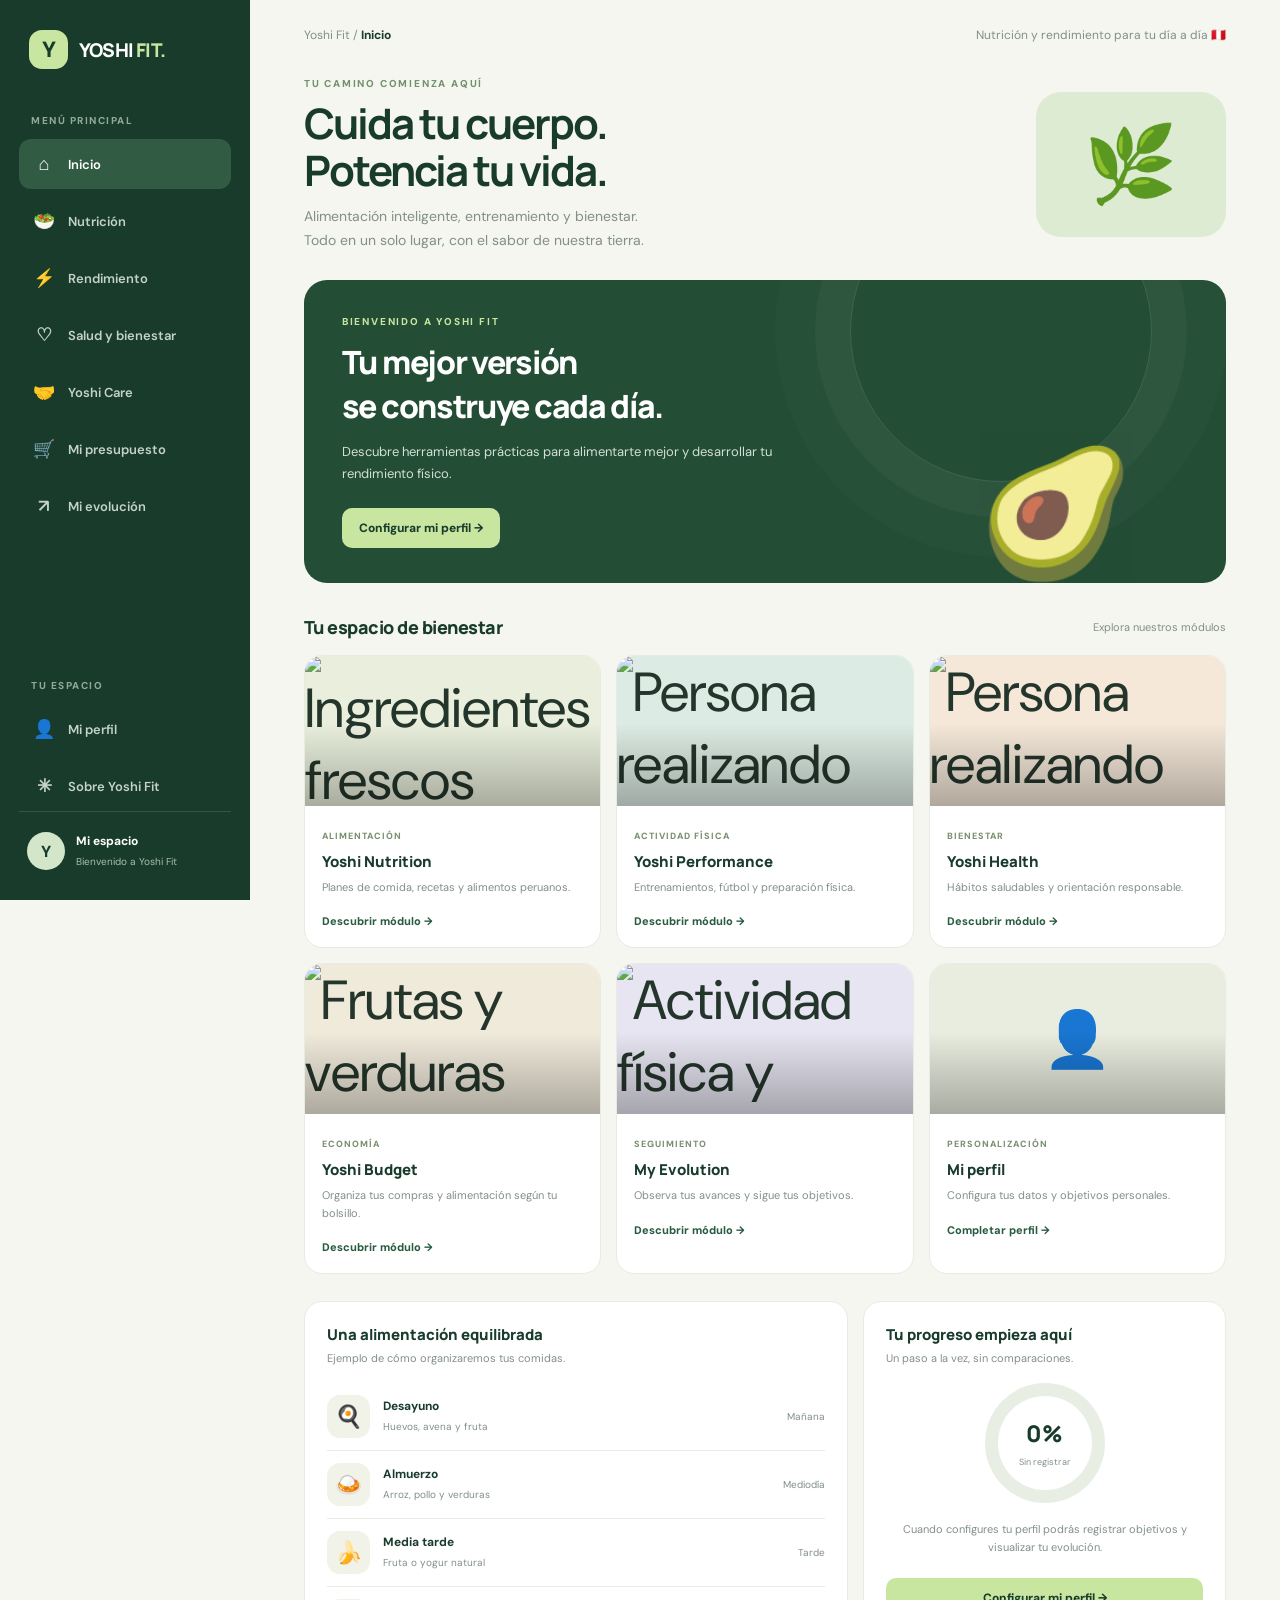
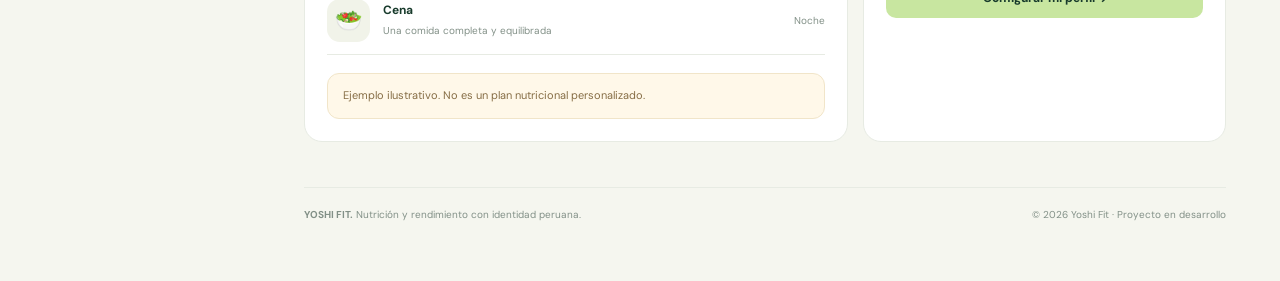
==== index.html @ 72ef8e4d "Add secure account deletion and password recovery flow" ====
<!DOCTYPE html>
<html lang="es">
<head>
<meta charset="UTF-8">
<meta name="viewport" content="width=device-width, initial-scale=1.0">
<meta name="theme-color" content="#f5f6ef">
<meta name="description" content="Yoshi Fit: nutrición, entrenamiento y bienestar con alimentos de nuestra tierra.">
<title>Yoshi Fit | Nutrición y rendimiento</title>

<link rel="preconnect" href="https://fonts.googleapis.com">
<link rel="preconnect" href="https://fonts.gstatic.com" crossorigin>
<link href="https://fonts.googleapis.com/css2?family=DM+Sans:wght@400;500;600;700;800&family=Manrope:wght@400;500;600;700;800&display=swap" rel="stylesheet">

<style>
:root {
  --bg:#f5f6ef;--white:#fff;--dark:#183b2c;--green:#285b40;
  --lime:#c8e6a0;--soft:#e9f0e4;--text:#24352b;
  --muted:#829087;--border:#e7ebe3;--orange:#e9a45b;
  --shadow:0 12px 35px rgba(28,58,39,.06);
}
*{box-sizing:border-box}
body{margin:0;background:var(--bg);color:var(--text);font-family:'DM Sans',sans-serif}
button,input,select,textarea{font:inherit}
button{cursor:pointer}
.app{min-height:100vh;display:flex}
.sidebar{
  width:250px;background:var(--dark);color:white;padding:30px 19px;
  position:fixed;inset:0 auto 0 0;display:flex;flex-direction:column;z-index:20
}
.brand{display:flex;align-items:center;gap:11px;padding:0 10px;margin-bottom:45px}
.brand-icon{width:39px;height:39px;border-radius:13px;background:var(--lime);color:var(--dark);display:grid;place-items:center;font-size:22px;font-weight:800}
.brand-name{font-family:Manrope;font-size:19px;font-weight:800;letter-spacing:-.8px}
.brand-name span{color:var(--lime)}
.menu-label{color:#91aa98;font-size:10px;font-weight:800;letter-spacing:1.5px;padding:0 12px;margin-bottom:12px}
.nav{display:grid;gap:7px}
.nav button{border:0;background:transparent;color:#c4d2c8;display:flex;align-items:center;gap:13px;padding:13px 14px;border-radius:12px;text-align:left;font-size:13px;font-weight:600;transition:.2s}
.nav button:hover,.nav button.active{background:#315c43;color:white}
.nav .ico{font-size:18px;width:22px;text-align:center}
.sidebar-bottom{margin-top:auto}
.mini-profile{border-top:1px solid #ffffff20;padding:20px 8px 0;display:flex;align-items:center;gap:11px}
.avatar{width:38px;height:38px;border-radius:50%;background:#d4e6c9;color:var(--dark);display:grid;place-items:center;font-weight:800}
.mini-profile strong{font-size:12px;display:block}
.mini-profile small{font-size:10px;color:#a9c0ae}
.main{margin-left:250px;width:calc(100% - 250px);max-width:1600px;padding:27px 4.2% 60px}
.topbar{display:flex;justify-content:space-between;align-items:center;margin-bottom:34px}
.breadcrumb{font-size:12px;color:var(--muted)}
.breadcrumb strong{color:var(--dark)}
.top-right{display:flex;align-items:center;gap:15px}
.today{font-size:12px;color:var(--muted)}
.mobile-brand{display:none}
.page{display:none;animation:fade .3s ease}
.page.active{display:block}
@keyframes fade{from{opacity:0;transform:translateY(7px)}to{opacity:1;transform:translateY(0)}}
.welcome{display:flex;justify-content:space-between;align-items:center;gap:25px;margin-bottom:27px}
.eyebrow{font-size:10px;font-weight:800;color:#72916f;letter-spacing:1.8px;text-transform:uppercase}
h1{font-family:Manrope,sans-serif;font-size:clamp(28px,3.5vw,42px);letter-spacing:-2px;line-height:1.13;color:var(--dark);margin:10px 0}
.welcome p{font-size:14px;color:var(--muted);line-height:1.7;margin:0}
.welcome-art{width:190px;height:145px;border-radius:25px;background:#dcebd2;display:grid;place-items:center;font-size:75px;flex-shrink:0;overflow:hidden}
.hero-card{position:relative;min-height:225px;border-radius:23px;overflow:hidden;background:#234d35;color:white;display:flex;align-items:center;padding:35px 38px;margin-bottom:27px}
.hero-card:after{content:"";position:absolute;width:300px;height:300px;border-radius:50%;border:1px solid #ffffff20;right:8%;top:-100px;box-shadow:0 0 0 35px #ffffff08,0 0 0 75px #ffffff05}
.hero-content{position:relative;z-index:1;max-width:480px}
.hero-card .eyebrow{color:var(--lime)}
.hero-card h2{font:800 clamp(23px,3vw,32px) Manrope;letter-spacing:-1.3px;margin:12px 0}
.hero-card p{color:#d2e1d4;font-size:13px;line-height:1.7}
.hero-button{background:var(--lime);color:var(--dark);border:0;border-radius:10px;padding:12px 17px;font-size:12px;font-weight:800;margin-top:10px}
.hero-button:hover{filter:brightness(.96);transform:translateY(-1px)}
.hero-plant{position:absolute;right:10%;bottom:-12px;font-size:125px;opacity:.95;z-index:1}
.section-head{display:flex;justify-content:space-between;align-items:center;margin:32px 0 16px}
.section-head h2{font:800 18px Manrope;color:var(--dark);margin:0;letter-spacing:-.5px}
.section-head span{font-size:11px;color:var(--muted)}
.stats{display:grid;grid-template-columns:repeat(4,1fr);gap:13px}
.stat{background:white;border:1px solid var(--border);padding:19px;border-radius:17px}
.stat-top{display:flex;justify-content:space-between;align-items:center}
.stat-icon{width:34px;height:34px;background:var(--soft);border-radius:11px;display:grid;place-items:center;font-size:17px}
.stat small{font-size:10px;color:var(--muted)}
.stat strong{display:block;font:800 23px Manrope;color:var(--dark);margin:13px 0 4px}
.stat p{font-size:10px;color:var(--muted);margin:0}
.module-grid{display:grid;grid-template-columns:repeat(3,1fr);gap:15px}
.module{background:white;border:1px solid var(--border);border-radius:18px;overflow:hidden;transition:.2s;cursor:pointer}
.module:hover{transform:translateY(-4px);box-shadow:var(--shadow)}
.module-image{height:130px;display:grid;place-items:center;font-size:55px;position:relative;overflow:hidden}
.module-image.nutrition{background:#e9efdc}
.module-image.sport{background:#dcebe3}
.module-image.health{background:#f5e8d9}
.module-image.budget{background:#f0eadb}
.module-image.progress{background:#e6e5f1}
.module-image.food{background:#e8eddf}
.module-body{padding:17px}
.module-body small{color:#79906f;font-size:9px;font-weight:800;letter-spacing:1px}
.module-body h3{font:800 15px Manrope;color:var(--dark);margin:7px 0}
.module-body p{font-size:11px;line-height:1.6;color:var(--muted);margin:0 0 13px}
.module-link{font-size:11px;font-weight:800;color:var(--green)}
.bottom-grid{display:grid;grid-template-columns:1.2fr .8fr;gap:15px;margin-top:27px}
.panel{background:white;border:1px solid var(--border);border-radius:18px;padding:22px}
.panel h3{font:800 15px Manrope;color:var(--dark);margin:0 0 6px}
.panel-sub{font-size:11px;color:var(--muted);margin:0 0 18px}
.meal-row{display:flex;align-items:center;gap:13px;padding:12px 0;border-bottom:1px solid var(--border)}
.meal-row:last-child{border:0}
.meal-emoji{width:43px;height:43px;border-radius:13px;background:#f1f3e9;display:grid;place-items:center;font-size:22px}
.meal-row strong{display:block;font-size:12px;color:var(--dark)}
.meal-row small{font-size:10px;color:var(--muted)}
.meal-time{margin-left:auto;font-size:10px;color:var(--muted)}
.goal-circle{width:120px;height:120px;border-radius:50%;margin:18px auto;background:conic-gradient(#477c52 0 0%,#e9eee5 0 100%);display:grid;place-items:center}
.goal-inner{width:94px;height:94px;background:white;border-radius:50%;display:grid;place-items:center;text-align:center}
.goal-inner strong{font:800 23px Manrope;color:var(--dark)}
.goal-inner small{font-size:9px;color:var(--muted)}
.goal-note{text-align:center;font-size:11px;color:var(--muted);line-height:1.6}
.inner-hero{padding:32px;border-radius:22px;background:#e4eddd;margin-bottom:22px}
.inner-hero h1{font-size:34px}
.inner-hero p{font-size:13px;color:#718174;line-height:1.7;max-width:600px}
.info-box{background:#fff;border:1px solid var(--border);border-radius:17px;padding:22px;margin-top:16px}
.info-box h3{font:800 16px Manrope;color:var(--dark);margin:0 0 10px}
.info-box p{font-size:12px;line-height:1.7;color:var(--muted)}
.notice{background:#fff8e9;border:1px solid #f1e5c9;color:#866d45;border-radius:12px;padding:13px 15px;font-size:11px;line-height:1.6;margin-top:18px}
.coming{display:inline-block;background:#edf2e9;color:#54764f;padding:6px 10px;border-radius:20px;font-size:10px;font-weight:800}

/* PERFIL Y AUTENTICACIÓN */
.profile-intro{display:flex;align-items:center;gap:16px}
.profile-symbol{width:60px;height:60px;flex-shrink:0;display:grid;place-items:center;background:#d3e6c9;border-radius:18px;font-size:29px}
.profile-form{display:grid;grid-template-columns:repeat(2,minmax(0,1fr));gap:17px;margin-top:20px}
.form-field{display:flex;flex-direction:column;gap:7px}
.form-field.full{grid-column:1/-1}
.form-field label{font-size:11px;font-weight:800;color:var(--dark)}
.form-field input,.form-field select,.form-field textarea{width:100%;border:1px solid var(--border);background:#fbfcf9;color:var(--text);border-radius:10px;padding:12px 13px;font-size:12px;outline:none;transition:.2s}
.form-field input:focus,.form-field select:focus,.form-field textarea:focus{border-color:#80a77c;box-shadow:0 0 0 3px #80a77c20}
.form-field textarea{resize:vertical;min-height:80px}
.form-hint{font-size:10px;color:var(--muted);line-height:1.5}
.profile-actions{grid-column:1/-1;display:flex;align-items:center;gap:12px;flex-wrap:wrap}
.save-button{border:0;border-radius:11px;background:var(--dark);color:white;padding:13px 20px;font-size:12px;font-weight:800}
.save-button:hover{background:var(--green)}
.clear-button{border:1px solid var(--border);background:white;color:#8b6558;border-radius:11px;padding:12px 16px;font-size:11px;font-weight:700}
.profile-message{display:none;padding:13px 15px;border-radius:11px;margin-top:16px;font-size:12px;line-height:1.5}
.profile-message.success{display:block;background:#e9f3e6;color:#315c43}
.profile-message.error{display:block;background:#fff0ec;color:#9a493d}
.profile-summary{display:none;background:white;border:1px solid var(--border);border-radius:17px;padding:22px;margin-top:18px}
.profile-summary h3{font:800 16px Manrope;color:var(--dark);margin:0 0 5px}
.summary-sub{font-size:11px;color:var(--muted);margin-bottom:17px}
.summary-grid{display:grid;grid-template-columns:repeat(3,1fr);gap:10px}
.summary-item{background:#f7f9f4;border:1px solid var(--border);border-radius:12px;padding:13px;min-width:0}
.summary-item small{display:block;font-size:9px;color:var(--muted);margin-bottom:7px;font-weight:700}
.summary-item strong{display:block;font-size:12px;color:var(--dark);overflow-wrap:anywhere}
.summary-preferences{margin-top:13px;padding:13px;border-radius:12px;background:#f7f9f4;font-size:11px;line-height:1.6;color:var(--text)}
.summary-preferences strong{color:var(--dark)}
.profile-summary .hero-button{margin-top:16px}

/* ACCESO SUPABASE */
.auth-card{background:#f7f9f4;border:1px solid var(--border);border-radius:14px;padding:18px;margin:18px 0}
.auth-card h3{margin:0 0 7px;color:var(--dark);font:800 15px Manrope}
.auth-card p{margin:0 0 14px}
.auth-grid{display:grid;grid-template-columns:1fr 1fr;gap:12px}
.auth-actions{display:flex;gap:9px;flex-wrap:wrap;margin-top:13px}
.auth-button{border:0;border-radius:10px;padding:11px 15px;font-size:11px;font-weight:800;background:var(--dark);color:white}
.auth-button.secondary{background:#e4eddd;color:var(--dark)}
.auth-button.danger{background:#fff0ec;color:#9a493d}
.auth-button:disabled{opacity:.5;cursor:not-allowed}
.auth-status{font-size:11px;color:var(--muted);margin-top:12px;line-height:1.6}
.auth-status.logged{color:#315c43;font-weight:700}
.auth-status.error{color:#9a493d}
.auth-user{font-size:11px;color:var(--dark);font-weight:700;margin-top:10px;overflow-wrap:anywhere}
footer{border-top:1px solid var(--border);margin-top:45px;padding-top:20px;font-size:10px;color:var(--muted);display:flex;justify-content:space-between;gap:10px}
.mobile-nav{display:none}
@media(max-width:1050px){
  .stats{grid-template-columns:repeat(2,1fr)}
  .module-grid{grid-template-columns:repeat(2,1fr)}
  .summary-grid{grid-template-columns:repeat(2,1fr)}
}
@media(max-width:720px){
  .sidebar{display:none}
  .main{margin:0;width:100%;padding:20px 17px 100px}
  .topbar{margin-bottom:25px}
  .mobile-brand{display:flex;align-items:center;gap:8px;font-weight:800;color:var(--dark)}
  .mobile-brand span{color:#6c9361}
  .today{display:none}
  .welcome-art{display:none}
  .welcome{margin-bottom:22px}
  .hero-card{padding:25px 23px;min-height:220px}
  .hero-plant{right:2%;font-size:90px;opacity:.45}
  .hero-content{max-width:90%}
  .stats{gap:9px}
  .stat{padding:14px}
  .stat strong{font-size:20px}
  .module-grid{grid-template-columns:1fr 1fr;gap:10px}
  .module-image{height:100px}
  .module-body{padding:13px}
  .module-body h3{font-size:13px}
  .module-body p{font-size:10px}
  .bottom-grid{grid-template-columns:1fr}
  .section-head{margin-top:26px}
  .inner-hero{padding:23px}
  .inner-hero h1{font-size:29px}
  .mobile-nav{display:flex;position:fixed;bottom:0;left:0;right:0;background:#fff;border-top:1px solid var(--border);padding:9px 4px calc(9px + env(safe-area-inset-bottom));justify-content:space-around;z-index:30}
  .mobile-nav button{border:0;background:none;color:#87938a;display:flex;flex-direction:column;align-items:center;gap:4px;font-size:9px;font-weight:700;padding:4px}
  .mobile-nav button span{font-size:19px}
  .mobile-nav button.active{color:var(--green)}
  footer{flex-direction:column}
  .profile-form{grid-template-columns:1fr}
  .form-field.full,.profile-actions{grid-column:auto}
  .summary-grid{grid-template-columns:1fr 1fr}
  .auth-grid{grid-template-columns:1fr}
}
@media(max-width:380px){
  .module-grid{grid-template-columns:1fr}
  .summary-grid{grid-template-columns:1fr}
}

/* YOSHI NUTRITION */
.nutrition-stats{display:grid;grid-template-columns:repeat(3,1fr);gap:16px;margin:18px 0 28px}.nutrition-stat{background:#fff;border:1px solid var(--line,#e5e9e5);border-radius:18px;padding:20px;display:flex;flex-direction:column;gap:8px}.nutrition-stat small{font-size:10px;font-weight:800;letter-spacing:1px;color:#66806f}.nutrition-stat strong{font-size:28px;color:#244b37}.nutrition-stat span{font-size:11px;color:#77847b}.nutrition-columns{display:grid;grid-template-columns:1fr 1fr;gap:18px;margin-bottom:28px}.nutrition-list{display:grid;gap:10px}.nutrition-tip{padding:11px 13px;background:#f3f7f2;border-radius:12px;font-size:13px}.plate-guide{display:grid;grid-template-columns:repeat(3,1fr);gap:8px}.plate-guide div{background:#f3f7f2;border-radius:13px;padding:14px 10px;display:flex;flex-direction:column;gap:5px}.plate-guide b{font-size:24px;color:#668d65}.plate-guide strong{font-size:13px}.plate-guide small{font-size:11px;color:#718076}.meal-plan,.recipe-grid{display:grid;grid-template-columns:repeat(2,1fr);gap:14px;margin:15px 0 28px}.meal-card,.recipe-card{background:#fff;border:1px solid var(--line,#e5e9e5);border-radius:16px;padding:17px}.meal-card .meal-icon{font-size:25px}.meal-card h3,.recipe-card h3{margin:8px 0 5px}.meal-card p,.recipe-card p{font-size:13px;color:#6d796f;line-height:1.55}.meal-card small,.recipe-card small{font-size:10px;font-weight:800;letter-spacing:.8px;color:#6b8a6d}.recipe-card ul{padding-left:18px;font-size:12px;color:#536257;line-height:1.7}
@media(max-width:700px){.nutrition-stats,.nutrition-columns,.meal-plan,.recipe-grid{grid-template-columns:1fr}.plate-guide{grid-template-columns:1fr 1fr 1fr}.nutrition-stat strong{font-size:25px}}

/* YOSHI PERFORMANCE */
.workout-grid{display:grid;grid-template-columns:repeat(2,1fr);gap:14px;margin:15px 0 28px}.workout-card{background:#fff;border:1px solid var(--line,#e5e9e5);border-radius:16px;padding:18px}.workout-card small{font-size:10px;font-weight:800;letter-spacing:1px;color:#66806f}.workout-card h3{margin:8px 0}.workout-card p{font-size:13px;color:#6d796f;line-height:1.55}.workout-card strong{display:block;font-size:12px;color:#315a40;margin-top:10px}@media(max-width:700px){.workout-grid{grid-template-columns:1fr}}

.budget-controls{display:grid;grid-template-columns:repeat(2,minmax(0,1fr));gap:14px;max-width:520px}.shopping-quote{grid-template-columns:repeat(2,minmax(0,1fr))}.quote-item{background:#fff;border:1px solid var(--line,#e5e9e5);border-radius:14px;padding:15px;display:grid;gap:11px}.quote-check{display:flex;align-items:center;gap:9px;font-size:14px}.quote-check input{accent-color:#477b56;width:18px;height:18px}.quote-meta{display:flex;justify-content:space-between;gap:10px;font-size:12px;color:#69766c}.quote-meta b{color:#315a40}.quote-price{display:grid;grid-template-columns:1fr 110px;align-items:center;gap:10px;font-size:12px;color:#69766c}.quote-price input{width:100%;padding:9px;border:1px solid #dce4dc;border-radius:9px}.budget-total{background:#244b37;color:#fff;border-radius:16px;padding:20px;margin:8px 0 25px}.budget-total small{font-size:10px;letter-spacing:1px;opacity:.8}.budget-total strong{display:block;font-size:32px;margin:5px 0}.budget-total p{font-size:12px;margin:4px 0;opacity:.9}.budget-total .quote-budget{font-weight:700}.budget-total .over{color:#ffd1c9}.budget-total .within{color:#c8f1d0}@media(max-width:700px){.budget-controls,.shopping-quote{grid-template-columns:1fr}.quote-price{grid-template-columns:1fr 110px}}
/* HÁBITOS, PRESUPUESTO Y EVOLUCIÓN */
.habit-grid{display:grid;grid-template-columns:repeat(2,1fr);gap:12px;margin:16px 0 24px}.habit-item{display:flex;align-items:center;gap:12px;padding:16px;background:#fff;border:1px solid var(--line,#e5e9e5);border-radius:14px}.habit-item input{width:19px;height:19px;accent-color:#477b56}.habit-item span{font-size:13px;font-weight:600}.budget-summary{background:#fff;border:1px solid var(--line,#e5e9e5);border-radius:16px;padding:20px;margin:18px 0}.budget-summary strong{font-size:30px;color:#315a40}.budget-breakdown{display:grid;gap:12px}.budget-line{display:grid;grid-template-columns:1fr auto;gap:8px;font-size:13px}.budget-line div{height:8px;background:#edf1eb;border-radius:10px;grid-column:1/-1;overflow:hidden}.budget-line i{display:block;height:100%;background:#739777;border-radius:10px}.shopping-list{display:grid;grid-template-columns:repeat(2,1fr);gap:9px;margin:15px 0 28px}.shopping-item{background:#fff;border:1px solid var(--line,#e5e9e5);border-radius:12px;padding:12px;font-size:13px;display:flex;align-items:center;gap:9px}.shopping-item input{accent-color:#477b56}.progress-form{display:grid;grid-template-columns:repeat(2,1fr);gap:14px}.progress-history{display:grid;gap:10px;margin:15px 0 25px}.progress-entry{display:grid;grid-template-columns:1fr auto;gap:5px;padding:15px;background:#fff;border:1px solid var(--line,#e5e9e5);border-radius:13px}.progress-entry small{color:#718076}.progress-entry p{grid-column:1/-1;font-size:13px;color:#66746a;margin:3px 0 0}@media(max-width:700px){.habit-grid,.shopping-list,.progress-form{grid-template-columns:1fr}}
.timer-display{margin:18px auto;max-width:520px;text-align:center;background:#f2f6ef;border:1px solid var(--border);border-radius:20px;padding:24px 16px}.timer-phase{font-size:.76rem;font-weight:800;letter-spacing:1.5px;color:var(--green)}.timer-clock{font-size:clamp(3.4rem,12vw,5.2rem);font-weight:800;letter-spacing:-3px;color:var(--dark);font-variant-numeric:tabular-nums;line-height:1.2;margin:8px 0}.timer-exercise{font-size:1.15rem;font-weight:700}.timer-progress{height:9px;background:#dce5d9;border-radius:20px;overflow:hidden;margin:18px 0 10px}.timer-progress div{height:100%;width:0;background:var(--green);transition:width .25s linear}.timer-controls{display:flex;gap:10px;justify-content:center;flex-wrap:wrap}.timer-secondary{border:1px solid var(--border);background:white;color:var(--dark);border-radius:12px;padding:12px 18px;font-weight:700}.timer-secondary:disabled{opacity:.45;cursor:not-allowed}.timer-hint{text-align:center;color:var(--muted);font-size:.88rem;margin:14px 0 0}@media(max-width:520px){.timer-controls button{flex:1;min-width:110px}}.workout-day-tabs{display:flex;gap:8px;overflow-x:auto;padding:5px 0 14px}.workout-day-tabs button{flex:0 0 auto;border:1px solid var(--border);background:#fff;color:var(--text);border-radius:12px;padding:9px 13px;font-weight:700}.workout-day-tabs button.active{background:var(--dark);color:#fff;border-color:var(--dark)}.daily-exercise-grid{display:grid;grid-template-columns:repeat(auto-fit,minmax(180px,1fr));gap:12px}.daily-exercise{border:1px solid var(--border);border-radius:16px;padding:12px;background:#fff}.exercise-art{height:112px;border-radius:12px;background:linear-gradient(135deg,#eaf2e7,#f7f3e8);display:grid;place-items:center;font-size:54px;margin-bottom:10px}.daily-exercise h4{margin:5px 0;font-size:1rem}.daily-exercise p{font-size:.84rem;color:var(--muted);margin:5px 0}.daily-exercise small{color:var(--green);font-weight:800}.module-image{height:150px!important;overflow:hidden;background-size:cover!important;background-position:center!important;position:relative}.module-image img{width:100%;height:100%;object-fit:cover;display:block}.module-image:after{content:"";position:absolute;inset:45% 0 0;background:linear-gradient(transparent,rgba(0,0,0,.28));pointer-events:none}.daily-exercise{overflow:hidden;padding:0 0 12px}.daily-exercise .exercise-art{height:170px;margin:0 0 10px;border-radius:12px 12px 0 0;background:#eef1eb;overflow:hidden}.exercise-art{height:170px;min-height:170px;max-height:170px;overflow:hidden;position:relative}.exercise-art img{width:100%;height:100%;max-width:100%;object-fit:contain;object-position:center;display:block;background:#eef1eb}.exercise-art.no-photo{display:grid;place-items:center;background:linear-gradient(135deg,#eaf2e7,#f7f3e8)}.exercise-fallback{font-size:58px;line-height:1}.daily-exercise{min-width:0}.daily-exercise h4,.daily-exercise p{overflow-wrap:anywhere}.daily-exercise>small,.daily-exercise>h4,.daily-exercise>p{margin-left:12px;margin-right:12px}.inner-hero{background-image:linear-gradient(90deg,rgba(17,43,31,.82),rgba(17,43,31,.28)),url('https://peru-travel.net/wp-content/uploads/2024/11/popular-peruvian-ingredients.jpg')!important;background-size:cover!important;background-position:center!important;color:white!important}.inner-hero p,.inner-hero h1,.inner-hero .eyebrow{color:white!important}</style>
</head>

<body>
<div class="app">

<aside class="sidebar">
  <div class="brand">
    <div class="brand-icon">Y</div>
    <div class="brand-name">YOSHI <span>FIT.</span></div>
  </div>
  <div class="menu-label">MENÚ PRINCIPAL</div>
  <nav class="nav">
    <button class="active" data-page="home"><span class="ico">⌂</span> Inicio</button>
    <button data-page="nutrition"><span class="ico">🥗</span> Nutrición</button>
    <button data-page="performance"><span class="ico">⚡</span> Rendimiento</button>
    <button data-page="health"><span class="ico">♡</span> Salud y bienestar</button>
    <button data-page="care"><span class="ico">🤝</span> Yoshi Care</button>
    <button data-page="budget"><span class="ico">🛒</span> Mi presupuesto</button>
    <button data-page="progress"><span class="ico">↗</span> Mi evolución</button>
  </nav>
  <div class="sidebar-bottom">
    <div class="menu-label">TU ESPACIO</div>
    <nav class="nav">
      <button data-page="profile"><span class="ico">👤</span> Mi perfil</button>
      <button data-page="about"><span class="ico">✳</span> Sobre Yoshi Fit</button>
    </nav>
    <div class="mini-profile">
      <div class="avatar" id="sidebarAvatar">Y</div>
      <div>
        <strong id="sidebarName">Mi espacio</strong>
        <small id="sidebarSubtitle">Bienvenido a Yoshi Fit</small>
      </div>
    </div>
  </div>
</aside>

<main class="main">
  <div class="topbar">
    <div class="mobile-brand"><span>Y</span> YOSHI FIT.</div>
    <div class="breadcrumb">Yoshi Fit / <strong id="crumb">Inicio</strong></div>
    <div class="top-right"><span class="today">Nutrición y rendimiento para tu día a día 🇵🇪</span></div>
  </div>

  <section class="page active" id="home">
    <div class="welcome">
      <div>
        <div class="eyebrow">TU CAMINO COMIENZA AQUÍ</div>
        <h1>Cuida tu cuerpo.<br>Potencia tu vida.</h1>
        <p>Alimentación inteligente, entrenamiento y bienestar.<br>Todo en un solo lugar, con el sabor de nuestra tierra.</p>
      </div>
      <div class="welcome-art">🌿</div>
    </div>
    <div class="hero-card">
      <div class="hero-content">
        <div class="eyebrow">BIENVENIDO A YOSHI FIT</div>
        <h2>Tu mejor versión<br>se construye cada día.</h2>
        <p>Descubre herramientas prácticas para alimentarte mejor y desarrollar tu rendimiento físico.</p>
        <button class="hero-button" onclick="navigate('profile')">Configurar mi perfil →</button>
      </div>
      <div class="hero-plant">🥑</div>
    </div>
    <div class="section-head"><h2>Tu espacio de bienestar</h2><span>Explora nuestros módulos</span></div>
    <div class="module-grid">
      <article class="module" onclick="navigate('nutrition')"><div class="module-image nutrition"><img loading="lazy" src="https://peru-travel.net/wp-content/uploads/2024/11/popular-peruvian-ingredients.jpg" alt="Ingredientes frescos peruanos"></div><div class="module-body"><small>ALIMENTACIÓN</small><h3>Yoshi Nutrition</h3><p>Planes de comida, recetas y alimentos peruanos.</p><span class="module-link">Descubrir módulo →</span></div></article>
      <article class="module" onclick="navigate('performance')"><div class="module-image sport"><img loading="lazy" src="https://raw.githubusercontent.com/yuhonas/free-exercise-db/main/exercises/Bodyweight_Squat/0.jpg" alt="Persona realizando ejercicio de fuerza"></div><div class="module-body"><small>ACTIVIDAD FÍSICA</small><h3>Yoshi Performance</h3><p>Entrenamientos, fútbol y preparación física.</p><span class="module-link">Descubrir módulo →</span></div></article>
      <article class="module" onclick="navigate('health')"><div class="module-image health"><img loading="lazy" src="https://images.surferseo.art/b7f4fbc1-b3cf-4591-a3b2-e7d202cbeb26.png" alt="Persona realizando movilidad en casa"></div><div class="module-body"><small>BIENESTAR</small><h3>Yoshi Health</h3><p>Hábitos saludables y orientación responsable.</p><span class="module-link">Descubrir módulo →</span></div></article>
      <article class="module" onclick="navigate('budget')"><div class="module-image budget"><img loading="lazy" src="https://u.realgeeks.media/mkrealtyny/pexels-daria-shevtsova-1508666.jpg" alt="Frutas y verduras frescas en un mercado"></div><div class="module-body"><small>ECONOMÍA</small><h3>Yoshi Budget</h3><p>Organiza tus compras y alimentación según tu bolsillo.</p><span class="module-link">Descubrir módulo →</span></div></article>
      <article class="module" onclick="navigate('progress')"><div class="module-image progress"><img loading="lazy" src="https://images.surferseo.art/b7f4fbc1-b3cf-4591-a3b2-e7d202cbeb26.png" alt="Actividad física y movimiento"></div><div class="module-body"><small>SEGUIMIENTO</small><h3>My Evolution</h3><p>Observa tus avances y sigue tus objetivos.</p><span class="module-link">Descubrir módulo →</span></div></article>
      <article class="module" onclick="navigate('profile')"><div class="module-image food">👤</div><div class="module-body"><small>PERSONALIZACIÓN</small><h3>Mi perfil</h3><p>Configura tus datos y objetivos personales.</p><span class="module-link">Completar perfil →</span></div></article>
    </div>
    <div class="bottom-grid">
      <div class="panel">
        <h3>Una alimentación equilibrada</h3>
        <p class="panel-sub">Ejemplo de cómo organizaremos tus comidas.</p>
        <div class="meal-row"><div class="meal-emoji">🍳</div><div><strong>Desayuno</strong><small>Huevos, avena y fruta</small></div><span class="meal-time">Mañana</span></div>
        <div class="meal-row"><div class="meal-emoji">🍛</div><div><strong>Almuerzo</strong><small>Arroz, pollo y verduras</small></div><span class="meal-time">Mediodía</span></div>
        <div class="meal-row"><div class="meal-emoji">🍌</div><div><strong>Media tarde</strong><small>Fruta o yogur natural</small></div><span class="meal-time">Tarde</span></div>
        <div class="meal-row"><div class="meal-emoji">🥗</div><div><strong>Cena</strong><small>Una comida completa y equilibrada</small></div><span class="meal-time">Noche</span></div>
        <div class="notice">Ejemplo ilustrativo. No es un plan nutricional personalizado.</div>
      </div>
      <div class="panel">
        <h3>Tu progreso empieza aquí</h3>
        <p class="panel-sub">Un paso a la vez, sin comparaciones.</p>
        <div class="goal-circle"><div class="goal-inner"><div><strong>0%</strong><br><small>Sin registrar</small></div></div></div>
        <p class="goal-note">Cuando configures tu perfil podrás registrar objetivos y visualizar tu evolución.</p>
        <button class="hero-button" style="width:100%" onclick="navigate('profile')">Configurar mi perfil →</button>
      </div>
    </div>
  </section>

  <section class="page" id="nutrition">
    <div class="inner-hero"><div class="eyebrow">YOSHI NUTRITION · PLAN PERSONAL</div><h1>Come según tus objetivos. 🥑</h1><p>Una guía práctica que toma en cuenta tu edad, peso, estatura, actividad, objetivo, ubicación y presupuesto. No hay un menú único para todos.</p></div>
    <div id="nutritionProfileNotice" class="notice">Cargando tu perfil...</div>
    <div id="nutritionDashboard" hidden>
      <div class="section-head"><h2 id="nutritionGreeting">Tu orientación nutricional</h2><span id="nutritionGoalLabel"></span></div>
      <div class="nutrition-stats">
        <article class="nutrition-stat"><small>ENERGÍA DIARIA ESTIMADA</small><strong id="nutritionCalories">Por calcular</strong><span>kcal/día · orientación, no prescripción</span></article>
        <article class="nutrition-stat"><small>PROTEÍNA ORIENTATIVA</small><strong id="nutritionProtein">Por calcular</strong><span>gramos al día, según objetivo</span></article>
        <article class="nutrition-stat"><small>IMC ORIENTATIVO</small><strong id="nutritionBmi">Por calcular</strong><span>No diagnostica ni describe por sí solo la salud</span></article>
      </div>
      <div class="nutrition-columns">
        <div class="panel"><h3>Tu enfoque</h3><p id="nutritionFocus" class="panel-sub"></p><div id="nutritionTips" class="nutrition-list"></div></div>
        <div class="panel"><h3>Tu plato equilibrado</h3><p class="panel-sub">Una guía visual flexible para almuerzo y cena.</p><div class="plate-guide"><div><b>½</b><strong>Verduras</strong><small>Variadas y de temporada</small></div><div><b>¼</b><strong>Proteína</strong><small>Huevo, pollo, pescado o menestras</small></div><div><b>¼</b><strong>Energía</strong><small>Arroz, papa, camote o choclo</small></div></div></div><div class="panel"><h3>Porciones orientativas para tu objetivo</h3><p class="panel-sub" id="nutritionPortionGuide">Guía flexible para armar tus comidas principales.</p><div id="nutritionPortionDetails" class="nutrition-list"></div></div>
      </div>
      <div class="section-head"><h2>Tu menú semanal</h2><span id="nutritionLocation"></span></div>
      <p class="panel-sub" id="nutritionMenuNote">El menú se adapta al objetivo registrado en tu perfil.</p><div class="meal-plan" id="nutritionMeals"></div>
      <div class="section-head"><h2>Recetas económicas</h2><span>Ingredientes cotidianos</span></div>
      <div class="recipe-grid" id="nutritionRecipes"></div>
      <div class="notice">Las calorías y porciones son aproximaciones educativas. No son indicaciones clínicas. Si eres menor de 18 años, estás embarazada o lactando, tienes una enfermedad, tomas medicación o antecedentes de trastornos alimentarios, consulta con un profesional antes de seguir objetivos de peso o calorías.</div>
    </div>
    <div id="nutritionIncomplete" class="panel" hidden><h3>Completa tu perfil para personalizar tu guía</h3><p class="panel-sub">Necesitamos edad, peso, estatura, objetivo y actividad para adaptar esta sección. El sexo es opcional, pero sin ese dato no calcularemos el gasto energético estimado.</p><button class="hero-button" onclick="navigate('profile')">Completar mi perfil →</button></div>
  </section>

  <section class="page" id="performance">
    <div class="inner-hero" style="background:#e0ede5"><div class="eyebrow">YOSHI PERFORMANCE · PLAN PERSONAL</div><h1>Entrena con propósito. ⚽</h1><p>Una propuesta inicial ajustada a tu actividad diaria, objetivo y deporte. Empieza de forma progresiva y adapta la carga a cómo te sientes.</p></div>
    <div id="performanceIncomplete" class="panel" hidden><h3>Configura tu perfil primero</h3><p class="panel-sub">Completa tu objetivo y actividad diaria para recibir una propuesta inicial.</p><button class="hero-button" onclick="navigate('profile')">Completar perfil →</button></div>
    <div id="performanceDashboard" hidden>
      <div class="section-head"><h2 id="performanceGreeting">Tu punto de partida</h2><span id="performanceSport"></span></div>
      <div class="panel"><h3 id="performanceFocusTitle">Tu enfoque de entrenamiento</h3><p id="performanceFocus" class="panel-sub"></p><div id="performanceCautions" class="nutrition-list"></div></div>
      <div class="section-head"><h2>Semana de inicio</h2><span>Propuesta adaptable</span></div>
      <div class="workout-grid" id="performanceWeek"></div><div class="panel"><h3>Cómo ejecutar cada sesión</h3><p class="panel-sub">Series, repeticiones y pausas según tu punto de partida.</p><div id="performanceDetails" class="nutrition-list"></div></div><div class="panel" id="dailyWorkoutPanel"><div class="section-head"><h2>Tu entrenamiento de hoy 📅</h2><span id="dailyWorkoutTag">Plan personalizado</span></div><p class="panel-sub" id="dailyWorkoutIntro">Una sesión elegida según tu perfil.</p><div class="workout-day-tabs" id="workoutDayTabs"></div><div id="dailyWorkoutExercises" class="daily-exercise-grid"></div></div><div class="panel" id="guidedWorkoutPanel"><div class="section-head"><h2>Entrenamiento guiado ⏱️</h2><span id="timerPlanLabel">Intervalos adaptados a tu perfil</span></div><p class="panel-sub">Inicia la sesión y sigue los intervalos. El descanso y el siguiente ejercicio empiezan automáticamente.</p><div class="timer-display" aria-live="polite"><div class="timer-phase" id="timerPhase">LISTO PARA EMPEZAR</div><div class="timer-clock" id="timerClock">00:30</div><div class="timer-exercise" id="timerExercise">Sentadilla controlada</div><div class="timer-progress"><div id="timerProgressBar"></div></div><p id="timerCounter" class="panel-sub">Ejercicio 1 de 5 · Ronda 1 de 2</p></div><div class="timer-controls"><button class="hero-button" id="timerStartBtn" onclick="startGuidedWorkout()">▶ Empezar</button><button class="timer-secondary" id="timerPauseBtn" onclick="pauseGuidedWorkout()" disabled>Ⅱ Pausar</button><button class="timer-secondary" onclick="resetGuidedWorkout()">↺ Reiniciar</button></div><p class="timer-hint" id="timerHint">Haz cada movimiento con control. Puedes detenerte cuando lo necesites.</p></div><div class="panel"><h3>Progresión de 4 semanas</h3><div id="performanceProgression" class="nutrition-list"></div></div>
      <div class="notice">Antes de entrenar, realiza 5 a 10 minutos de calentamiento. Detente si aparece dolor agudo, mareo, falta de aire inusual o dolor en el pecho. Si tienes una lesión, enfermedad o llevas mucho tiempo sin actividad, consulta con un profesional antes de iniciar.</div>
    </div>
  </section>

  <section class="page" id="health">
    <div class="inner-hero" style="background:#f3eadd"><div class="eyebrow">YOSHI HEALTH · HÁBITOS</div><h1>Cuida tu bienestar. 🌿</h1><p>Pequeñas acciones que puedes adaptar a tu día. Marca tus hábitos y construye constancia sin perseguir la perfección.</p></div>
    <div class="section-head"><h2 id="healthGreeting">Tus hábitos diarios</h2><span>Se guarda en este dispositivo</span></div>
    <div class="habit-grid" id="healthHabits"></div>
    <div class="panel"><h3>Orientación para tu rutina</h3><p id="healthPersonalTip" class="panel-sub"></p><div class="nutrition-list"><div class="nutrition-tip">💧 Bebe agua regularmente y aumenta la atención al calor y al ejercicio.</div><div class="nutrition-tip">😴 Mantén horarios de sueño lo más regulares posible.</div><div class="nutrition-tip">🚶 Interrumpe periodos largos sentado con pausas de movimiento.</div><div class="nutrition-tip">🥗 Prioriza alimentos variados y comidas suficientes, evitando restricciones extremas.</div></div></div>
    <div class="notice">Este módulo es educativo y no diagnostica ni trata enfermedades. Las necesidades de agua, sueño y actividad varían entre personas. Si tienes síntomas persistentes o una condición médica, consulta a un profesional.</div>
  </section>

  <section class="page" id="care">
    <div class="inner-hero" style="background:#e9efe5">
      <div class="eyebrow">YOSHI CARE · ACOMPAÑAMIENTO</div>
      <h1>Alimentación y cuidado con atención. 🌿</h1>
      <p>Orientación cotidiana para personas mayores y personas que viven con alguna condición de salud. Sin dietas milagro ni remedios que prometen curar.</p>
    </div>
    <div class="panel">
      <h3>¿Para quién buscamos orientación?</h3>
      <p class="panel-sub">Elige un tema para ver recomendaciones generales. No necesitas compartir un diagnóstico ni datos personales.</p>
      <div class="form-field">
        <label for="careFocus">Tema de interés</label>
        <select id="careFocus" onchange="saveCareFocus()">
          <option value="older">Persona adulta mayor</option>
          <option value="diabetes">Diabetes</option>
          <option value="pressure">Presión alta</option>
          <option value="cholesterol">Colesterol elevado</option>
          <option value="renal">Enfermedad renal</option>
          <option value="digestive">Cuidado digestivo y recuperación</option>
          <option value="unsure">No estoy seguro / orientación general</option>
        </select>
      </div>
    </div>
    <div class="panel" id="careGuidance" aria-live="polite"></div>
    <div class="section-head"><h2 id="careIdeasTitle">Ideas caseras según tu selección</h2><span>Preparaciones adaptables</span></div>
    <p class="panel-sub" id="careIdeasIntro">Estas ideas cambian cuando eliges otro tema. Si hay más de una condición, consulta cómo combinarlas con tu equipo de salud.</p>
    <div class="nutrition-list" id="careRecipes" aria-live="polite"></div>
    <div class="notice"><strong>Importante:</strong> estas son ideas generales, no recetas terapéuticas ni adecuadas automáticamente para todas las enfermedades. En enfermedad renal, dificultad para tragar, diabetes tratada con insulina u otros medicamentos, embarazo, pérdida involuntaria de peso o varias enfermedades a la vez, un profesional debe adaptar alimentos, porciones y horarios. No suspendas ni cambies medicamentos por consejos de esta web.</div>
    <div class="notice">La ayuda casera segura significa facilitar la preparación, mantener higiene de alimentos, acompañar las comidas y respetar las indicaciones clínicas. No recomendamos infusiones, suplementos ni preparados como tratamiento.</div>
  </section>

  <section class="page" id="budget">
    <div class="inner-hero" style="background:#eeeadd"><div class="eyebrow">YOSHI BUDGET · COMPRAS INTELIGENTES</div><h1>Del menú a tu mercado. 🛒</h1><p>Calcula cantidades semanales según cuántas personas comerán y arma una cotización con los precios que encuentres en tu mercado.</p></div>
    <div class="budget-summary" id="budgetSummary"></div>
    <div class="panel"><h3>¿Para cuántas personas organizamos?</h3><p class="panel-sub">La lista se ajusta automáticamente. Puedes cambiarlo cuando quieras.</p><div class="budget-controls"><div class="form-field"><label for="shoppingPeople">Personas</label><input id="shoppingPeople" type="number" min="1" max="12" step="1" value="1" oninput="updateShoppingPlan()"></div><div class="form-field"><label for="shoppingDays">Días de compra</label><select id="shoppingDays" onchange="updateShoppingPlan()"><option value="3">3 días</option><option value="5">5 días</option><option value="7" selected>7 días</option></select></div></div><p class="panel-sub" id="shoppingScaleHint">Las cantidades se ajustan según personas y días. La base corresponde a una semana de menú orientativo.</p><p class="panel-sub">Canasta estimada para preparar el menú semanal propuesto: avena, fruta, huevo, pollo o menestras, arroz o tubérculos y verduras. Yogur es opcional. Ajusta según el menú real y lo que ya tengas.</p><button class="btn btn-secondary" type="button" onclick="resetShoppingQuantities()">Restablecer cantidades sugeridas</button></div>
    <div class="section-head"><h2>Tu lista y cotización</h2><span>Precios editables en soles</span></div>
    <div id="budgetShoppingList" class="shopping-list shopping-quote"></div>
    <div class="budget-total" id="shoppingQuoteTotal"></div>
    <div class="notice">Los precios no son cotizaciones en vivo. Ingresa el precio que encuentres y Yoshi Fit calculará el subtotal y total estimado. Las cantidades son una base editable, no una prescripción nutricional. Si ya tienes un alimento, desmárcalo para excluirlo de la compra.</div>
  </section>

  <section class="page" id="progress">
    <div class="inner-hero" style="background:#e9e7f1"><div class="eyebrow">MY EVOLUTION · SEGUIMIENTO</div><h1>Tu avance, paso a paso. 📈</h1><p>Registra tu evolución sin obsesionarte con la balanza. La constancia también se mide en hábitos y energía.</p></div>
    <div class="panel"><h3>Registrar un nuevo seguimiento</h3><form id="progressForm" class="progress-form"><div class="form-field"><label for="progressDate">Fecha</label><input id="progressDate" type="date" required></div><div class="form-field"><label for="progressWeight">Peso (kg), opcional</label><input id="progressWeight" type="number" min="1" max="500" step="0.1" placeholder="Ej. 70"></div><div class="form-field"><label for="progressActivity">Actividad realizada</label><select id="progressActivity"><option value="Descanso">Descanso</option><option value="Caminata">Caminata</option><option value="Fuerza">Fuerza</option><option value="Fútbol/deporte">Fútbol/deporte</option><option value="Movilidad">Movilidad</option><option value="Otra actividad">Otra actividad</option></select></div><div class="form-field"><label for="progressNote">Nota breve, opcional</label><input id="progressNote" type="text" maxlength="140" placeholder="¿Cómo te sentiste?"></div><div class="profile-actions"><button class="save-button" type="submit">Guardar seguimiento ✓</button></div></form><div id="progressMessage" class="profile-message" role="status"></div></div>
    <div class="section-head"><h2>Lectura de tu progreso</h2><span>Orientación automática</span></div><div id="progressInsights" class="nutrition-list"></div><div class="section-head"><h2>Tu historial</h2><span>Guardado en este dispositivo</span></div><div id="progressHistory" class="progress-history"></div>
    <div class="notice">El peso puede variar naturalmente de un día a otro. Registra solo si te resulta útil. Estos datos quedan en el almacenamiento local del navegador y no se sincronizan con tu cuenta todavía.</div>
  </section>

  <section class="page" id="profile">
    <div class="inner-hero">
      <div class="profile-intro"><div class="profile-symbol">👤</div><div><div class="eyebrow">MI ESPACIO PERSONAL</div><h1>Construyamos tu perfil.</h1></div></div>
      <p>Cuéntanos sobre ti, tus objetivos y tu día a día. Esta información será la base para personalizar las herramientas de Yoshi Fit.</p>
    </div>

    <div class="info-box">
      <h3>Tu cuenta Yoshi Fit</h3>
      <p>Crea una cuenta o inicia sesión para guardar tu perfil en la nube y acceder desde otros dispositivos.</p>

      <div class="auth-card">
        <h3 id="authTitle">Accede a tu cuenta</h3>
        <div class="auth-grid">
          <div class="form-field">
            <label for="authEmail">Correo electrónico</label>
            <input id="authEmail" type="email" autocomplete="email" placeholder="tucorreo@ejemplo.com">
          </div>
          <div class="form-field">
            <label for="authPassword">Contraseña</label>
            <input id="authPassword" type="password" autocomplete="current-password" minlength="8" placeholder="Mínimo 8 caracteres">
          </div>
          <div class="form-field full" id="newPasswordField" hidden>
            <label for="newPassword">Nueva contraseña</label>
            <input id="newPassword" type="password" autocomplete="new-password" minlength="8" placeholder="Mínimo 8 caracteres">
          </div>
        </div>
        <div class="auth-actions">
          <button class="auth-button" id="registerButton" type="button">Crear cuenta</button>
          <button class="auth-button secondary" id="loginButton" type="button">Iniciar sesión</button>
          <button class="auth-button secondary" id="resetPasswordButton" type="button">Recuperar contraseña</button>
          <button class="auth-button danger" id="logoutButton" type="button" hidden>Cerrar sesión</button>
          <button class="auth-button danger" id="deleteAccountButton" type="button" hidden>Eliminar mi cuenta</button>
          <button class="auth-button" id="saveNewPasswordButton" type="button" hidden>Guardar nueva contraseña</button>
        </div>
        <div id="authUser" class="auth-user" hidden></div>
        <div id="authStatus" class="auth-status" role="status" aria-live="polite">Puedes explorar Yoshi Fit sin registrarte. Para sincronizar tu perfil, crea una cuenta.</div>
      </div>

      <h3>Información personal</h3>
      <p>Comencemos con algunos datos básicos.</p>

      <form id="profileForm" class="profile-form">
        <div class="form-field"><label for="profileName">¿Cómo te llamas?</label><input id="profileName" type="text" maxlength="60" placeholder="Tu nombre" required></div>
        <div class="form-field"><label for="profileAge">Edad</label><input id="profileAge" type="number" min="1" max="110" placeholder="Ej. 23" required></div>
        <div class="form-field"><label for="profileSex">Sexo para estimaciones nutricionales (opcional)</label><select id="profileSex"><option value="">Prefiero no indicarlo</option><option value="Hombre">Hombre</option><option value="Mujer">Mujer</option></select></div>
        <div class="form-field"><label for="profileCountry">País</label><input id="profileCountry" type="text" value="Perú"></div>
        <div class="form-field"><label for="profileRegion">Región</label><input id="profileRegion" type="text" placeholder="Ej. La Libertad"></div>
        <div class="form-field"><label for="profileCity">Distrito o ciudad</label><input id="profileCity" type="text" placeholder="Ej. Paiján"></div>
        <div class="form-field"><label for="profileWeight">Peso actual (kg)</label><input id="profileWeight" type="number" min="1" max="500" step="0.1" placeholder="Ej. 70" required></div>
        <div class="form-field"><label for="profileHeight">Estatura (cm)</label><input id="profileHeight" type="number" min="50" max="250" step="0.1" placeholder="Ej. 170" required></div>
        <div class="form-field"><label for="profileGoal">¿Cuál es tu objetivo principal?</label><select id="profileGoal" required><option value="">Selecciona tu objetivo</option><option value="Perder grasa">Perder grasa</option><option value="Ganar masa muscular">Ganar masa muscular</option><option value="Mantener mi peso">Mantener mi peso</option><option value="Mejorar mi condición física">Mejorar mi condición física</option><option value="Mejorar mi rendimiento deportivo">Mejorar mi rendimiento deportivo</option></select></div>
        <div class="form-field"><label for="profileActivity">¿Cómo es tu actividad diaria?</label><select id="profileActivity" required><option value="">Selecciona tu actividad</option><option value="Sedentaria">Mayormente sentado</option><option value="Ligera">Actividad ligera</option><option value="Moderada">Actividad moderada</option><option value="Alta">Actividad física intensa</option></select></div>
        <div class="form-field"><label for="profileSport">¿Qué deporte practicas?</label><select id="profileSport"><option value="">Selecciona una opción</option><option value="Fútbol">Fútbol</option><option value="Gimnasio">Gimnasio</option><option value="Running">Running</option><option value="Ciclismo">Ciclismo</option><option value="Otro">Otro</option><option value="Ninguno">Actualmente ninguno</option></select></div>
        <div class="form-field"><label for="profileBudget">Presupuesto semanal para alimentación (S/)</label><input id="profileBudget" type="number" min="0" step="0.5" placeholder="Ej. 100"></div>
        <div class="form-field full"><label for="profileHealthNotes">¿Hay alguna condición de salud que debamos tener en cuenta? (opcional)</label><textarea id="profileHealthNotes" maxlength="300" placeholder="Ej. diabetes, presión alta, enfermedad renal, colesterol alto, dificultad para masticar..."></textarea><span class="form-hint">Este dato es sensible y se guardará solo en este dispositivo, no en tu cuenta en la nube. No ingreses diagnósticos detallados ni datos identificatorios.</span></div><div class="form-field full"><label for="profilePreferences">Preferencias alimentarias</label><textarea id="profilePreferences" maxlength="500" placeholder="Ej. Prefiero comidas económicas, me gustan las menestras, no consumo pescado..."></textarea><span class="form-hint">Puedes mencionar gustos, alimentos que evitas o el tipo de comida que prefieres.</span></div>
        <div class="profile-actions">
          <button class="save-button" type="submit">Guardar mi perfil ✓</button>
          <button class="clear-button" type="button" id="clearProfile">Borrar datos de este navegador</button>
        </div>
      </form>
      <div id="profileMessage" class="profile-message" role="status" aria-live="polite"></div>
    </div>

    <div class="profile-summary" id="profileSummary">
      <h3>Tu resumen personal</h3>
      <div class="summary-sub">Así queda configurado tu perfil en Yoshi Fit.</div>
      <div class="summary-grid" id="profileSummaryContent"></div>
      <div class="summary-preferences" id="profilePreferencesSummary" style="display:none"></div>
      <button class="hero-button" type="button" onclick="editProfile()">Editar mi información ✎</button>
    </div>

    <div class="notice">Tus datos de perfil se guardan en tu navegador y, cuando inicias sesión, también en tu cuenta de Yoshi Fit. La información médica opcional se guarda solo en este dispositivo y no se sincroniza. Cierra sesión si compartes el dispositivo.</div>
  </section>

  <section class="page" id="about">
    <div class="inner-hero"><div class="eyebrow">NUESTRA IDENTIDAD</div><h1>Yoshi Fit 🇵🇪</h1><p>Una plataforma que busca acercar la nutrición, el entrenamiento y el bienestar a las personas, considerando los alimentos, costumbres y presupuestos de nuestra realidad.</p></div>
    <div class="info-box"><h3>Nuestra visión</h3><p>Construir una herramienta útil, accesible y confiable para ayudar a las personas a tomar mejores decisiones sobre su alimentación y actividad física.</p></div>
    <div class="info-box"><h3>Una plataforma para todos</h3><p>Queremos desarrollar herramientas para diferentes edades, objetivos, niveles de actividad y presupuestos, siempre respetando la seguridad y las necesidades individuales.</p></div>
    <div class="info-box" id="privacy"><h3>Privacidad y uso de datos</h3>
      <p>Yoshi Fit guarda en el almacenamiento local de tu navegador tu perfil, notas opcionales de salud, hábitos, seguimiento y preferencias de presupuesto. Esos datos locales pueden permanecer en el dispositivo hasta que borres los datos del sitio o uses las opciones de borrado disponibles.</p>
      <p>Si creas una cuenta, el perfil básico (nombre, edad, sexo opcional, peso, estatura, objetivo, actividad, deporte, presupuesto y preferencias alimentarias) puede sincronizarse con Supabase para que accedas desde otros dispositivos. Las notas de salud opcionales, el historial de evolución y los hábitos se mantienen localmente y no se envían a esa tabla de perfil.</p>
      <p>La autenticación y el correo de la cuenta son gestionados por Supabase. No compartas información que no sea necesaria. Evita usar un dispositivo público o compartido sin cerrar sesión.</p>
      <p>Puedes borrar la copia local desde “Borrar datos de este navegador”. Si tienes una cuenta, también puedes solicitar la eliminación definitiva desde el panel de cuenta. La eliminación de la cuenta borra el usuario de autenticación y su perfil asociado en la nube; los datos locales de este navegador se limpian durante el proceso.</p>
      <p>Contacto para consultas de privacidad: todavía no se ha configurado un canal oficial de contacto. Antes de abrir el servicio al público, el responsable del proyecto debe publicar un correo o canal válido para solicitudes de privacidad.</p>
    </div>
    <div class="info-box" id="terms"><h3>Condiciones de uso y límites</h3>
      <p>Yoshi Fit ofrece información educativa y herramientas orientativas. No brinda diagnóstico, tratamiento médico, rehabilitación ni prescripciones nutricionales individualizadas. No reemplaza la evaluación de un profesional de salud, nutrición o educación física.</p>
      <p>Las estimaciones, menús, porciones, ejercicios, tiempos y presupuestos son aproximados. Los precios pueden variar según localidad y fecha. Detén una actividad si aparece dolor, mareo, falta de aire inusual u otro síntoma preocupante y busca atención profesional cuando corresponda.</p>
      <p>Menores de edad deben usar la plataforma con acompañamiento de su madre, padre o tutor. No se ofrecen metas de pérdida de peso ni restricciones calóricas para menores. Las personas con enfermedades, embarazo, lesiones o necesidades clínicas deben consultar con su profesional antes de cambiar alimentación o actividad física.</p>
      <p>Al usar la plataforma, te comprometes a proporcionar información veraz, proteger tus credenciales y utilizar las recomendaciones con criterio. Yoshi Fit puede cambiar o suspender funciones mientras se realizan mejoras.</p>
    </div>
  </section>

  <footer><span><strong>YOSHI FIT.</strong> Nutrición y rendimiento con identidad peruana.</span><span>© 2026 Yoshi Fit · Proyecto en desarrollo</span></footer>
</main>
</div>

<nav class="mobile-nav">
  <button class="active" data-page="home"><span>⌂</span>Inicio</button>
  <button data-page="nutrition"><span>🥗</span>Nutrición</button>
  <button data-page="performance"><span>⚽</span>Deporte</button>
  <button data-page="budget"><span>🛒</span>Presupuesto</button>
  <button data-page="profile"><span>👤</span>Perfil</button>
</nav>

<script src="https://cdn.jsdelivr.net/npm/@supabase/supabase-js@2"></script>
<script>
/* =====================================================
   CONFIGURACIÓN SUPABASE
   Utiliza únicamente la clave pública publishable.
   Nunca coloques aquí una clave service_role.
===================================================== */

const SUPABASE_URL = "https://mkqajuaqiclhosxdzeux.supabase.co";
const SUPABASE_PUBLISHABLE_KEY = "sb_publishable_A5WIQB6B-NedZgjLJMONDA_3eXYijA_";

let supabaseClient = null;
let currentUser = null;
let authReady = false;

if (window.supabase && window.supabase.createClient) {
  supabaseClient = window.supabase.createClient(
    SUPABASE_URL,
    SUPABASE_PUBLISHABLE_KEY
  );
}

/* NAVEGACIÓN */

const labels = {
  home:'Inicio',
  nutrition:'Nutrición',
  performance:'Rendimiento',
  health:'Salud y bienestar',
  care:'Yoshi Care',
  budget:'Mi presupuesto',
  progress:'Mi evolución',
  profile:'Mi perfil',
  about:'Sobre Yoshi Fit'
};

function navigate(page){
  document.querySelectorAll('.page').forEach(section=>{
    section.classList.toggle('active',section.id===page);
  });

  document.querySelectorAll('[data-page]').forEach(button=>{
    button.classList.toggle('active',button.dataset.page===page);
  });

  document.getElementById('crumb').textContent=labels[page]||'Inicio';
  if(page==='nutrition') renderNutrition();
  if(page==='performance') renderPerformance();
  if(page==='health') renderHealth();
  if(page==='care') renderCare();
  if(page==='budget') renderBudget();
  if(page==='progress') renderProgress();
  window.scrollTo({top:0,behavior:'smooth'});
}

document.querySelectorAll('[data-page]').forEach(button=>{
  button.addEventListener('click',()=>navigate(button.dataset.page));
});

/* NUTRICIÓN PERSONALIZADA */
function renderNutrition(){
  const local=(()=>{try{return JSON.parse(localStorage.getItem('yoshiFitProfile')||'null')}catch(e){return null}})();
  const p=local||{};
  const required=['profileAge','profileWeight','profileHeight','profileGoal','profileActivity'];
  const complete=required.every(k=>String(p[k]||'').trim()!=='');
  document.getElementById('nutritionProfileNotice').hidden=complete;
  document.getElementById('nutritionIncomplete').hidden=complete;
  document.getElementById('nutritionDashboard').hidden=!complete;
  if(!complete)return;
  const age=Number(p.profileAge), weight=Number(p.profileWeight), height=Number(p.profileHeight), h=height/100;
  const healthNotes=(localStorage.getItem('yoshiFitHealthNotes')||'').trim();
  const olderAdult=age>=60;
  const medicalFlag=!!healthNotes;
  const bmi=weight/(h*h);
  const activity={Sedentaria:1.2,Ligera:1.375,Moderada:1.55,Alta:1.725}[p.profileActivity]||1.2;
  const goal=p.profileGoal;
  let focus='Construir hábitos sostenibles y mantener una alimentación variada.';
  if(goal==='Perder grasa')focus='Prioriza comidas saciantes, proteína en cada comida y un cambio gradual. Evita dietas extremas.';
  if(goal==='Ganar masa muscular')focus='Combina entrenamiento de fuerza progresivo, suficiente energía y proteína repartida durante el día.';
  if(goal==='Mejorar mi condición física'||goal==='Mejorar mi rendimiento deportivo')focus='Distribuye comidas y colaciones alrededor de tu actividad; hidrátate y prioriza recuperación.';
  if(age<18)focus='Como eres menor de 18 años, esta plataforma no fija metas de pérdida de peso ni calorías. Prioriza comidas suficientes, variedad, descanso y orientación de un profesional de salud junto con tu familia.';
  if(olderAdult)focus='Para personas de 60 años o más, priorizamos fuerza funcional, alimentación suficiente, proteína distribuida, hidratación y prevención de fragilidad. Las necesidades deben revisarse con un profesional según enfermedades y medicamentos.';
  if(medicalFlag)focus='Registraste una condición de salud. Yoshi Fit mostrará orientación general y opciones de alimentación cotidiana, pero no prescribirá dietas terapéuticas ni remedios caseros. Confirma cambios con tu médico o nutricionista.';
  let calories=null,protein=null;
  if(age>=18&&!olderAdult&&!medicalFlag&&(p.profileSex==='Hombre'||p.profileSex==='Mujer')){
    const bmr=10*weight+6.25*height-5*age+(p.profileSex==='Hombre'?5:-161);
    const maintenance=bmr*activity;
    calories=Math.round(maintenance*(goal==='Perder grasa'?0.9:goal==='Ganar masa muscular'?1.08:1));
    protein=Math.round(weight*(goal==='Ganar masa muscular'?1.6:goal==='Perder grasa'?1.5:1.2));
  }
  document.getElementById('nutritionGreeting').textContent='Tu guía, '+(p.profileName||'').split(' ')[0];
  document.getElementById('nutritionGoalLabel').textContent=goal;
  document.getElementById('nutritionCalories').textContent=calories?calories.toLocaleString('es-PE')+' kcal':'No disponible';
  document.getElementById('nutritionProtein').textContent=protein?protein+' g':'No disponible';
  document.getElementById('nutritionBmi').textContent=age>=60?'No usar como referencia única en mayores':Number.isFinite(bmi)?bmi.toFixed(1):'No disponible';
  document.getElementById('nutritionFocus').textContent=focus;
  const portionGuide=document.getElementById('nutritionPortionGuide');
  const portionDetails=document.getElementById('nutritionPortionDetails');
  if(medicalFlag){
    portionGuide.textContent='Orientación general para conversar con el profesional que conoce tu historia clínica.';
    portionDetails.innerHTML=['Mantén horarios regulares y comidas variadas; evita ayunos o dietas restrictivas sin indicación profesional.','No elimines grupos de alimentos ni uses infusiones, suplementos o preparados caseros como tratamiento.','Si tienes diabetes, enfermedad renal, cardíaca o restricciones de líquidos, las porciones y bebidas deben individualizarse.','Si hay dificultad para tragar, atragantamiento o pérdida de peso involuntaria, solicita evaluación médica; no cambies texturas por tu cuenta.'].map(x=>'<div class="nutrition-tip">• '+escapeNutritionText(x)+'</div>').join('');
  }else if(olderAdult){
    portionGuide.textContent='Prioriza comidas suficientes, fáciles de preparar y adaptadas a masticación, apetito y autonomía.';
    portionDetails.innerHTML=['Incluye una fuente de proteína en cada comida principal: huevo, pescado, pollo, yogur o menestras según tolerancia.','Combina verduras y frutas variadas con arroz, papa, camote, avena o menestras.','Ten agua disponible durante el día, salvo que el equipo médico haya indicado limitar líquidos.','Si hay poco apetito, pérdida de peso, problemas dentales o dificultad para tragar, consulta al centro de salud.'].map(x=>'<div class="nutrition-tip">• '+escapeNutritionText(x)+'</div>').join('');
  }else if(age<18){
    portionGuide.textContent='Por tu edad, evita contar calorías o reducir porciones para cambiar tu peso. Busca comidas completas y suficientes.';
    portionDetails.innerHTML=['En almuerzo y cena incluye verduras o fruta, una fuente de proteína y un alimento energético.','Come con regularidad y escucha tus señales de hambre y saciedad.','No elimines arroz, papa, pan ni grasas por tu cuenta.','Coordina cambios importantes con tu familia y un profesional de salud.'].map(x=>'<div class="nutrition-tip">• '+escapeNutritionText(x)+'</div>').join('');
  }else{
    const portions=goal==='Perder grasa'?['½ plato de verduras variadas.','¼ plato de proteína: pollo, pescado, huevo o menestras.','¼ plato de arroz, papa, camote, choclo o quinua.','Evita saltarte comidas; ajusta según hambre y actividad.']:goal==='Ganar masa muscular'?['½ plato de verduras y fruta a lo largo del día.','Incluye proteína en cada comida principal.','Acompaña con arroz, papa, camote, avena, pan o menestras.','Añade una colación si lo necesitas: leche con avena, yogur o pan con huevo.']:['½ plato de verduras variadas.','¼ plato de proteína: huevo, pollo, pescado o menestras.','¼ plato de arroz, papa o camote.','En días de deporte, añade una colación si tienes hambre.'];
    portionGuide.textContent='Guía práctica para '+goal.toLowerCase()+'. Ajusta por hambre, presupuesto y carga de actividad.';
    portionDetails.innerHTML=portions.map(x=>'<div class="nutrition-tip">• '+escapeNutritionText(x)+'</div>').join('');
  }
  document.getElementById('nutritionLocation').textContent=[p.profileCity,p.profileRegion].filter(Boolean).join(' · ')||'Perú';
  const tips=[
    'Incluye una fuente de proteína en tus comidas principales.',
    'Agrega verduras o frutas de distintos colores cada día.',
    'Elige agua como bebida habitual y limita las gaseosas.',
    p.profileBudget?('Organiza tus compras dentro de S/ '+Number(p.profileBudget).toLocaleString('es-PE')+' por semana.'): 'Define un presupuesto semanal para organizar tus compras.',
    p.profilePreferences?('Ten en cuenta tus preferencias: '+p.profilePreferences+'.'):'Varía entre alimentos accesibles: huevo, menestras, pollo, pescado, avena y tubérculos.'
  ];
  document.getElementById('nutritionTips').innerHTML=tips.map(t=>'<div class="nutrition-tip">✓ '+escapeNutritionText(t)+'</div>').join('');
  const menuByGoal={
    'Perder grasa':[
      ['Lunes','Avena con leche, plátano y huevo','Pollo a la plancha, arroz y ensalada abundante','Tortilla de verduras y papa sancochada'],
      ['Martes','Pan integral o de la zona con huevo y papaya','Lentejas guisadas, arroz y ensalada','Sopa de verduras con pollo deshilachado'],
      ['Miércoles','Avena con fruta de estación','Pescado o pollo al horno, camote y verduras','Ensalada de frejoles con huevo'],
      ['Jueves','Leche con avena y plátano','Pollo guisado con papa y ensalada','Tortilla de verduras y fruta'],
      ['Viernes','Pan con huevo y fruta','Menestra con arroz y ensalada','Sopa casera de verduras y huevo'],
      ['Sábado','Avena con leche y fruta','Pollo saltado casero con arroz y verduras','Ensalada de atún o huevo con papa'],
      ['Domingo','Huevo sancochado, pan y fruta','Pescado o pollo, papa y ensalada','Crema de verduras y tortilla']
    ],
    'Ganar masa muscular':[
      ['Lunes','Avena con leche, plátano y 2 huevos','Pollo, arroz, menestra y ensalada','Tortilla de 2 huevos con papa y verduras'],
      ['Martes','Pan, huevos y leche','Lentejas con arroz, huevo y ensalada','Pollo deshilachado con camote y verduras'],
      ['Miércoles','Avena con leche, plátano y yogur','Pescado o pollo, papa y menestra','Frejoles con arroz y huevo'],
      ['Jueves','Pan con huevo y fruta más leche','Pollo guisado, arroz y verduras','Tortilla con papa y ensalada'],
      ['Viernes','Avena, leche, plátano y huevo','Menestra, arroz y pollo','Sándwich de pollo y verduras'],
      ['Sábado','Huevos, pan, fruta y leche','Pollo saltado, arroz y papa','Lentejas con huevo y verduras'],
      ['Domingo','Avena con leche y fruta','Pescado o pollo, arroz y menestra','Tortilla de verduras con camote']
    ],
    'Mantener mi peso':[
      ['Lunes','Avena con leche y plátano','Arroz con pollo y ensalada','Tortilla de verduras con papa'],
      ['Martes','Pan con huevo y fruta','Lentejas con arroz y ensalada','Sopa de verduras con pollo'],
      ['Miércoles','Avena con fruta','Pescado o pollo, camote y verduras','Frejoles con huevo y ensalada'],
      ['Jueves','Leche con avena y plátano','Pollo guisado con papa y ensalada','Tortilla de verduras'],
      ['Viernes','Pan con huevo y fruta','Menestra con arroz y ensalada','Sopa casera con huevo'],
      ['Sábado','Avena con leche','Pollo saltado con arroz y verduras','Ensalada de atún o huevo con papa'],
      ['Domingo','Huevo sancochado, pan y fruta','Pescado o pollo, papa y ensalada','Crema de verduras y tortilla']
    ],
    'Mejorar mi condición física':[
      ['Lunes','Avena con leche, plátano y huevo','Pollo, arroz y ensalada','Tortilla de verduras con papa'],
      ['Martes','Pan con huevo y fruta','Lentejas con arroz y ensalada','Sopa de verduras con pollo'],
      ['Miércoles','Avena con fruta y leche','Pescado o pollo, camote y verduras','Frejoles con huevo'],
      ['Jueves','Leche con avena y plátano','Pollo guisado con papa y ensalada','Tortilla de verduras y fruta'],
      ['Viernes','Pan con huevo y fruta','Menestra con arroz y ensalada','Sopa casera con huevo'],
      ['Sábado','Avena con leche y fruta','Pollo saltado con arroz y verduras','Ensalada de atún o huevo con papa'],
      ['Domingo','Huevo sancochado, pan y fruta','Pescado o pollo, papa y ensalada','Crema de verduras y tortilla']
    ],
    'Mejorar mi rendimiento deportivo':[
      ['Lunes','Avena, leche, plátano y huevo','Pollo, arroz y ensalada','Tortilla con papa y verduras'],
      ['Martes','Pan con huevo, fruta y leche','Lentejas con arroz, pollo y ensalada','Sopa de verduras con pollo y papa'],
      ['Miércoles','Avena con plátano y yogur','Pescado o pollo, camote y verduras','Frejoles con arroz y huevo'],
      ['Jueves','Pan con huevo y fruta','Pollo guisado, arroz y ensalada','Tortilla con papa y verduras'],
      ['Viernes','Avena con leche y plátano','Menestra, arroz y pollo','Sándwich de huevo o pollo y fruta'],
      ['Sábado','Pan, huevos, leche y fruta','Pollo o pescado, arroz/papa y verduras','Lentejas con huevo'],
      ['Domingo','Avena con leche y fruta','Pescado o pollo, papa y ensalada','Tortilla de verduras y camote']
    ]
  };
  const weeklyMenu=menuByGoal[goal]||menuByGoal['Mantener mi peso'];
  const sportNote=p.profileSport==='Fútbol'?' Si juegas fútbol, coloca una comida con carbohidratos y proteína después de entrenar.':(p.profileSport==='Running'?' Si corres, evita entrenar fuerte con el estómago vacío y recupera con comida y agua.':'');
  document.getElementById('nutritionMeals').innerHTML=weeklyMenu.map((m,i)=>'<article class="meal-card"><div class="meal-icon">'+['🌅','🥣','🍛','🥗','🍲','🐟','🌿'][i]+'</div><small>'+m[0]+'</small><h3>Desayuno</h3><p>'+m[1]+'</p><h3>Almuerzo</h3><p>'+m[2]+'</p><h3>Cena</h3><p>'+m[3]+'</p></article>').join('');
  const menuNote=document.getElementById('nutritionMenuNote');
  if(menuNote)menuNote.textContent='Plan orientativo para: '+goal+'.'+sportNote+' Ajusta porciones a tu hambre, evolución y actividad; intercambia alimentos por alternativas equivalentes y accesibles.';
  const recipes=[
    ['Tortilla de verduras','2 huevos, tomate, cebolla y verduras disponibles.','Saltea las verduras, añade huevo batido y cocina a fuego bajo.'],
    ['Lentejas caseras','Lentejas, cebolla, ajo, zanahoria y arroz o papa.','Cocina las lentejas hasta ablandar y acompaña con verduras.'],
    ['Avena con plátano','Avena, leche o agua, plátano y canela.','Hierve la avena, sirve con plátano y canela.'],
    ['Pollo con ensalada','Pollo, limón, tomate, pepino y papa.','Cocina bien el pollo y acompaña con ensalada lavada y papa sancochada.']
  ];
  document.getElementById('nutritionRecipes').innerHTML=recipes.map(r=>'<article class="recipe-card"><small>RECETA PRÁCTICA</small><h3>'+r[0]+'</h3><p><b>Ingredientes:</b> '+r[1]+'</p><p>'+r[2]+'</p></article>').join('');
}
function escapeNutritionText(value){
  return String(value).replace(/[&<>"']/g,c=>({'&':'&amp;','<':'&lt;','>':'&gt;','"':'&quot;',"'":'&#39;'}[c]));
}

/* RENDIMIENTO PERSONALIZADO */
function renderPerformance(){
  const p=(()=>{try{return JSON.parse(localStorage.getItem('yoshiFitProfile')||'null')}catch(e){return null}})()||{};
  const complete=!!(p.profileGoal&&p.profileActivity);
  document.getElementById('performanceIncomplete').hidden=complete;
  document.getElementById('performanceDashboard').hidden=!complete;
  if(!complete)return;
  renderWorkoutDay(new Date().getDay());
  const sport=p.profileSport||'Actividad general';
  const active=p.profileActivity;
  const goal=p.profileGoal;
  const beginner=active==='Sedentaria'||active==='Ligera';
  let focus='Desarrolla una base equilibrada de fuerza, resistencia y movilidad.';
  if(goal==='Perder grasa')focus='Combina movimiento constante con fuerza básica. La alimentación y el descanso también cuentan.';
  if(goal==='Ganar masa muscular')focus='Prioriza ejercicios de fuerza con técnica controlada y recuperación suficiente.';
  if(goal==='Mejorar mi rendimiento deportivo'||sport==='Fútbol')focus='Trabaja resistencia, aceleración, cambios de dirección y fuerza de piernas sin descuidar la recuperación.';
  if(goal==='Mejorar mi condición física')focus='Construye constancia con sesiones moderadas de cuerpo completo y caminatas.';
  document.getElementById('performanceGreeting').textContent='Plan inicial para '+(p.profileName||'ti');
  document.getElementById('performanceSport').textContent=sport;
  document.getElementById('performanceFocusTitle').textContent=goal;
  document.getElementById('performanceFocus').textContent=focus;
  const cautions=[
    'Empieza con esfuerzo cómodo: deberías poder hablar mientras haces actividad moderada.',
    beginner?'Durante las primeras semanas, realiza 2 o 3 sesiones y deja días de recuperación.':'Evita aumentar duración e intensidad al mismo tiempo.',
    'Ajusta o suspende la sesión si aparece dolor o agotamiento fuera de lo habitual.'
  ];
  document.getElementById('performanceCautions').innerHTML=cautions.map(x=>'<div class="nutrition-tip">✓ '+escapeNutritionText(x)+'</div>').join('');
  const days=beginner?[
    ['LUNES · FUERZA','20 min','Sentarse y levantarse de una silla, flexiones contra pared, puente de glúteos y elevación de talones. Haz 1 o 2 rondas cómodas.'],
    ['MARTES · MOVIMIENTO','20 min','Caminata a ritmo cómodo. Mantén un paso que te permita conversar.'],
    ['MIÉRCOLES · RECUPERACIÓN','10 min','Movilidad suave de tobillos, cadera, espalda y hombros. Sin rebotes ni dolor.'],
    ['JUEVES · FUERZA','20 min','Repite la sesión del lunes con buena técnica. Descansa entre ejercicios.'],
    ['VIERNES · CARDIO','20 min','Caminata continua o bicicleta suave, según disponibilidad.'],
    ['SÁBADO · OPCIONAL','15 min','Paseo, movilidad o técnica deportiva suave si te sientes recuperado.'],
    ['DOMINGO · DESCANSO','Libre','Descanso y recuperación.']
  ]:[
    ['LUNES · FUERZA','25 min','Sentadillas controladas, flexiones adaptadas, puente de glúteos y plancha corta. 2 rondas.'],
    ['MARTES · RESISTENCIA','25 min','Caminata rápida, bicicleta o trote suave, manteniendo un ritmo conversable.'],
    ['MIÉRCOLES · MOVILIDAD','15 min','Movilidad de cadera, tobillos, columna torácica y hombros.'],
    ['JUEVES · FUERZA','25 min','Repite fuerza de cuerpo completo. Prioriza técnica antes que repeticiones.'],
    ['VIERNES · DEPORTE','20 min','Práctica técnica suave de tu deporte, sin esfuerzos máximos.'],
    ['SÁBADO · OPCIONAL','20 min','Actividad recreativa moderada o caminata.'],
    ['DOMINGO · DESCANSO','Libre','Recuperación y sueño suficiente.']
  ];
  if(sport==='Fútbol'){
    days[4][0]='VIERNES · FÚTBOL';days[4][2]='Conducción de balón, pases contra una pared y desplazamientos suaves. Evita sprints máximos al inicio.';
  }
  document.getElementById('performanceWeek').innerHTML=days.map(d=>'<article class="workout-card"><small>'+d[0]+'</small><h3>'+d[1]+'</h3><p>'+d[2]+'</p></article>').join('');
  const strength=beginner?['Sentadilla a silla: 2 × 8 a 10.','Flexiones contra pared: 2 × 8 a 12.','Puente de glúteos: 2 × 10 a 12.','Elevación de talones: 2 × 12.','Descansa 60 a 90 segundos; termina con 2 o 3 repeticiones posibles en reserva.']:['Sentadilla controlada: 2 a 3 × 8 a 12.','Flexión inclinada: 2 a 3 × 6 a 12.','Puente de glúteos: 2 a 3 × 10 a 15.','Remo con mochila ligera: 2 × 8 a 12 por lado.','Plancha: 2 × 15 a 30 segundos. Descansa 60 a 120 segundos.'];
  document.getElementById('performanceDetails').innerHTML=strength.map(x=>'<div class="nutrition-tip">• '+escapeNutritionText(x)+'</div>').join('');
  const progression=['Semana 1: aprende la técnica y usa el volumen indicado.','Semana 2: añade 1 o 2 repeticiones si terminas cómodo.','Semana 3: aumenta ligeramente repeticiones o resistencia, nunca ambas a la vez.','Semana 4: consolida; reduce el volumen si notas fatiga acumulada.'];
  document.getElementById('performanceProgression').innerHTML=progression.map(x=>'<div class="nutrition-tip">• '+escapeNutritionText(x)+'</div>').join('');
}

/* YOSHI PERFORMANCE · PLAN SEMANAL ADAPTATIVO */
let guidedWorkout=null;
let selectedWorkoutDay=new Date().getDay();
function getWorkoutProfile(){
 try{return JSON.parse(localStorage.getItem('yoshiFitProfile')||'null')||{};}catch(e){return {};}
}
function buildDailyWorkout(day,p){
 const age=Number(p.profileAge)||0,activity=p.profileActivity||'Ligera',goal=p.profileGoal||'',sport=p.profileSport||'';
 const medical=!!(localStorage.getItem('yoshiFitHealthNotes')||'').trim();
 const gentle=age>=60||age<18||activity==='Sedentaria'||activity==='Ligera'||medical;
 const days=[
  {name:'Lunes',focus:'Fuerza de piernas',items:[['Sentarse y levantarse de silla','🪑','Controla la bajada y usa apoyo si lo necesitas.'],['Puente de glúteos','🌉','Eleva la cadera sin arquear la espalda.'],['Elevación de talones','🦶','Sujétate de una silla si hace falta.']]},
  {name:'Martes',focus:'Movilidad y postura',items:[['Círculos de hombros','🙆','Haz círculos lentos y sin dolor.'],['Movilidad de tobillos','🦶','Mueve cada tobillo con suavidad.'],['Gato-vaca suave','🐈','Moviliza la espalda sin forzar el rango.']]},
  {name:'Miércoles',focus:'Tren superior',items:[['Flexiones contra pared','🧱','Mantén el cuerpo alineado.'],['Remo con mochila ligera','🎒','Usa una carga cómoda y espalda estable.'],['Apertura de brazos','👐','Abre y cierra sin elevar los hombros.']]},
  {name:'Jueves',focus:'Resistencia suave',items:[['Marcha en el sitio','🚶','Mantén un ritmo que te permita hablar.'],['Paso lateral','↔️','Da pasos cortos y controlados.'],['Boxeo al aire suave','🥊','Sin impacto ni movimientos bruscos.']]},
  {name:'Viernes',focus:'Cuerpo completo',items:[['Sentadilla a silla','🪑','Ajusta la profundidad a tu comodidad.'],['Flexiones contra pared','🧱','Controla la bajada.'],['Bird-dog adaptado','🐕','Extiende brazo o pierna sin perder estabilidad.']]},
  {name:'Sábado',focus:'Equilibrio y coordinación',items:[['Equilibrio con apoyo','⚖️','Sujétate de una silla estable.'],['Marcha talón-punta','👣','Avanza despacio junto a un apoyo.'],['Paseo o caminata','🚶','Elige un ritmo cómodo.']]},
  {name:'Domingo',focus:'Recuperación',items:[['Respiración tranquila','🌿','Respira sin forzar ni aguantar el aire.'],['Movilidad suave','🧘','Mueve articulaciones cómodamente.'],['Paseo opcional','🌤️','Solo si te sientes recuperado.']]}
 ];
 let chosen=days[day];
 if(day===0||day===4){
  if(goal==='Ganar masa muscular'&&!gentle)chosen.items=[['Sentadilla controlada','🏋️','Usa un rango cómodo y mantén el tronco estable.'],['Flexión inclinada','💪','Elige una superficie firme y estable.'],['Remo con mochila ligera','🎒','Evita balancear el tronco.']];
  if(sport==='Fútbol'&&!gentle&&day===4)chosen={name:'Viernes',focus:'Preparación para fútbol',items:[['Marcha activa','⚽','Sube gradualmente el ritmo.'],['Desplazamiento lateral','↔️','Pasos cortos, sin cambios bruscos.'],['Elevación de talones','🦵','Controla cada repetición.']]};
 }
 if(day===6)return {...chosen,work:gentle?20:25,rest:45,rounds:1,recovery:true};
 const work=gentle?20:(activity==='Alta'?40:30),rest=gentle?40:(activity==='Alta'?25:35);
 return {...chosen,work,rest,rounds:gentle?2:2,recovery:false};
}
function renderWorkoutDay(day){
 selectedWorkoutDay=day;
 const p=getWorkoutProfile(),plan=buildDailyWorkout(day,p);
 const tabs=['D','L','M','X','J','V','S'];
 document.getElementById('workoutDayTabs').innerHTML=tabs.map((label,i)=>'<button class="'+(i===day?'active':'')+'" onclick="renderWorkoutDay('+i+')">'+label+' · '+['Dom','Lun','Mar','Mié','Jue','Vie','Sáb'][i]+'</button>').join('');
 document.getElementById('dailyWorkoutTag').textContent=plan.focus;
 document.getElementById('dailyWorkoutIntro').textContent=plan.recovery?'Día de recuperación: no necesitas completar rondas ni exigirte.':('Duración por intervalo: '+plan.work+' s · Pausa: '+plan.rest+' s · '+plan.rounds+' rondas. Adaptado a tu actividad, edad, objetivo y deporte.');
 const exercisePhotoBase='https://raw.githubusercontent.com/yuhonas/free-exercise-db/main/exercises/';
 // Fotos verificadas. Si una referencia falla, se muestra el pictograma del ejercicio.
 const exercisePhotoMap={
  'sentarse y levantarse de silla':{id:'Bodyweight_Squat',frame:1},
  'sentadilla a silla':{id:'Bodyweight_Squat',frame:1},
  'sentadilla controlada':{id:'Bodyweight_Squat',frame:1},
  'flexiones contra pared':{id:'Pushups',frame:0},
  'flexión inclinada':{id:'Pushups',frame:0}
 };
 const photoForExercise=name=>{
  const ref=exercisePhotoMap[String(name).toLocaleLowerCase('es').trim()];
  return ref?exercisePhotoBase+ref.id+'/'+ref.frame+'.jpg':'';
 };
 document.getElementById('dailyWorkoutExercises').innerHTML=plan.items.map((item,i)=>{
  const photo=photoForExercise(item[0]);
  const visual=photo
   ?'<img loading="lazy" decoding="async" src="'+photo+'" alt="Referencia fotográfica de '+escapeNutritionText(item[0])+'" onerror="this.remove();this.parentElement.classList.add(\'no-photo\');this.parentElement.textContent=\' '+escapeNutritionText(item[1])+' \';">'
   :'<span class="exercise-fallback" aria-hidden="true">'+escapeNutritionText(item[1])+'</span>';
  return '<article class="daily-exercise"><div class="exercise-art">'+visual+'</div><small>EJERCICIO '+(i+1)+'</small><h4>'+escapeNutritionText(item[0])+'</h4><p>'+escapeNutritionText(item[2])+'</p></article>';
 }).join('');
 resetGuidedWorkout();
}
function getGuidedPlan(){
 const p=getWorkoutProfile(),day=buildDailyWorkout(selectedWorkoutDay,p);
 return {...day,items:day.items.map(x=>[x[0],x[2]])};
}
function paintGuidedTimer(){
 if(!guidedWorkout)return;const t=guidedWorkout,el=id=>document.getElementById(id);
 el('timerPhase').textContent=t.done?'SESIÓN COMPLETADA':t.phase==='work'?'EJERCICIO':'DESCANSO';
 el('timerClock').textContent=String(Math.floor(t.remaining/60)).padStart(2,'0')+':'+String(t.remaining%60).padStart(2,'0');
 el('timerExercise').textContent=t.done?'¡Buen trabajo! Terminaste tu sesión':t.plan.items[t.index][0];
 el('timerCounter').textContent=t.done?'Sesión finalizada':'Ejercicio '+(t.index+1)+' de '+t.plan.items.length+' · Ronda '+(t.round+1)+' de '+t.plan.rounds;
 const total=t.phase==='work'?t.plan.work:t.plan.rest;
 el('timerProgressBar').style.width=(t.done?100:Math.max(0,Math.min(100,(1-t.remaining/total)*100)))+'%';
 el('timerProgressBar').style.background=t.phase==='rest'?'#d69a45':'var(--green)';
 el('timerStartBtn').textContent=t.running?'En marcha':t.done?'Completado':'▶ Empezar';el('timerStartBtn').disabled=t.running||t.done;el('timerPauseBtn').disabled=!t.running;
 el('timerHint').textContent=t.done?'¡Sesión terminada! Recupera y registra cómo te sentiste.':t.phase==='rest'?'Descansa. El siguiente ejercicio comenzará automáticamente.':t.plan.items[t.index][1];
}
function guidedTick(){
 if(!guidedWorkout||!guidedWorkout.running)return;guidedWorkout.remaining--;
 if(guidedWorkout.remaining<=0){const t=guidedWorkout;if(t.phase==='work'){t.phase='rest';t.remaining=t.plan.rest;}else{t.index++;if(t.index>=t.plan.items.length){t.index=0;t.round++;}if(t.round>=t.plan.rounds){t.done=true;t.running=false;clearInterval(t.interval);t.interval=null;paintGuidedTimer();return;}t.phase='work';t.remaining=t.plan.work;}}
 paintGuidedTimer();
}
function startGuidedWorkout(){if(!guidedWorkout||guidedWorkout.done)resetGuidedWorkout();if(guidedWorkout.running)return;guidedWorkout.running=true;guidedWorkout.interval=setInterval(guidedTick,1000);paintGuidedTimer();}
function pauseGuidedWorkout(){if(!guidedWorkout)return;guidedWorkout.running=false;if(guidedWorkout.interval)clearInterval(guidedWorkout.interval);guidedWorkout.interval=null;paintGuidedTimer();}
function resetGuidedWorkout(){if(guidedWorkout&&guidedWorkout.interval)clearInterval(guidedWorkout.interval);const plan=getGuidedPlan();guidedWorkout={plan,index:0,round:0,phase:'work',remaining:plan.work,running:false,done:false,interval:null};document.getElementById('timerPlanLabel').textContent=plan.work+' s ejercicio · '+plan.rest+' s descanso · '+plan.rounds+' rondas';paintGuidedTimer();}

/* YOSHI CARE · ORIENTACIÓN GENERAL Y SEGURA */
function saveCareFocus(){
  const field=document.getElementById('careFocus');
  if(!field)return;
  localStorage.setItem('yoshiFitCareFocus',field.value);
  renderCare();
}
function renderCare(){
  const field=document.getElementById('careFocus');
  const panel=document.getElementById('careGuidance');
  const recipes=document.getElementById('careRecipes');
  const ideasTitle=document.getElementById('careIdeasTitle');
  const ideasIntro=document.getElementById('careIdeasIntro');
  if(!field||!panel||!recipes)return;
  const profile=(()=>{try{return JSON.parse(localStorage.getItem('yoshiFitProfile')||'null')}catch(e){return null}})()||{};
  const saved=localStorage.getItem('yoshiFitCareFocus')||(Number(profile.profileAge)>=60?'older':'older');
  field.value=saved;
  const guidance={
    older:{
      title:'Acompañamiento para personas adultas mayores',
      intro:'La prioridad es comer suficiente, conservar fuerza y facilitar comidas agradables y seguras.',
      items:['Ofrece variedad de alimentos y alguna fuente de proteína en las comidas, según tolerancia e indicación profesional.','Facilita preparaciones sencillas; adapta la textura solo si la persona puede tragar con seguridad o tiene una indicación profesional.','Mantén agua disponible solo si no existe una restricción médica de líquidos.','Consulta si hay poco apetito persistente, pérdida involuntaria de peso, caídas o dificultad para masticar o tragar.'],
      recipeTitle:'Preparaciones sencillas para personas mayores',
      recipeIntro:'Elige consistencias que la persona mastique y trague sin dificultad. No espeses ni licúes alimentos si no existe una indicación adecuada.',
      recipes:[
        ['🥣 Avena cocida suave','Cocina avena con agua o leche habitual hasta que esté tierna. Añade fruta madura picada o aplastada si la tolera.','Evita ofrecerla si hay una pauta de textura o líquidos diferente.'],
        ['🍳 Tortilla tierna','Cocina bien huevo batido con verduras finamente picadas y blandas. Sirve en trozos pequeños si puede masticarlos.','No es adecuada automáticamente para personas con disfagia.'],
        ['🐟 Pescado guisado casero','Cocina pescado sin espinas con cebolla y verduras hasta que quede suave; revisa cuidadosamente que no queden espinas.','Ajusta ingredientes y textura a indicaciones individuales.']
      ]
    },
    diabetes:{
      title:'Orientación general para diabetes',
      intro:'La alimentación debe coordinarse con el tratamiento y los horarios indicados por el equipo de salud.',
      items:['Prefiere agua en lugar de gaseosas y bebidas azucaradas de consumo habitual.','Organiza comidas regulares y variadas; evita ayunos o cambios bruscos sin indicación clínica.','Combina verduras, fuentes de proteína y alimentos con carbohidratos; las cantidades dependen de cada persona.','Si usa insulina o medicamentos que pueden bajar la glucosa, no cambies horarios ni cantidades de comida sin consultar.'],
      recipeTitle:'Ideas caseras para diabetes',
      recipeIntro:'Son ejemplos de platos mixtos, no una prescripción ni un conteo de carbohidratos. Mantén las porciones y horarios acordados con el equipo tratante.',
      recipes:[
        ['🥗 Plato de pollo y verduras','Cocina pollo sin piel a la plancha o guisado. Acompaña con verduras cocidas o frescas y una porción de arroz o papa según su pauta.','No elimines todos los carbohidratos ni ajustes medicación por esta receta.'],
        ['🥚 Huevo con verduras y pan','Prepara huevo bien cocido con tomate o verduras disponibles. Acompaña con pan en la cantidad que la persona tenga indicada.','Si hay hipoglucemias o tratamiento con insulina, respeta el plan clínico.'],
        ['🥣 Avena sin azúcar añadida','Cocina avena y acompaña con una porción de fruta entera. Evita endulzar con miel, panela o azúcar como si fueran alternativas libres.','La cantidad de avena y fruta también aporta carbohidratos y debe ajustarse al plan individual.']
      ]
    },
    pressure:{
      title:'Orientación general para presión alta',
      intro:'Los hábitos alimentarios pueden acompañar el tratamiento, pero no lo reemplazan.',
      items:['Cocina más en casa y prueba dar sabor con ajo, cebolla, limón, hierbas y especias.','Reduce gradualmente la sal añadida y compara etiquetas de productos envasados por su contenido de sodio.','Modera embutidos, sopas instantáneas, cubitos concentrados y snacks muy salados.','No suspendas medicamentos ni uses sustitutos de sal sin consultar, especialmente si hay enfermedad renal.'],
      recipeTitle:'Ideas caseras con menos sal añadida',
      recipeIntro:'El sabor puede venir de hierbas, ajo, cebolla, limón y especias. Evita cubitos concentrados y sazonadores muy salados.',
      recipes:[
        ['🐟 Pescado al horno con limón','Hornea pescado fresco con limón, ajo, cebolla y hierbas culinarias. Acompaña con verduras y una guarnición sencilla.','No añadas sustitutos de sal con potasio sin autorización médica.'],
        ['🥕 Guiso de verduras y pollo','Cocina pollo con zanahoria, zapallo, cebolla, ajo y hierbas; usa poca sal o la cantidad indicada por el profesional.','Si también existe enfermedad renal o cardíaca, consulta las porciones y líquidos.'],
        ['🫘 Menestra casera','Cocina menestras desde secas, sin cubitos ni carnes procesadas; sazona con ajo, cebolla y hierbas.','La menestra puede requerir ajustes si hay enfermedad renal u otras restricciones.']
      ]
    },
    cholesterol:{
      title:'Orientación general para colesterol elevado',
      intro:'El patrón de alimentación completo importa más que un alimento aislado.',
      items:['Incluye menestras, avena, frutas y verduras variadas de forma habitual.','Prefiere preparaciones sancochadas, al horno o guisadas frente a frituras frecuentes.','Usa aceites vegetales en cantidades moderadas y limita grasas trans y exceso de grasas saturadas.','Los alimentos no sustituyen controles ni medicamentos recetados.'],
      recipeTitle:'Ideas caseras con fibra y menos fritura',
      recipeIntro:'Estas preparaciones aportan variedad y fibra; ningún plato por sí solo cura ni garantiza reducir el colesterol.',
      recipes:[
        ['🫘 Lentejas guisadas','Cocina lentejas con zanahoria, tomate, cebolla y ajo. Usa una cantidad moderada de aceite y acompaña según tu plan habitual.','Si hay enfermedad renal, las menestras necesitan valoración individual.'],
        ['🥣 Avena con fruta entera','Cocina avena y añade fruta entera picada. Evita convertirla en bebida azucarada.','No sustituye medicamentos ni controles de colesterol.'],
        ['🐟 Pescado sudado','Cocina pescado con tomate, cebolla y culantro; evita freírlo y acompaña con verduras.','Ajusta sal y guarnición si hay otras condiciones médicas.']
      ]
    },
    renal:{
      title:'Enfermedad renal: requiere adaptación individual',
      intro:'No existe una dieta renal única. Las recomendaciones dependen de la etapa, análisis, medicamentos y si la persona recibe diálisis.',
      items:['No restrinjas por cuenta propia potasio, fósforo, proteínas, sal ni líquidos.','No uses listas genéricas de alimentos “prohibidos”: podrían ser inadecuadas para esta persona.','Lleva la lista de medicamentos y resultados de laboratorio a consulta con nutricionista renal o nefrólogo.','Las recetas comunes de esta página no están validadas como aptas para enfermedad renal.'],
      recipeTitle:'Antes de elegir recetas para enfermedad renal',
      recipeIntro:'No mostraremos una receta renal universal: un alimento apropiado para una persona puede no serlo para otra según análisis, etapa y diálisis.',
      recipes:[
        ['📋 Arma tu ficha para la consulta','Anota qué alimentos consume habitualmente, apetito, cambios de peso, medicamentos y las indicaciones que ya recibió.','Lleva la ficha a nutrición renal para definir porciones y sustituciones seguras.'],
        ['🍲 Cocina según la pauta individual','Usa únicamente la lista de alimentos, porciones y técnicas que haya indicado su equipo renal. Evita añadir cubitos o suplementos por cuenta propia.','No asumas que papa, tomate, plátano, menestras, lácteos o carnes están permitidos o prohibidos sin evaluación.'],
        ['💧 Respeta la indicación de líquidos','Sigue el volumen diario indicado por el equipo tratante.','No aumentes ni restrinjas agua por recomendaciones generales de internet.']
      ]
    },
    digestive:{
      title:'Cuidado digestivo y recuperación',
      intro:'La tolerancia cambia según la causa de los síntomas y la condición de cada persona.',
      items:['Prioriza higiene, lavado de manos, agua segura y alimentos bien cocidos.','Ofrece comidas sencillas en cantidades tolerables, sin forzar la alimentación.','No prolongues dietas restrictivas ni uses infusiones o preparados como tratamiento.','Vómitos persistentes, sangre en heces, dolor intenso o signos de deshidratación requieren evaluación médica.'],
      recipeTitle:'Preparaciones sencillas según tolerancia',
      recipeIntro:'No son una dieta para tratar gastritis, diarrea u otra enfermedad. Si un alimento empeora síntomas, suspéndelo y consulta si persisten.',
      recipes:[
        ['🍚 Arroz bien cocido con pollo','Prepara arroz y pollo completamente cocidos, con poca grasa añadida. Sirve una cantidad pequeña si la persona la tolera.','No es una pauta obligatoria ni adecuada para todas las causas digestivas.'],
        ['🥕 Sopa casera de verduras','Cocina verduras que la persona tolere con agua segura y pollo o huevo bien cocido si forman parte de su alimentación habitual.','No fuerces líquidos ni texturas si hay dificultad para tragar o restricción médica.'],
        ['🍌 Fruta según tolerancia','Ofrece una fruta habitual, madura y bien lavada en la forma que la persona tolere.','No todas las molestias digestivas requieren retirar fibra o lácteos.']
      ]
    },
    unsure:{
      title:'Orientación general',
      intro:'Si no sabes qué enfoque corresponde, empieza por hábitos simples y evita restricciones.',
      items:['Mantén comidas variadas y suficientes, adaptadas a gustos, cultura y presupuesto.','Evita suplementos, ayunos y remedios caseros que prometan tratar enfermedades.','Anota dudas y medicamentos para conversar con un profesional de salud.','Si hay síntomas nuevos, intensos o persistentes, busca evaluación.'],
      recipeTitle:'Ideas caseras variadas',
      recipeIntro:'Son ejemplos de comidas cotidianas; adapta ingredientes a alergias, tolerancia, presupuesto y cualquier indicación médica.',
      recipes:[
        ['🥕 Guiso de lentejas','Cocina lentejas con zanahoria, cebolla y ajo; acompaña con arroz o tubérculos.','Si existe enfermedad renal, diabetes u otra condición, confirma porciones y frecuencia.'],
        ['🍳 Tortilla de verduras','Cocina huevo con verduras picadas hasta que quede completamente cuajado.','Adapta textura y porción a la persona.'],
        ['🐟 Pescado al horno','Hornea pescado fresco con limón y hierbas; revisa que no queden espinas.','Ajusta sal, porción y guarnición según las indicaciones personales.']
      ]
    }
  };
  const data=guidance[saved]||guidance.older;
  panel.replaceChildren();
  const title=document.createElement('h3');title.textContent=data.title;
  const intro=document.createElement('p');intro.className='panel-sub';intro.textContent=data.intro;
  const list=document.createElement('div');list.className='nutrition-list';
  data.items.forEach(item=>{const row=document.createElement('div');row.className='nutrition-tip';row.textContent='• '+item;list.appendChild(row)});
  panel.append(title,intro,list);
  if(ideasTitle)ideasTitle.textContent=data.recipeTitle;
  if(ideasIntro)ideasIntro.textContent=data.recipeIntro;
  recipes.replaceChildren();
  data.recipes.forEach(([name,steps,note])=>{
    const card=document.createElement('article');card.className='nutrition-tip';
    const heading=document.createElement('strong');heading.textContent=name;
    const method=document.createElement('p');method.textContent=steps;
    const caution=document.createElement('small');caution.textContent=note;
    card.append(heading,method,caution);recipes.appendChild(card);
  });
}
 
/* SALUD Y BIENESTAR */
function renderHealth(){
  const p=(()=>{try{return JSON.parse(localStorage.getItem('yoshiFitProfile')||'null')}catch(e){return null}})()||{};
  document.getElementById('healthGreeting').textContent=p.profileName?'Hábitos de '+p.profileName.split(' ')[0]:'Tus hábitos diarios';
  let tip='Elige uno o dos hábitos pequeños para empezar y aumenta gradualmente.';
  if(p.profileActivity==='Sedentaria')tip='Como tu día suele ser sedentario, prueba pausas breves para caminar y movilidad suave durante el día.';
  if(p.profileActivity==='Alta')tip='Tu actividad diaria es alta: presta atención a la recuperación, comidas suficientes y descanso.';
  if(p.profileSport&&p.profileSport!=='Ninguno')tip='Al practicar '+p.profileSport+', considera el calentamiento, la hidratación y el descanso entre sesiones.';
  document.getElementById('healthPersonalTip').textContent=tip;
  const habits=['Tomé agua durante el día','Comí frutas o verduras','Realicé algo de movimiento','Hice pausas para estirarme','Respeté mi hora de descanso'];
  const key='yoshiFitHabits-'+new Date().toISOString().slice(0,10);
  let saved={};try{saved=JSON.parse(localStorage.getItem(key)||'{}')}catch(e){}
  document.getElementById('healthHabits').innerHTML=habits.map((h,i)=>'<label class="habit-item"><input type="checkbox" '+(saved[i]?'checked':'')+' onchange="saveHealthHabit('+i+',this.checked)"><span>'+h+'</span></label>').join('');
}
function saveHealthHabit(index,checked){
  const key='yoshiFitHabits-'+new Date().toISOString().slice(0,10);let saved={};
  try{saved=JSON.parse(localStorage.getItem(key)||'{}')}catch(e){}
  saved[index]=checked;localStorage.setItem(key,JSON.stringify(saved));
}
/* PRESUPUESTO Y COTIZACIÓN DINÁMICA */
// Cantidades orientativas por persona para preparar el menú semanal propuesto.
const shoppingBase=[
  {name:'Avena',unit:'kg',perPerson:0.25,price:0},
  {name:'Arroz',unit:'kg',perPerson:0.50,price:0},
  {name:'Lentejas o frejoles',unit:'kg',perPerson:0.25,price:0},
  {name:'Huevos',unit:'unidad',perPerson:5,price:0},
  {name:'Pollo o pescado',unit:'kg',perPerson:0.50,price:0},
  {name:'Fruta de estación',unit:'kg',perPerson:1.40,price:0},
  {name:'Verduras variadas',unit:'kg',perPerson:1.50,price:0},
  {name:'Leche',unit:'litro',perPerson:1.50,price:0},
  {name:'Papa o camote',unit:'kg',perPerson:0.50,price:0},
  {name:'Yogur natural (opcional)',unit:'litro',perPerson:0.25,price:0}
];
function getShoppingSettings(){
  try{return JSON.parse(localStorage.getItem('yoshiFitShoppingSettings')||'{}')}catch(e){return {}}
}
function updateShoppingPlan(){
  const people=Math.max(1,Math.min(12,Number(document.getElementById('shoppingPeople').value)||1));
  const days=Math.max(1,Math.min(7,Number(document.getElementById('shoppingDays').value)||7));
  localStorage.setItem('yoshiFitShoppingSettings',JSON.stringify({people,days}));
  renderShoppingQuote();
}
function renderBudget(){
  const p=(()=>{try{return JSON.parse(localStorage.getItem('yoshiFitProfile')||'null')}catch(e){return null}})()||{};
  const amount=Number(p.profileBudget);
  const summary=document.getElementById('budgetSummary');
  if(!p.profileBudget){
    summary.innerHTML='<h3>Aún no indicaste tu presupuesto</h3><p class="panel-sub">Añade tu monto semanal en Mi perfil para comparar la cotización con tu límite de gasto.</p><button class="hero-button" onclick="navigate(\'profile\')">Editar presupuesto →</button>';
  }else{
    summary.innerHTML='<small>PRESUPUESTO SEMANAL REGISTRADO</small><br><strong>S/ '+amount.toLocaleString('es-PE',{maximumFractionDigits:2})+'</strong><p class="panel-sub">Tu límite indicado en el perfil. La cotización se calcula con los precios que ingreses abajo.</p>';
  }
  const settings=getShoppingSettings();
  document.getElementById('shoppingPeople').value=settings.people||1;
  document.getElementById('shoppingDays').value=String(settings.days||7);
  renderShoppingQuote();
}
function renderShoppingQuote(){
  const people=Math.max(1,Math.min(12,Number(document.getElementById('shoppingPeople').value)||1));
  const days=Math.max(1,Math.min(7,Number(document.getElementById('shoppingDays').value)||7));
  const saved=(()=>{try{return JSON.parse(localStorage.getItem('yoshiFitShoppingPrices')||'{}')}catch(e){return {}}})();
  const quantities=(()=>{try{return JSON.parse(localStorage.getItem('yoshiFitShoppingQuantities')||'{}')}catch(e){return {}}})();
  const checked=(()=>{try{return JSON.parse(localStorage.getItem('yoshiFitShoppingSelected')||'{}')}catch(e){return {}}})();
  const factor=people*days/7;
  const hint=document.getElementById('shoppingScaleHint');
  if(hint) hint.textContent='Cálculo activo: '+people+' persona(s) × '+days+' días. Las cantidades sugeridas se escalan automáticamente desde la canasta semanal base. Puedes ajustarlas manualmente.';
  const list=shoppingBase.map((item,i)=>{
    const suggested=item.perPerson*factor;
    const suggestedRounded=item.unit==='unidad'?Math.ceil(suggested):Number(suggested.toFixed(2));
    const qty=quantities[i]!==undefined&&quantities[i]!==''?Math.max(0,Number(quantities[i])||0):suggestedRounded;
    const price=Number(saved[i]??item.price)||0;
    const included=checked[i]!==false;
    const qtyText=item.unit==='unidad'?suggestedRounded+' '+(suggestedRounded===1?'unidad':'unidades'):suggestedRounded.toFixed(2)+' '+item.unit;
    const subtotal=qty*price;
    return '<article class="quote-item"><label class="quote-check"><input type="checkbox" '+(included?'checked':'')+' onchange="toggleShoppingItem('+i+',this.checked)"><strong>'+item.name+'</strong></label><div class="quote-meta"><span>Cantidad sugerida</span><b>'+qtyText+'</b></div><div class="quote-price"><label for="shoppingQty'+i+'">Cantidad que comprarás ('+item.unit+')</label><input id="shoppingQty'+i+'" type="number" min="0" step="'+(item.unit==='unidad'?'1':'0.05')+'" value="'+qty+'" onchange="saveShoppingQuantity('+i+',this.value)"></div><div class="quote-price"><label for="shoppingPrice'+i+'">Precio por '+item.unit+' (S/)</label><input id="shoppingPrice'+i+'" type="number" min="0" step="0.01" placeholder="Ingresa precio" value="'+(saved[i]??'')+'" onchange="saveShoppingPrice('+i+',this.value)"></div><div class="quote-meta"><span>Subtotal</span><b>S/ '+subtotal.toFixed(2)+'</b></div></article>';
  }).join('');
  document.getElementById('budgetShoppingList').innerHTML=list;
  const total=shoppingBase.reduce((sum,item,i)=>{
    if(checked[i]===false)return sum;
    const suggested=item.unit==='unidad'?Math.ceil(item.perPerson*factor):Number((item.perPerson*factor).toFixed(2));
    const qty=quantities[i]!==undefined&&quantities[i]!==''?Math.max(0,Number(quantities[i])||0):suggested;
    const price=Number(saved[i]??item.price)||0;
    return sum+qty*price;
  },0);
  const p=(()=>{try{return JSON.parse(localStorage.getItem('yoshiFitProfile')||'null')}catch(e){return null}})()||{};
  const budget=Number(p.profileBudget);
  const comparableBudget=Number.isFinite(budget)&&p.profileBudget!==''?budget*days/7:null;
  const difference=comparableBudget===null?null:comparableBudget-total;
  document.getElementById('shoppingQuoteTotal').innerHTML='<div><small>COTIZACIÓN APROXIMADA · '+people+' persona(s) · '+days+' días</small><strong>S/ '+total.toFixed(2)+'</strong><p>'+(total===0?'Ingresa precios de tu mercado para calcular el total.': 'Total de los alimentos incluidos en la lista.')+'</p>'+(difference===null?'': '<p class="quote-budget '+(difference>=0?'within':'over')+'">'+(difference>=0?'Dentro de tu presupuesto: sobran ':'Excede tu presupuesto por ')+'S/ '+Math.abs(difference).toFixed(2)+'</p>')+'</div>';
}
function resetShoppingQuantities(){
  localStorage.removeItem('yoshiFitShoppingQuantities');
  renderShoppingQuote();
}
function saveShoppingQuantity(index,value){
  const saved=(()=>{try{return JSON.parse(localStorage.getItem('yoshiFitShoppingQuantities')||'{}')}catch(e){return {}}})();
  saved[index]=value===''?'':Math.max(0,Number(value)||0);
  localStorage.setItem('yoshiFitShoppingQuantities',JSON.stringify(saved));
  renderShoppingQuote();
}
function toggleShoppingItem(index,checked){
  const saved=(()=>{try{return JSON.parse(localStorage.getItem('yoshiFitShoppingSelected')||'{}')}catch(e){return {}}})();
  saved[index]=checked;localStorage.setItem('yoshiFitShoppingSelected',JSON.stringify(saved));renderShoppingQuote();
}
function saveShoppingPrice(index,value){
  const saved=(()=>{try{return JSON.parse(localStorage.getItem('yoshiFitShoppingPrices')||'{}')}catch(e){return {}}})();
  const price=value===''?'':Math.max(0,Number(value)||0);
  saved[index]=price;localStorage.setItem('yoshiFitShoppingPrices',JSON.stringify(saved));
  renderShoppingQuote();
}
/* SEGUIMIENTO PERSONAL */
function renderProgress(){
  const date=document.getElementById('progressDate');
  if(!date.value)date.value=new Date().toISOString().slice(0,10);
  let rows=[];try{rows=JSON.parse(localStorage.getItem('yoshiFitProgress')||'[]')}catch(e){}
  const box=document.getElementById('progressHistory');
  const insight=document.getElementById('progressInsights');
  const weighIns=rows.filter(x=>x.weight&&Number(x.weight)>0).sort((a,b)=>a.date.localeCompare(b.date));
  let insightHtml='<div class="nutrition-tip">Registra tus actividades y, si te resulta útil, tu peso en condiciones parecidas. Una sola medición no define tu progreso.</div>';
  if(weighIns.length>=2){
    const first=weighIns[0],last=weighIns[weighIns.length-1];
    const daysBetween=(new Date(last.date+'T12:00:00')-new Date(first.date+'T12:00:00'))/86400000;
    const delta=Number(last.weight)-Number(first.weight);
    if(daysBetween>=7){
      insightHtml+='<div class="nutrition-tip">Entre '+escapeNutritionText(first.date)+' y '+escapeNutritionText(last.date)+': variación registrada de '+(delta>0?'+':'')+delta.toFixed(1)+' kg. El peso fluctúa por agua, comida y otros factores; interpreta la tendencia junto con energía, fuerza y bienestar.</div>';
    }else{
      insightHtml+='<div class="nutrition-tip">Ya tienes '+weighIns.length+' registros de peso. Deja pasar al menos una semana entre comparaciones para observar una tendencia más útil.</div>';
    }
  }else{
    insightHtml+='<div class="nutrition-tip">Cuando tengas dos o más registros separados por una semana, mostraremos una comparación sencilla, sin juzgar el resultado.</div>';
  }
  const activityCount=rows.length;
  insightHtml+='<div class="nutrition-tip">Llevas '+activityCount+' registro(s) guardado(s). La constancia y cómo te sientes también cuentan.</div>';
  insight.innerHTML=insightHtml;
  if(!rows.length){box.innerHTML='<div class="panel"><p class="panel-sub">Todavía no tienes registros. Tu primer paso puede ser anotar una actividad.</p></div>';return;}
  box.innerHTML=rows.slice().reverse().map(x=>'<article class="progress-entry"><strong>'+escapeNutritionText(x.date)+' · '+escapeNutritionText(x.activity)+'</strong><b>'+(x.weight?escapeNutritionText(x.weight)+' kg':'')+'</b><small>Registro personal</small><p>'+escapeNutritionText(x.note||'Sin nota')+'</p></article>').join('');
}
document.getElementById('progressForm').addEventListener('submit',event=>{
  event.preventDefault();
  const weight=document.getElementById('progressWeight').value;
  if(weight&&(!Number.isFinite(Number(weight))||Number(weight)<=0)){document.getElementById('progressMessage').textContent='Revisa el peso ingresado.';return;}
  let rows=[];try{rows=JSON.parse(localStorage.getItem('yoshiFitProgress')||'[]')}catch(e){}
  rows.push({date:document.getElementById('progressDate').value,weight,activity:document.getElementById('progressActivity').value,note:document.getElementById('progressNote').value.trim()});
  localStorage.setItem('yoshiFitProgress',JSON.stringify(rows.slice(-100)));
  document.getElementById('progressWeight').value='';document.getElementById('progressNote').value='';
  document.getElementById('progressMessage').textContent='Seguimiento guardado en este dispositivo.';
  renderProgress();
});

/* PERFIL */

const profileFields = [
  'profileName','profileAge','profileSex','profileCountry',
  'profileRegion','profileCity','profileWeight','profileHeight',
  'profileGoal','profileActivity','profileSport','profileBudget',
  'profilePreferences'
];

function getProfileFromForm(){
  const data={};
  profileFields.forEach(id=>{
    data[id]=document.getElementById(id).value.trim();
  });
  return data;
}

function fillProfileForm(data){
  if(!data)return;
  profileFields.forEach(id=>{
    const field=document.getElementById(id);
    if(field && data[id]!==undefined && data[id]!==null){
      field.value=data[id];
    }
  });
}

function showProfileMessage(message,type){
  const box=document.getElementById('profileMessage');
  box.textContent=message;
  box.className='profile-message '+type;
}

function showAuthStatus(message,type=''){
  const box=document.getElementById('authStatus');
  box.textContent=message;
  box.className='auth-status '+type;
}

function updateSidebarProfile(data){
  const name=data.profileName || 'Mi espacio';
  document.getElementById('sidebarName').textContent=name;
  document.getElementById('sidebarAvatar').textContent=
    name.trim().charAt(0).toUpperCase() || 'Y';
  document.getElementById('sidebarSubtitle').textContent=
    currentUser ? 'Cuenta sincronizada' : 'Perfil personal';
}

function renderProfileSummary(data){
  const summary=document.getElementById('profileSummary');
  const content=document.getElementById('profileSummaryContent');
  const preferences=document.getElementById('profilePreferencesSummary');

  content.innerHTML='';

  const location=[
    data.profileCity,
    data.profileRegion,
    data.profileCountry
  ].filter(Boolean).join(', ');

  const fields=[
    ['Nombre',data.profileName],
    ['Edad',data.profileAge ? data.profileAge+' años' : ''],
    ['Sexo',data.profileSex || 'No indicado'],
    ['Ubicación',location],
    ['Peso',data.profileWeight ? data.profileWeight+' kg' : ''],
    ['Estatura',data.profileHeight ? data.profileHeight+' cm' : ''],
    ['Objetivo',data.profileGoal],
    ['Actividad diaria',data.profileActivity],
    ['Deporte',data.profileSport],
    ['Presupuesto semanal',data.profileBudget ? 'S/ '+data.profileBudget : 'No indicado']
  ];

  fields.forEach(([label,value])=>{
    if(!value)return;
    const item=document.createElement('div');
    item.className='summary-item';
    const small=document.createElement('small');
    small.textContent=label;
    const strong=document.createElement('strong');
    strong.textContent=value;
    item.append(small,strong);
    content.appendChild(item);
  });

  if(data.profilePreferences){
    preferences.style.display='block';
    preferences.replaceChildren();
    const title=document.createElement('strong');
    title.textContent='Preferencias alimentarias: ';
    preferences.append(title,document.createTextNode(data.profilePreferences));
  }else{
    preferences.style.display='none';
  }

  summary.style.display='block';
  updateSidebarProfile(data);
}

function loadLocalProfile(){
  const healthNotesField=document.getElementById('profileHealthNotes');
  if(healthNotesField)healthNotesField.value=localStorage.getItem('yoshiFitHealthNotes')||'';

  try{
    const saved=localStorage.getItem('yoshiFitProfile');
    if(!saved)return null;
    const data=JSON.parse(saved);
    fillProfileForm(data);
    renderProfileSummary(data);
    return data;
  }catch(error){
    console.error('No se pudo cargar el perfil local.',error);
    return null;
  }
}

function validateProfile(data){
  const age=Number(data.profileAge);
  const weight=Number(data.profileWeight);
  const height=Number(data.profileHeight);
  const budget=Number(data.profileBudget);

  if(!data.profileName){
    return 'Escribe tu nombre para continuar.';
  }
  if(!Number.isFinite(age)||age<1||age>110){
    return 'Ingresa una edad válida.';
  }
  if(!Number.isFinite(weight)||weight<1||weight>500){
    return 'Revisa el peso que has ingresado.';
  }
  if(!Number.isFinite(height)||height<50||height>250){
    return 'Revisa tu estatura.';
  }
  if(!data.profileGoal||!data.profileActivity){
    return 'Selecciona tu objetivo y nivel de actividad.';
  }
  if(data.profileBudget!==''&&(!Number.isFinite(budget)||budget<0)){
    return 'Revisa tu presupuesto semanal.';
  }
  return null;
}

/* CONVERSIÓN DE DATOS PARA SUPABASE */

function profileToDatabase(data,userId){
  const preferences=data.profilePreferences
    ? data.profilePreferences.split(/[,;\n]/).map(item=>item.trim()).filter(Boolean)
    : [];

  return {
    user_id:userId,
    display_name:data.profileName || null,
    country_code:'PE',
    preferred_currency:'PEN',
    age:data.profileAge ? Number(data.profileAge) : null,
    sex:data.profileSex || null,
    weight_kg:data.profileWeight ? Number(data.profileWeight) : null,
    height_cm:data.profileHeight ? Number(data.profileHeight) : null,
    goal:data.profileGoal || null,
    activity_level:data.profileActivity || null,
    sport:data.profileSport || null,
    weekly_food_budget:data.profileBudget!=='' ? Number(data.profileBudget) : null,
    food_preferences:preferences,
    region_name:data.profileRegion || null,
    city_name:data.profileCity || null,
    updated_at:new Date().toISOString()
  };
}

function databaseToProfile(row){
  const preferences=Array.isArray(row.food_preferences)
    ? row.food_preferences.join(', ')
    : '';

  return {
    profileName:row.display_name || '',
    profileAge:row.age ?? '',
    profileSex:row.sex || '',
    profileCountry:'Perú',
    profileRegion:row.region_name || '',
    profileCity:row.city_name || '',
    profileWeight:row.weight_kg ?? '',
    profileHeight:row.height_cm ?? '',
    profileGoal:row.goal || '',
    profileActivity:row.activity_level || '',
    profileSport:row.sport || '',
    profileBudget:row.weekly_food_budget ?? '',
    profilePreferences:preferences
  };
}

/* GUARDAR PERFIL EN LA NUBE */

async function saveProfileToCloud(data){
  if(!supabaseClient || !currentUser){
    throw new Error('Debes iniciar sesión para sincronizar tu perfil.');
  }

  const row=profileToDatabase(data,currentUser.id);

  const {error}=await supabaseClient
    .from('profiles')
    .upsert(row,{onConflict:'user_id'});

  if(error)throw error;
}

/* RECUPERAR PERFIL DE LA NUBE */

async function loadCloudProfile(){
  if(!supabaseClient || !currentUser)return null;

  const {data,error}=await supabaseClient
    .from('profiles')
    .select('*')
    .eq('user_id',currentUser.id)
    .maybeSingle();

  if(error){
    console.error('Error recuperando perfil:',error);
    showAuthStatus('Iniciaste sesión, pero no se pudo recuperar el perfil: '+error.message,'error');
    return null;
  }

  if(!data)return null;

  const profile=databaseToProfile(data);
  fillProfileForm(profile);

  try{
    localStorage.setItem('yoshiFitProfile',JSON.stringify(profile));
  }catch(error){
    console.warn('No se pudo actualizar el almacenamiento local.',error);
  }

  renderProfileSummary(profile);
  return profile;
}

/* ESTADO DE AUTENTICACIÓN */

function updateAuthInterface(user){
  currentUser=user;

  const registerButton=document.getElementById('registerButton');
  const loginButton=document.getElementById('loginButton');
  const logoutButton=document.getElementById('logoutButton');
  const authUser=document.getElementById('authUser');
  const authTitle=document.getElementById('authTitle');

  if(user){
    registerButton.hidden=true;
    loginButton.hidden=true;
    logoutButton.hidden=false;
    document.getElementById('deleteAccountButton').hidden=false;
    authUser.hidden=false;
    authUser.textContent='Sesión iniciada: '+user.email;
    authTitle.textContent='Tu cuenta está activa';
    document.getElementById('authPassword').value='';
    document.getElementById('sidebarSubtitle').textContent='Cuenta sincronizada';
  }else{
    registerButton.hidden=false;
    loginButton.hidden=false;
    logoutButton.hidden=true;
    document.getElementById('deleteAccountButton').hidden=true;
    authUser.hidden=true;
    authTitle.textContent='Accede a tu cuenta';
    document.getElementById('sidebarSubtitle').textContent='Perfil personal';
  }
}

async function handleAuthenticatedUser(user){
  updateAuthInterface(user);

  if(!user)return;

  showAuthStatus('Sesión iniciada. Estamos comprobando tu perfil en la nube...');

  const cloudProfile=await loadCloudProfile();

  if(cloudProfile){
    showAuthStatus('Tu perfil se ha sincronizado correctamente.','logged');
    return;
  }

  const localProfile=loadLocalProfile();

  if(localProfile){
    showAuthStatus('No encontramos un perfil en la nube. Tus datos locales siguen disponibles. Guarda tu perfil para subirlos a tu cuenta.','logged');
  }else{
    showAuthStatus('Cuenta lista. Completa tu perfil y guárdalo para sincronizarlo.','logged');
  }
}

/* REGISTRO */

async function registerAccount(){
  if(!supabaseClient){
    showAuthStatus('No se pudo conectar con Supabase. Recarga la página.','error');
    return;
  }

  const email=document.getElementById('authEmail').value.trim();
  const password=document.getElementById('authPassword').value;

  if(!email||!password){
    showAuthStatus('Escribe tu correo y contraseña.','error');
    return;
  }

  if(password.length<8){
    showAuthStatus('La contraseña debe tener al menos 8 caracteres.','error');
    return;
  }

  const button=document.getElementById('registerButton');
  button.disabled=true;
  showAuthStatus('Creando tu cuenta...');

  try{
    const {data,error}=await supabaseClient.auth.signUp({
      email,
      password,
      options:{
        emailRedirectTo:'https://yoshiharu0504.github.io/yoshi-tools/'
      }
    });

    if(error)throw error;

    if(data.session){
      await handleAuthenticatedUser(data.user);
      showAuthStatus('¡Cuenta creada! Ya puedes guardar tu perfil en la nube.','logged');
    }else{
      showAuthStatus('¡Registro iniciado! Revisa tu correo y confirma tu cuenta. Después vuelve a Yoshi Fit e inicia sesión.','logged');
    }
  }catch(error){
    console.error(error);
    showAuthStatus('No se pudo crear la cuenta: '+error.message,'error');
  }finally{
    button.disabled=false;
  }
}

/* INICIAR SESIÓN */

async function loginAccount(){
  if(!supabaseClient){
    showAuthStatus('No se pudo conectar con Supabase. Recarga la página.','error');
    return;
  }

  const email=document.getElementById('authEmail').value.trim();
  const password=document.getElementById('authPassword').value;

  if(!email||!password){
    showAuthStatus('Escribe tu correo y contraseña.','error');
    return;
  }

  const button=document.getElementById('loginButton');
  button.disabled=true;
  showAuthStatus('Iniciando sesión...');

  try{
    const {data,error}=await supabaseClient.auth.signInWithPassword({
      email,
      password
    });

    if(error)throw error;

    await handleAuthenticatedUser(data.user);
  }catch(error){
    console.error(error);
    showAuthStatus('No se pudo iniciar sesión: '+error.message,'error');
  }finally{
    button.disabled=false;
  }
}

/* CERRAR SESIÓN */

async function logoutAccount(){
  if(!supabaseClient)return;

  const button=document.getElementById('logoutButton');
  button.disabled=true;

  try{
    const {error}=await supabaseClient.auth.signOut();
    if(error)throw error;

    updateAuthInterface(null);
    showAuthStatus('Has cerrado sesión. Tu copia local del perfil permanece en este navegador.');
    showProfileMessage('Sesión cerrada correctamente.','success');
  }catch(error){
    showAuthStatus('No se pudo cerrar sesión: '+error.message,'error');
  }finally{
    button.disabled=false;
  }
}

/* BOTONES DE AUTENTICACIÓN */

document.getElementById('registerButton').addEventListener('click',registerAccount);
document.getElementById('loginButton').addEventListener('click',loginAccount);
document.getElementById('resetPasswordButton').addEventListener('click',resetPassword);
document.getElementById('logoutButton').addEventListener('click',logoutAccount);
document.getElementById('deleteAccountButton').addEventListener('click',deleteAccount);
document.getElementById('saveNewPasswordButton').addEventListener('click',saveNewPassword);

function showPasswordRecoveryMode(active){
  document.getElementById('newPasswordField').hidden=!active;
  document.getElementById('saveNewPasswordButton').hidden=!active;
  document.getElementById('registerButton').hidden=active||!!currentUser;
  document.getElementById('loginButton').hidden=active||!!currentUser;
  document.getElementById('resetPasswordButton').hidden=active||!!currentUser;
  if(active)showAuthStatus('Enlace verificado. Escribe tu nueva contraseña y guárdala.','logged');
}

async function resetPassword(){
  if(!supabaseClient){showAuthStatus('El servicio de cuentas no está disponible.','error');return;}
  const email=document.getElementById('authEmail').value.trim();
  if(!email){showAuthStatus('Escribe primero tu correo para enviarte el enlace de recuperación.','error');return;}
  const button=document.getElementById('resetPasswordButton');button.disabled=true;
  showAuthStatus('Enviando enlace de recuperación...');
  try{
    const {error}=await supabaseClient.auth.resetPasswordForEmail(email,{redirectTo:'https://yoshiharu0504.github.io/yoshi-tools/'});
    if(error)throw error;
    showAuthStatus('Si el correo está registrado, recibirás un enlace para restablecer tu contraseña. Revisa también spam.','logged');
  }catch(error){console.error(error);showAuthStatus('No se pudo enviar el enlace: '+error.message,'error');}
  finally{button.disabled=false;}
}

async function saveNewPassword(){
  const password=document.getElementById('newPassword').value;
  if(password.length<8){showAuthStatus('La nueva contraseña debe tener al menos 8 caracteres.','error');return;}
  const button=document.getElementById('saveNewPasswordButton');button.disabled=true;
  try{
    const {error}=await supabaseClient.auth.updateUser({password});
    if(error)throw error;
    document.getElementById('newPassword').value='';
    showPasswordRecoveryMode(false);
    showAuthStatus('Tu contraseña se actualizó correctamente. Ya puedes iniciar sesión.','logged');
  }catch(error){showAuthStatus('No se pudo actualizar la contraseña: '+error.message,'error');}
  finally{button.disabled=false;}
}

async function deleteAccount(){
  if(!supabaseClient||!currentUser){showAuthStatus('Inicia sesión para eliminar tu cuenta.','error');return;}
  const accepted=confirm('Esta acción es permanente. Se eliminará tu cuenta Yoshi Fit y el perfil asociado en la nube. ¿Deseas continuar?');
  if(!accepted)return;
  const typed=prompt('Para confirmar, escribe ELIMINAR');
  if(typed!=='ELIMINAR'){showAuthStatus('Eliminación cancelada. No se modificó tu cuenta.');return;}
  const button=document.getElementById('deleteAccountButton');button.disabled=true;
  showAuthStatus('Eliminando tu cuenta de forma segura...');
  try{
    const {data,error}=await supabaseClient.functions.invoke('delete-account',{method:'POST',body:{}});
    if(error)throw error;
    if(!data?.success)throw new Error('El servidor no confirmó la eliminación.');
    try{
      const keys=Object.keys(localStorage);
      keys.filter(key=>key.startsWith('yoshiFit')).forEach(key=>localStorage.removeItem(key));
    }catch(storageError){console.warn('No se pudo limpiar todo el almacenamiento local.',storageError);}
    currentUser=null;
    await supabaseClient.auth.signOut({scope:'local'});
    updateAuthInterface(null);
    document.getElementById('profileForm').reset();
    document.getElementById('profileSummary').style.display='none';
    document.getElementById('sidebarName').textContent='Mi espacio';
    document.getElementById('sidebarAvatar').textContent='Y';
    showAuthStatus('Tu cuenta y perfil en la nube fueron eliminados. También se limpiaron los datos locales de Yoshi Fit en este navegador.','logged');
  }catch(error){
    console.error(error);
    showAuthStatus('No se pudo completar la eliminación. Tu cuenta no se considera eliminada: '+error.message,'error');
  }finally{button.disabled=false;}
}

/* GUARDAR PERFIL */

document.getElementById('profileForm').addEventListener('submit',async function(event){
  event.preventDefault();

  const data=getProfileFromForm();
  const healthNotesField=document.getElementById('profileHealthNotes');
  if(healthNotesField)localStorage.setItem('yoshiFitHealthNotes',healthNotesField.value.trim());
  const validationError=validateProfile(data);

  if(validationError){
    showProfileMessage(validationError,'error');
    return;
  }

  try{
    localStorage.setItem('yoshiFitProfile',JSON.stringify(data));
    renderProfileSummary(data);
  }catch(error){
    showProfileMessage('No se pudo guardar en este navegador. Comprueba el almacenamiento.','error');
    return;
  }

  if(!currentUser){
    showProfileMessage('Perfil guardado en este navegador. Para sincronizarlo con otros dispositivos, crea una cuenta o inicia sesión.','success');
    return;
  }

  const saveButton=document.querySelector('#profileForm .save-button');
  saveButton.disabled=true;
  saveButton.textContent='Sincronizando...';

  try{
    await saveProfileToCloud(data);
    showProfileMessage('¡Perfecto! Tu perfil se guardó en este navegador y en tu cuenta de Yoshi Fit.','success');
    showAuthStatus('Perfil sincronizado correctamente con tu cuenta.','logged');
  }catch(error){
    console.error('Error guardando perfil:',error);
    showProfileMessage('El perfil quedó guardado en este navegador, pero no se pudo sincronizar con la nube: '+error.message,'error');
  }finally{
    saveButton.disabled=false;
    saveButton.textContent='Guardar mi perfil ✓';
  }
});

function editProfile(){
  document.getElementById('profileForm').scrollIntoView({
    behavior:'smooth',
    block:'start'
  });
}

/* BORRAR COPIA LOCAL
   Esto NO elimina el perfil de la nube. */

document.getElementById('clearProfile').addEventListener('click',()=>{
  const confirmDelete=confirm('¿Seguro que deseas borrar el perfil guardado en este navegador? Esta acción no elimina el perfil de tu cuenta en la nube.');

  if(!confirmDelete)return;

  localStorage.removeItem('yoshiFitProfile');
  localStorage.removeItem('yoshiFitHealthNotes');
  const healthNotesField=document.getElementById('profileHealthNotes');
  if(healthNotesField)healthNotesField.value='';
  document.getElementById('profileForm').reset();
  document.getElementById('profileCountry').value='Perú';
  document.getElementById('profileSummary').style.display='none';
  document.getElementById('sidebarName').textContent='Mi espacio';
  document.getElementById('sidebarAvatar').textContent='Y';
  document.getElementById('sidebarSubtitle').textContent=currentUser?'Cuenta sincronizada':'Bienvenido a Yoshi Fit';

  showProfileMessage('Se borró la copia del perfil de este navegador. El perfil de la nube no fue eliminado.','success');
});

/* INICIALIZACIÓN */

async function initializeYoshiFit(){
  loadLocalProfile();

  if(!supabaseClient){
    showAuthStatus('No se pudo cargar el servicio de autenticación. Comprueba tu conexión e inténtalo de nuevo.','error');
    return;
  }

  const {data,error}=await supabaseClient.auth.getSession();

  if(error){
    console.error(error);
    showAuthStatus('No se pudo comprobar la sesión: '+error.message,'error');
    return;
  }

  if(data.session){
    await handleAuthenticatedUser(data.session.user);
  }else{
    updateAuthInterface(null);
  }

  const { data: authSubscription } = supabaseClient.auth.onAuthStateChange((event,session)=>{
    if(event==='PASSWORD_RECOVERY'){
      showPasswordRecoveryMode(true);
    }
    if(event==='SIGNED_IN' && session?.user){
      setTimeout(()=>handleAuthenticatedUser(session.user),0);
    }

    if(event==='SIGNED_OUT'){
      updateAuthInterface(null);
    }
  });

  authReady=true;
}

initializeYoshiFit();
</script>
</body>
</html>
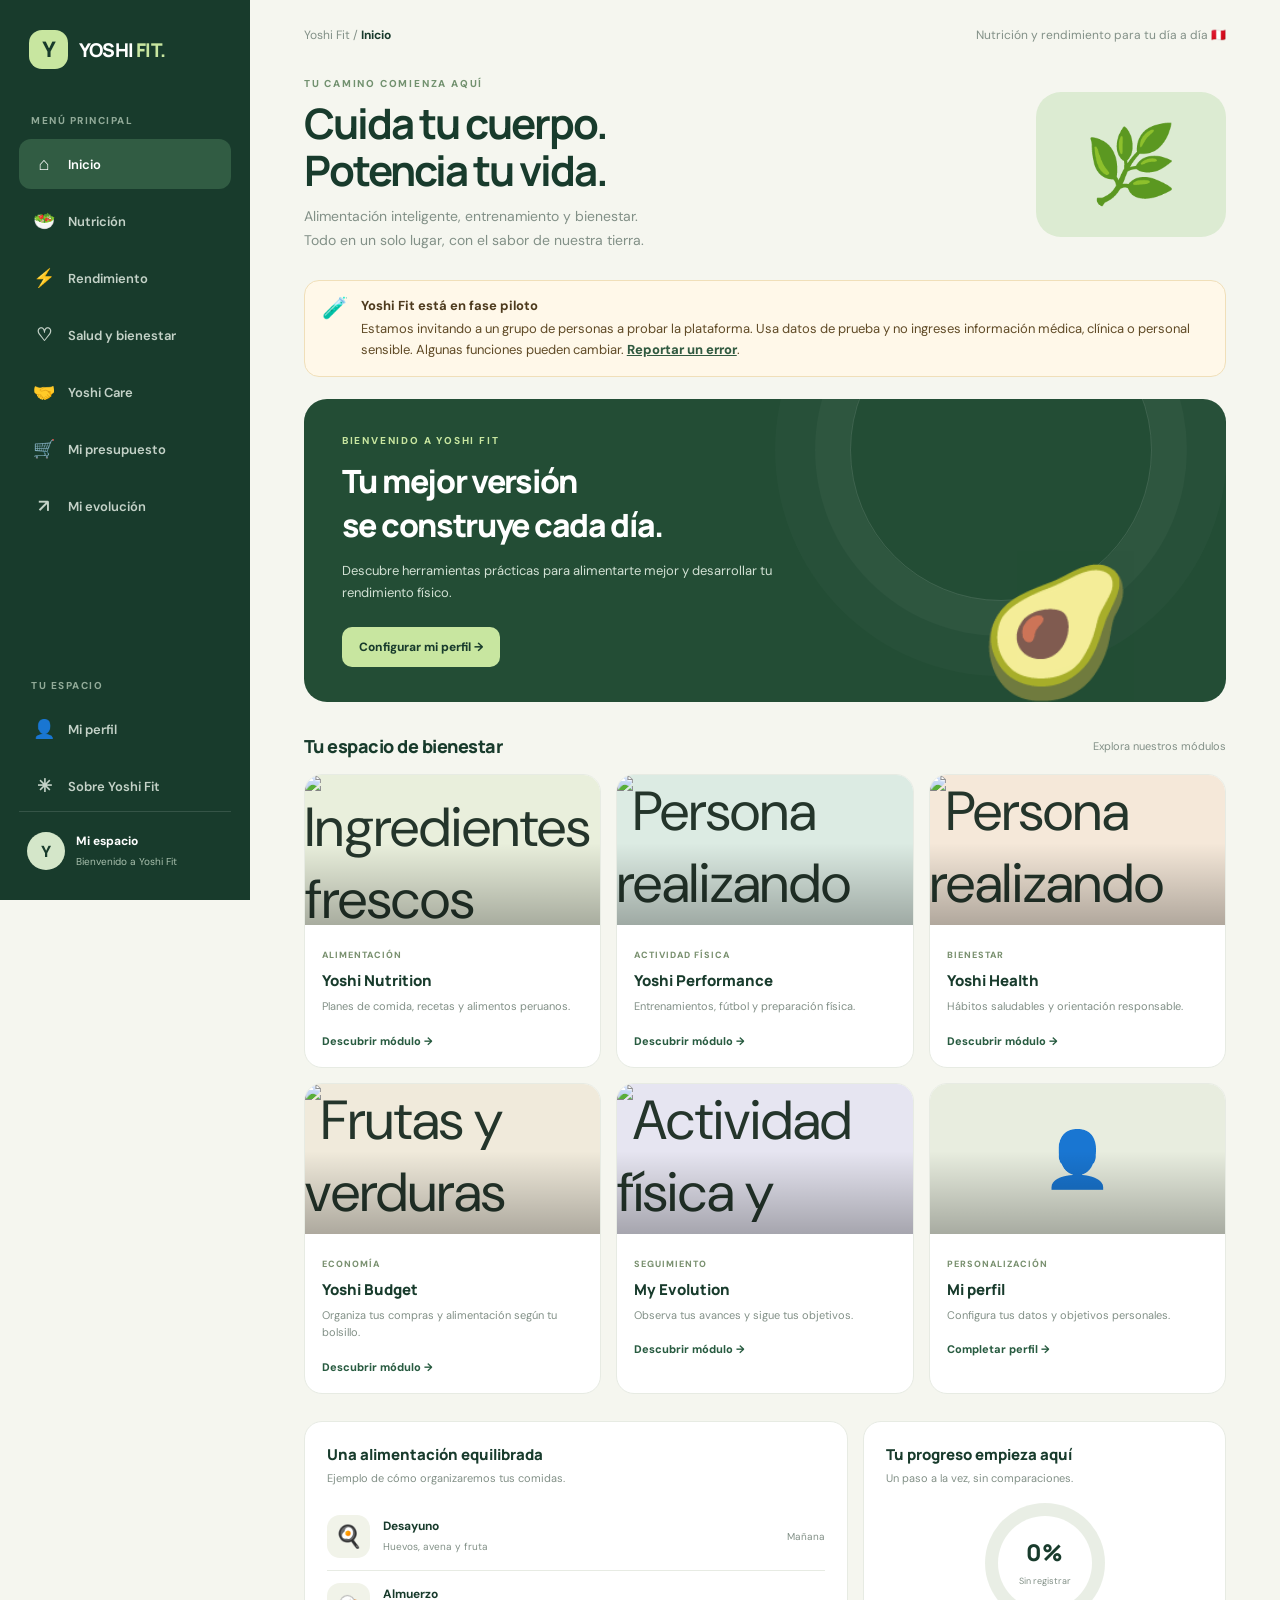
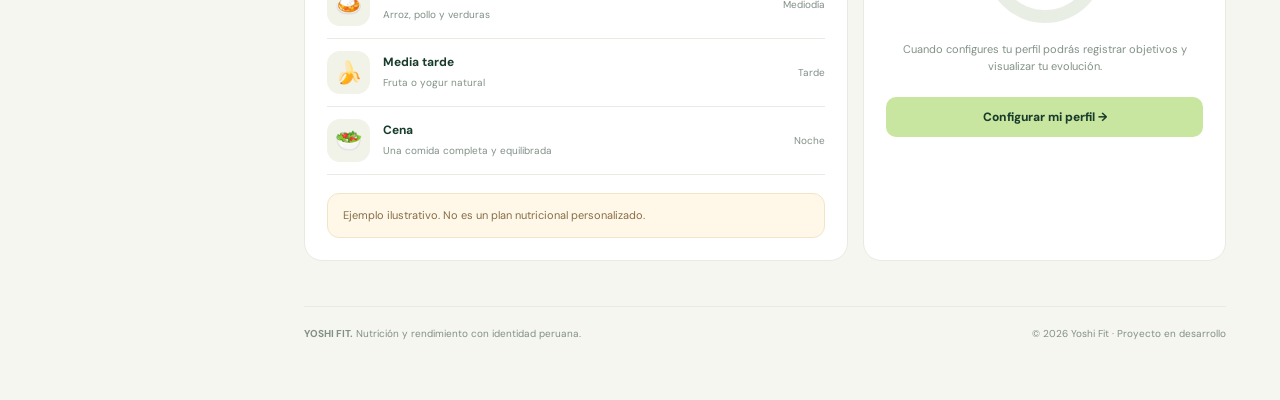
==== commit d2b7a8bf: "Add beta pilot notice and safe tester guidance" ====
--- a/index.html
+++ b/index.html
@@ -213,7 +213,7 @@
 .budget-controls{display:grid;grid-template-columns:repeat(2,minmax(0,1fr));gap:14px;max-width:520px}.shopping-quote{grid-template-columns:repeat(2,minmax(0,1fr))}.quote-item{background:#fff;border:1px solid var(--line,#e5e9e5);border-radius:14px;padding:15px;display:grid;gap:11px}.quote-check{display:flex;align-items:center;gap:9px;font-size:14px}.quote-check input{accent-color:#477b56;width:18px;height:18px}.quote-meta{display:flex;justify-content:space-between;gap:10px;font-size:12px;color:#69766c}.quote-meta b{color:#315a40}.quote-price{display:grid;grid-template-columns:1fr 110px;align-items:center;gap:10px;font-size:12px;color:#69766c}.quote-price input{width:100%;padding:9px;border:1px solid #dce4dc;border-radius:9px}.budget-total{background:#244b37;color:#fff;border-radius:16px;padding:20px;margin:8px 0 25px}.budget-total small{font-size:10px;letter-spacing:1px;opacity:.8}.budget-total strong{display:block;font-size:32px;margin:5px 0}.budget-total p{font-size:12px;margin:4px 0;opacity:.9}.budget-total .quote-budget{font-weight:700}.budget-total .over{color:#ffd1c9}.budget-total .within{color:#c8f1d0}@media(max-width:700px){.budget-controls,.shopping-quote{grid-template-columns:1fr}.quote-price{grid-template-columns:1fr 110px}}
 /* HÁBITOS, PRESUPUESTO Y EVOLUCIÓN */
 .habit-grid{display:grid;grid-template-columns:repeat(2,1fr);gap:12px;margin:16px 0 24px}.habit-item{display:flex;align-items:center;gap:12px;padding:16px;background:#fff;border:1px solid var(--line,#e5e9e5);border-radius:14px}.habit-item input{width:19px;height:19px;accent-color:#477b56}.habit-item span{font-size:13px;font-weight:600}.budget-summary{background:#fff;border:1px solid var(--line,#e5e9e5);border-radius:16px;padding:20px;margin:18px 0}.budget-summary strong{font-size:30px;color:#315a40}.budget-breakdown{display:grid;gap:12px}.budget-line{display:grid;grid-template-columns:1fr auto;gap:8px;font-size:13px}.budget-line div{height:8px;background:#edf1eb;border-radius:10px;grid-column:1/-1;overflow:hidden}.budget-line i{display:block;height:100%;background:#739777;border-radius:10px}.shopping-list{display:grid;grid-template-columns:repeat(2,1fr);gap:9px;margin:15px 0 28px}.shopping-item{background:#fff;border:1px solid var(--line,#e5e9e5);border-radius:12px;padding:12px;font-size:13px;display:flex;align-items:center;gap:9px}.shopping-item input{accent-color:#477b56}.progress-form{display:grid;grid-template-columns:repeat(2,1fr);gap:14px}.progress-history{display:grid;gap:10px;margin:15px 0 25px}.progress-entry{display:grid;grid-template-columns:1fr auto;gap:5px;padding:15px;background:#fff;border:1px solid var(--line,#e5e9e5);border-radius:13px}.progress-entry small{color:#718076}.progress-entry p{grid-column:1/-1;font-size:13px;color:#66746a;margin:3px 0 0}@media(max-width:700px){.habit-grid,.shopping-list,.progress-form{grid-template-columns:1fr}}
-.timer-display{margin:18px auto;max-width:520px;text-align:center;background:#f2f6ef;border:1px solid var(--border);border-radius:20px;padding:24px 16px}.timer-phase{font-size:.76rem;font-weight:800;letter-spacing:1.5px;color:var(--green)}.timer-clock{font-size:clamp(3.4rem,12vw,5.2rem);font-weight:800;letter-spacing:-3px;color:var(--dark);font-variant-numeric:tabular-nums;line-height:1.2;margin:8px 0}.timer-exercise{font-size:1.15rem;font-weight:700}.timer-progress{height:9px;background:#dce5d9;border-radius:20px;overflow:hidden;margin:18px 0 10px}.timer-progress div{height:100%;width:0;background:var(--green);transition:width .25s linear}.timer-controls{display:flex;gap:10px;justify-content:center;flex-wrap:wrap}.timer-secondary{border:1px solid var(--border);background:white;color:var(--dark);border-radius:12px;padding:12px 18px;font-weight:700}.timer-secondary:disabled{opacity:.45;cursor:not-allowed}.timer-hint{text-align:center;color:var(--muted);font-size:.88rem;margin:14px 0 0}@media(max-width:520px){.timer-controls button{flex:1;min-width:110px}}.workout-day-tabs{display:flex;gap:8px;overflow-x:auto;padding:5px 0 14px}.workout-day-tabs button{flex:0 0 auto;border:1px solid var(--border);background:#fff;color:var(--text);border-radius:12px;padding:9px 13px;font-weight:700}.workout-day-tabs button.active{background:var(--dark);color:#fff;border-color:var(--dark)}.daily-exercise-grid{display:grid;grid-template-columns:repeat(auto-fit,minmax(180px,1fr));gap:12px}.daily-exercise{border:1px solid var(--border);border-radius:16px;padding:12px;background:#fff}.exercise-art{height:112px;border-radius:12px;background:linear-gradient(135deg,#eaf2e7,#f7f3e8);display:grid;place-items:center;font-size:54px;margin-bottom:10px}.daily-exercise h4{margin:5px 0;font-size:1rem}.daily-exercise p{font-size:.84rem;color:var(--muted);margin:5px 0}.daily-exercise small{color:var(--green);font-weight:800}.module-image{height:150px!important;overflow:hidden;background-size:cover!important;background-position:center!important;position:relative}.module-image img{width:100%;height:100%;object-fit:cover;display:block}.module-image:after{content:"";position:absolute;inset:45% 0 0;background:linear-gradient(transparent,rgba(0,0,0,.28));pointer-events:none}.daily-exercise{overflow:hidden;padding:0 0 12px}.daily-exercise .exercise-art{height:170px;margin:0 0 10px;border-radius:12px 12px 0 0;background:#eef1eb;overflow:hidden}.exercise-art{height:170px;min-height:170px;max-height:170px;overflow:hidden;position:relative}.exercise-art img{width:100%;height:100%;max-width:100%;object-fit:contain;object-position:center;display:block;background:#eef1eb}.exercise-art.no-photo{display:grid;place-items:center;background:linear-gradient(135deg,#eaf2e7,#f7f3e8)}.exercise-fallback{font-size:58px;line-height:1}.daily-exercise{min-width:0}.daily-exercise h4,.daily-exercise p{overflow-wrap:anywhere}.daily-exercise>small,.daily-exercise>h4,.daily-exercise>p{margin-left:12px;margin-right:12px}.inner-hero{background-image:linear-gradient(90deg,rgba(17,43,31,.82),rgba(17,43,31,.28)),url('https://peru-travel.net/wp-content/uploads/2024/11/popular-peruvian-ingredients.jpg')!important;background-size:cover!important;background-position:center!important;color:white!important}.inner-hero p,.inner-hero h1,.inner-hero .eyebrow{color:white!important}</style>
+.timer-display{margin:18px auto;max-width:520px;text-align:center;background:#f2f6ef;border:1px solid var(--border);border-radius:20px;padding:24px 16px}.timer-phase{font-size:.76rem;font-weight:800;letter-spacing:1.5px;color:var(--green)}.timer-clock{font-size:clamp(3.4rem,12vw,5.2rem);font-weight:800;letter-spacing:-3px;color:var(--dark);font-variant-numeric:tabular-nums;line-height:1.2;margin:8px 0}.timer-exercise{font-size:1.15rem;font-weight:700}.timer-progress{height:9px;background:#dce5d9;border-radius:20px;overflow:hidden;margin:18px 0 10px}.timer-progress div{height:100%;width:0;background:var(--green);transition:width .25s linear}.timer-controls{display:flex;gap:10px;justify-content:center;flex-wrap:wrap}.timer-secondary{border:1px solid var(--border);background:white;color:var(--dark);border-radius:12px;padding:12px 18px;font-weight:700}.timer-secondary:disabled{opacity:.45;cursor:not-allowed}.timer-hint{text-align:center;color:var(--muted);font-size:.88rem;margin:14px 0 0}@media(max-width:520px){.timer-controls button{flex:1;min-width:110px}}.workout-day-tabs{display:flex;gap:8px;overflow-x:auto;padding:5px 0 14px}.workout-day-tabs button{flex:0 0 auto;border:1px solid var(--border);background:#fff;color:var(--text);border-radius:12px;padding:9px 13px;font-weight:700}.workout-day-tabs button.active{background:var(--dark);color:#fff;border-color:var(--dark)}.daily-exercise-grid{display:grid;grid-template-columns:repeat(auto-fit,minmax(180px,1fr));gap:12px}.daily-exercise{border:1px solid var(--border);border-radius:16px;padding:12px;background:#fff}.exercise-art{height:112px;border-radius:12px;background:linear-gradient(135deg,#eaf2e7,#f7f3e8);display:grid;place-items:center;font-size:54px;margin-bottom:10px}.daily-exercise h4{margin:5px 0;font-size:1rem}.daily-exercise p{font-size:.84rem;color:var(--muted);margin:5px 0}.daily-exercise small{color:var(--green);font-weight:800}.module-image{height:150px!important;overflow:hidden;background-size:cover!important;background-position:center!important;position:relative}.module-image img{width:100%;height:100%;object-fit:cover;display:block}.module-image:after{content:"";position:absolute;inset:45% 0 0;background:linear-gradient(transparent,rgba(0,0,0,.28));pointer-events:none}.daily-exercise{overflow:hidden;padding:0 0 12px}.daily-exercise .exercise-art{height:170px;margin:0 0 10px;border-radius:12px 12px 0 0;background:#eef1eb;overflow:hidden}.exercise-art{height:170px;min-height:170px;max-height:170px;overflow:hidden;position:relative}.exercise-art img{width:100%;height:100%;max-width:100%;object-fit:contain;object-position:center;display:block;background:#eef1eb}.exercise-art.no-photo{display:grid;place-items:center;background:linear-gradient(135deg,#eaf2e7,#f7f3e8)}.exercise-fallback{font-size:58px;line-height:1}.daily-exercise{min-width:0}.daily-exercise h4,.daily-exercise p{overflow-wrap:anywhere}.daily-exercise>small,.daily-exercise>h4,.daily-exercise>p{margin-left:12px;margin-right:12px}.inner-hero{background-image:linear-gradient(90deg,rgba(17,43,31,.82),rgba(17,43,31,.28)),url('https://peru-travel.net/wp-content/uploads/2024/11/popular-peruvian-ingredients.jpg')!important;background-size:cover!important;background-position:center!important;color:white!important}.inner-hero p,.inner-hero h1,.inner-hero .eyebrow{color:white!important}.pilot-notice{display:flex;gap:13px;align-items:flex-start;background:#fff8e9;border:1px solid #f0dfb9;border-radius:15px;padding:15px 17px;margin:0 0 22px;color:#604b27;font-size:13px;line-height:1.6}.pilot-notice strong{display:block;color:#4d3a1d;margin-bottom:3px}.pilot-notice a{color:#315a40;font-weight:800;text-decoration:underline}.pilot-mark{font-size:21px;line-height:1.2;flex:0 0 auto}</style>
 </head>
 
 <body>
@@ -265,6 +265,11 @@
         <p>Alimentación inteligente, entrenamiento y bienestar.<br>Todo en un solo lugar, con el sabor de nuestra tierra.</p>
       </div>
       <div class="welcome-art">🌿</div>
+    </div>
+    <div class="pilot-notice" role="note">
+      <span class="pilot-mark">🧪</span>
+      <div><strong>Yoshi Fit está en fase piloto</strong>
+      Estamos invitando a un grupo de personas a probar la plataforma. Usa datos de prueba y no ingreses información médica, clínica o personal sensible. Algunas funciones pueden cambiar. <a href="https://github.com/YOSHIHARU0504/yoshi-tools/issues/new" target="_blank" rel="noopener noreferrer">Reportar un error</a>.</div>
     </div>
     <div class="hero-card">
       <div class="hero-content">
@@ -477,7 +482,7 @@
       <p>Si creas una cuenta, el perfil básico (nombre, edad, sexo opcional, peso, estatura, objetivo, actividad, deporte, presupuesto y preferencias alimentarias) puede sincronizarse con Supabase para que accedas desde otros dispositivos. Las notas de salud opcionales, el historial de evolución y los hábitos se mantienen localmente y no se envían a esa tabla de perfil.</p>
       <p>La autenticación y el correo de la cuenta son gestionados por Supabase. No compartas información que no sea necesaria. Evita usar un dispositivo público o compartido sin cerrar sesión.</p>
       <p>Puedes borrar la copia local desde “Borrar datos de este navegador”. Si tienes una cuenta, también puedes solicitar la eliminación definitiva desde el panel de cuenta. La eliminación de la cuenta borra el usuario de autenticación y su perfil asociado en la nube; los datos locales de este navegador se limpian durante el proceso.</p>
-      <p>Contacto para consultas de privacidad: todavía no se ha configurado un canal oficial de contacto. Antes de abrir el servicio al público, el responsable del proyecto debe publicar un correo o canal válido para solicitudes de privacidad.</p>
+      <p><strong>Fase piloto:</strong> usa datos de prueba y evita ingresar información médica, clínica o personal sensible. Todavía no se ha configurado un canal oficial para solicitudes de privacidad; por eso, no utilices el formulario de incidencias público para enviar datos personales ni solicitudes privadas. Antes del lanzamiento general se publicará un canal de contacto válido.</p>
     </div>
     <div class="info-box" id="terms"><h3>Condiciones de uso y límites</h3>
       <p>Yoshi Fit ofrece información educativa y herramientas orientativas. No brinda diagnóstico, tratamiento médico, rehabilitación ni prescripciones nutricionales individualizadas. No reemplaza la evaluación de un profesional de salud, nutrición o educación física.</p>
@@ -1655,20 +1660,8 @@
     return;
   }
 
-  const {data,error}=await supabaseClient.auth.getSession();
-
-  if(error){
-    console.error(error);
-    showAuthStatus('No se pudo comprobar la sesión: '+error.message,'error');
-    return;
-  }
-
-  if(data.session){
-    await handleAuthenticatedUser(data.session.user);
-  }else{
-    updateAuthInterface(null);
-  }
-
+  // Suscribirse antes de consultar la sesión para no perder PASSWORD_RECOVERY
+  // cuando Supabase procesa el enlace de recuperación al cargar la página.
   const { data: authSubscription } = supabaseClient.auth.onAuthStateChange((event,session)=>{
     if(event==='PASSWORD_RECOVERY'){
       showPasswordRecoveryMode(true);
@@ -1679,8 +1672,28 @@
 
     if(event==='SIGNED_OUT'){
       updateAuthInterface(null);
+      showPasswordRecoveryMode(false);
     }
   });
+
+  const {data,error}=await supabaseClient.auth.getSession();
+
+  if(error){
+    console.error(error);
+    showAuthStatus('No se pudo comprobar la sesión: '+error.message,'error');
+    return;
+  }
+
+  if(data.session){
+    await handleAuthenticatedUser(data.session.user);
+  }else{
+    updateAuthInterface(null);
+  }
+
+  // Respaldo para enlaces de recuperación que ya llegaron con el hash procesado.
+  if(window.location.hash.includes('type=recovery')){
+    showPasswordRecoveryMode(true);
+  }
 
   authReady=true;
 }
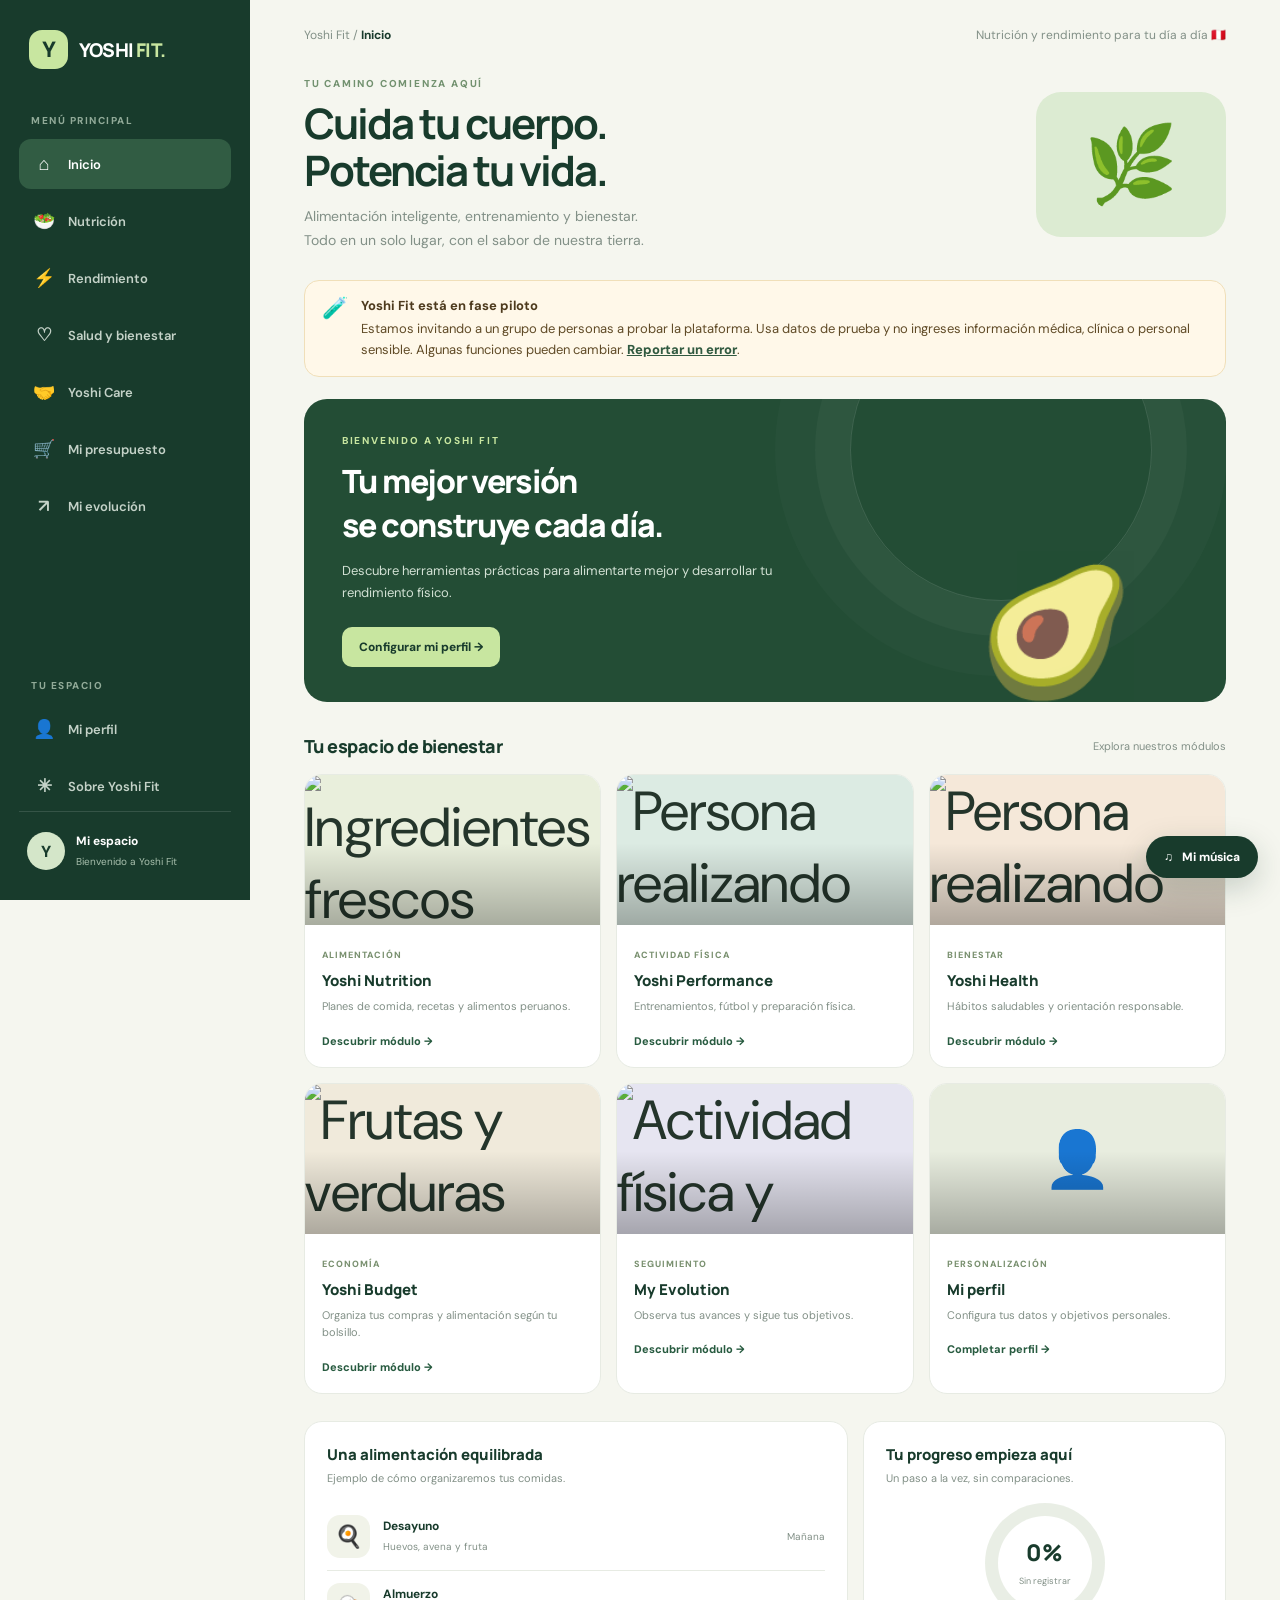
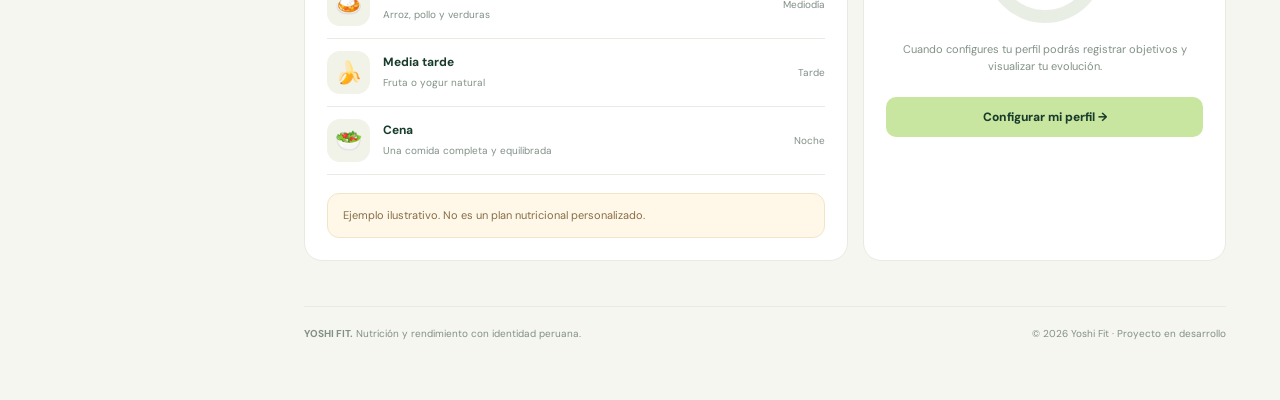
==== commit 4b4f45b6: "Add personal Spotify and YouTube music player" ====
--- a/index.html
+++ b/index.html
@@ -213,7 +213,32 @@
 .budget-controls{display:grid;grid-template-columns:repeat(2,minmax(0,1fr));gap:14px;max-width:520px}.shopping-quote{grid-template-columns:repeat(2,minmax(0,1fr))}.quote-item{background:#fff;border:1px solid var(--line,#e5e9e5);border-radius:14px;padding:15px;display:grid;gap:11px}.quote-check{display:flex;align-items:center;gap:9px;font-size:14px}.quote-check input{accent-color:#477b56;width:18px;height:18px}.quote-meta{display:flex;justify-content:space-between;gap:10px;font-size:12px;color:#69766c}.quote-meta b{color:#315a40}.quote-price{display:grid;grid-template-columns:1fr 110px;align-items:center;gap:10px;font-size:12px;color:#69766c}.quote-price input{width:100%;padding:9px;border:1px solid #dce4dc;border-radius:9px}.budget-total{background:#244b37;color:#fff;border-radius:16px;padding:20px;margin:8px 0 25px}.budget-total small{font-size:10px;letter-spacing:1px;opacity:.8}.budget-total strong{display:block;font-size:32px;margin:5px 0}.budget-total p{font-size:12px;margin:4px 0;opacity:.9}.budget-total .quote-budget{font-weight:700}.budget-total .over{color:#ffd1c9}.budget-total .within{color:#c8f1d0}@media(max-width:700px){.budget-controls,.shopping-quote{grid-template-columns:1fr}.quote-price{grid-template-columns:1fr 110px}}
 /* HÁBITOS, PRESUPUESTO Y EVOLUCIÓN */
 .habit-grid{display:grid;grid-template-columns:repeat(2,1fr);gap:12px;margin:16px 0 24px}.habit-item{display:flex;align-items:center;gap:12px;padding:16px;background:#fff;border:1px solid var(--line,#e5e9e5);border-radius:14px}.habit-item input{width:19px;height:19px;accent-color:#477b56}.habit-item span{font-size:13px;font-weight:600}.budget-summary{background:#fff;border:1px solid var(--line,#e5e9e5);border-radius:16px;padding:20px;margin:18px 0}.budget-summary strong{font-size:30px;color:#315a40}.budget-breakdown{display:grid;gap:12px}.budget-line{display:grid;grid-template-columns:1fr auto;gap:8px;font-size:13px}.budget-line div{height:8px;background:#edf1eb;border-radius:10px;grid-column:1/-1;overflow:hidden}.budget-line i{display:block;height:100%;background:#739777;border-radius:10px}.shopping-list{display:grid;grid-template-columns:repeat(2,1fr);gap:9px;margin:15px 0 28px}.shopping-item{background:#fff;border:1px solid var(--line,#e5e9e5);border-radius:12px;padding:12px;font-size:13px;display:flex;align-items:center;gap:9px}.shopping-item input{accent-color:#477b56}.progress-form{display:grid;grid-template-columns:repeat(2,1fr);gap:14px}.progress-history{display:grid;gap:10px;margin:15px 0 25px}.progress-entry{display:grid;grid-template-columns:1fr auto;gap:5px;padding:15px;background:#fff;border:1px solid var(--line,#e5e9e5);border-radius:13px}.progress-entry small{color:#718076}.progress-entry p{grid-column:1/-1;font-size:13px;color:#66746a;margin:3px 0 0}@media(max-width:700px){.habit-grid,.shopping-list,.progress-form{grid-template-columns:1fr}}
-.timer-display{margin:18px auto;max-width:520px;text-align:center;background:#f2f6ef;border:1px solid var(--border);border-radius:20px;padding:24px 16px}.timer-phase{font-size:.76rem;font-weight:800;letter-spacing:1.5px;color:var(--green)}.timer-clock{font-size:clamp(3.4rem,12vw,5.2rem);font-weight:800;letter-spacing:-3px;color:var(--dark);font-variant-numeric:tabular-nums;line-height:1.2;margin:8px 0}.timer-exercise{font-size:1.15rem;font-weight:700}.timer-progress{height:9px;background:#dce5d9;border-radius:20px;overflow:hidden;margin:18px 0 10px}.timer-progress div{height:100%;width:0;background:var(--green);transition:width .25s linear}.timer-controls{display:flex;gap:10px;justify-content:center;flex-wrap:wrap}.timer-secondary{border:1px solid var(--border);background:white;color:var(--dark);border-radius:12px;padding:12px 18px;font-weight:700}.timer-secondary:disabled{opacity:.45;cursor:not-allowed}.timer-hint{text-align:center;color:var(--muted);font-size:.88rem;margin:14px 0 0}@media(max-width:520px){.timer-controls button{flex:1;min-width:110px}}.workout-day-tabs{display:flex;gap:8px;overflow-x:auto;padding:5px 0 14px}.workout-day-tabs button{flex:0 0 auto;border:1px solid var(--border);background:#fff;color:var(--text);border-radius:12px;padding:9px 13px;font-weight:700}.workout-day-tabs button.active{background:var(--dark);color:#fff;border-color:var(--dark)}.daily-exercise-grid{display:grid;grid-template-columns:repeat(auto-fit,minmax(180px,1fr));gap:12px}.daily-exercise{border:1px solid var(--border);border-radius:16px;padding:12px;background:#fff}.exercise-art{height:112px;border-radius:12px;background:linear-gradient(135deg,#eaf2e7,#f7f3e8);display:grid;place-items:center;font-size:54px;margin-bottom:10px}.daily-exercise h4{margin:5px 0;font-size:1rem}.daily-exercise p{font-size:.84rem;color:var(--muted);margin:5px 0}.daily-exercise small{color:var(--green);font-weight:800}.module-image{height:150px!important;overflow:hidden;background-size:cover!important;background-position:center!important;position:relative}.module-image img{width:100%;height:100%;object-fit:cover;display:block}.module-image:after{content:"";position:absolute;inset:45% 0 0;background:linear-gradient(transparent,rgba(0,0,0,.28));pointer-events:none}.daily-exercise{overflow:hidden;padding:0 0 12px}.daily-exercise .exercise-art{height:170px;margin:0 0 10px;border-radius:12px 12px 0 0;background:#eef1eb;overflow:hidden}.exercise-art{height:170px;min-height:170px;max-height:170px;overflow:hidden;position:relative}.exercise-art img{width:100%;height:100%;max-width:100%;object-fit:contain;object-position:center;display:block;background:#eef1eb}.exercise-art.no-photo{display:grid;place-items:center;background:linear-gradient(135deg,#eaf2e7,#f7f3e8)}.exercise-fallback{font-size:58px;line-height:1}.daily-exercise{min-width:0}.daily-exercise h4,.daily-exercise p{overflow-wrap:anywhere}.daily-exercise>small,.daily-exercise>h4,.daily-exercise>p{margin-left:12px;margin-right:12px}.inner-hero{background-image:linear-gradient(90deg,rgba(17,43,31,.82),rgba(17,43,31,.28)),url('https://peru-travel.net/wp-content/uploads/2024/11/popular-peruvian-ingredients.jpg')!important;background-size:cover!important;background-position:center!important;color:white!important}.inner-hero p,.inner-hero h1,.inner-hero .eyebrow{color:white!important}.pilot-notice{display:flex;gap:13px;align-items:flex-start;background:#fff8e9;border:1px solid #f0dfb9;border-radius:15px;padding:15px 17px;margin:0 0 22px;color:#604b27;font-size:13px;line-height:1.6}.pilot-notice strong{display:block;color:#4d3a1d;margin-bottom:3px}.pilot-notice a{color:#315a40;font-weight:800;text-decoration:underline}.pilot-mark{font-size:21px;line-height:1.2;flex:0 0 auto}</style>
+.timer-display{margin:18px auto;max-width:520px;text-align:center;background:#f2f6ef;border:1px solid var(--border);border-radius:20px;padding:24px 16px}.timer-phase{font-size:.76rem;font-weight:800;letter-spacing:1.5px;color:var(--green)}.timer-clock{font-size:clamp(3.4rem,12vw,5.2rem);font-weight:800;letter-spacing:-3px;color:var(--dark);font-variant-numeric:tabular-nums;line-height:1.2;margin:8px 0}.timer-exercise{font-size:1.15rem;font-weight:700}.timer-progress{height:9px;background:#dce5d9;border-radius:20px;overflow:hidden;margin:18px 0 10px}.timer-progress div{height:100%;width:0;background:var(--green);transition:width .25s linear}.timer-controls{display:flex;gap:10px;justify-content:center;flex-wrap:wrap}.timer-secondary{border:1px solid var(--border);background:white;color:var(--dark);border-radius:12px;padding:12px 18px;font-weight:700}.timer-secondary:disabled{opacity:.45;cursor:not-allowed}.timer-hint{text-align:center;color:var(--muted);font-size:.88rem;margin:14px 0 0}@media(max-width:520px){.timer-controls button{flex:1;min-width:110px}}.workout-day-tabs{display:flex;gap:8px;overflow-x:auto;padding:5px 0 14px}.workout-day-tabs button{flex:0 0 auto;border:1px solid var(--border);background:#fff;color:var(--text);border-radius:12px;padding:9px 13px;font-weight:700}.workout-day-tabs button.active{background:var(--dark);color:#fff;border-color:var(--dark)}.daily-exercise-grid{display:grid;grid-template-columns:repeat(auto-fit,minmax(180px,1fr));gap:12px}.daily-exercise{border:1px solid var(--border);border-radius:16px;padding:12px;background:#fff}.exercise-art{height:112px;border-radius:12px;background:linear-gradient(135deg,#eaf2e7,#f7f3e8);display:grid;place-items:center;font-size:54px;margin-bottom:10px}.daily-exercise h4{margin:5px 0;font-size:1rem}.daily-exercise p{font-size:.84rem;color:var(--muted);margin:5px 0}.daily-exercise small{color:var(--green);font-weight:800}.module-image{height:150px!important;overflow:hidden;background-size:cover!important;background-position:center!important;position:relative}.module-image img{width:100%;height:100%;object-fit:cover;display:block}.module-image:after{content:"";position:absolute;inset:45% 0 0;background:linear-gradient(transparent,rgba(0,0,0,.28));pointer-events:none}.daily-exercise{overflow:hidden;padding:0 0 12px}.daily-exercise .exercise-art{height:170px;margin:0 0 10px;border-radius:12px 12px 0 0;background:#eef1eb;overflow:hidden}.exercise-art{height:170px;min-height:170px;max-height:170px;overflow:hidden;position:relative}.exercise-art img{width:100%;height:100%;max-width:100%;object-fit:contain;object-position:center;display:block;background:#eef1eb}.exercise-art.no-photo{display:grid;place-items:center;background:linear-gradient(135deg,#eaf2e7,#f7f3e8)}.exercise-fallback{font-size:58px;line-height:1}.daily-exercise{min-width:0}.daily-exercise h4,.daily-exercise p{overflow-wrap:anywhere}.daily-exercise>small,.daily-exercise>h4,.daily-exercise>p{margin-left:12px;margin-right:12px}.inner-hero{background-image:linear-gradient(90deg,rgba(17,43,31,.82),rgba(17,43,31,.28)),url('https://peru-travel.net/wp-content/uploads/2024/11/popular-peruvian-ingredients.jpg')!important;background-size:cover!important;background-position:center!important;color:white!important}.inner-hero p,.inner-hero h1,.inner-hero .eyebrow{color:white!important}.pilot-notice{display:flex;gap:13px;align-items:flex-start;background:#fff8e9;border:1px solid #f0dfb9;border-radius:15px;padding:15px 17px;margin:0 0 22px;color:#604b27;font-size:13px;line-height:1.6}.pilot-notice strong{display:block;color:#4d3a1d;margin-bottom:3px}.pilot-notice a{color:#315a40;font-weight:800;text-decoration:underline}.pilot-mark{font-size:21px;line-height:1.2;flex:0 0 auto}
+/* REPRODUCTOR PERSONAL DE MÚSICA */
+.music-float{position:fixed;right:22px;bottom:22px;z-index:80;font-family:'DM Sans',sans-serif}
+.music-toggle{border:0;border-radius:999px;background:#183b2c;color:#fff;padding:13px 18px;box-shadow:0 10px 30px #183b2c35;font-size:12px;font-weight:800;display:flex;align-items:center;gap:9px}
+.music-toggle:hover{background:#285b40;transform:translateY(-2px)}
+.music-panel{display:none;width:min(340px,calc(100vw - 28px));background:#fff;border:1px solid var(--border);border-radius:18px;padding:16px;box-shadow:0 18px 55px #183b2c25;margin-bottom:10px}
+.music-panel.open{display:block;animation:fade .2s ease}
+.music-head{display:flex;align-items:center;justify-content:space-between;gap:10px;margin-bottom:7px}
+.music-head strong{font:800 14px Manrope;color:var(--dark)}
+.music-close{border:0;background:#f1f4ef;border-radius:9px;width:30px;height:30px;color:var(--dark);font-size:17px}
+.music-description{font-size:10px;color:var(--muted);line-height:1.5;margin:0 0 12px}
+.music-input{width:100%;border:1px solid var(--border);background:#fbfcf9;border-radius:10px;padding:11px 12px;font-size:11px;outline:none}
+.music-input:focus{border-color:#80a77c;box-shadow:0 0 0 3px #80a77c20}
+.music-actions{display:flex;gap:8px;margin-top:9px}
+.music-save,.music-clear{border:0;border-radius:9px;padding:10px 12px;font-size:10px;font-weight:800}
+.music-save{background:var(--dark);color:#fff;flex:1}
+.music-clear{background:#f2f4ef;color:#647267}
+.music-status{font-size:10px;line-height:1.5;color:#66806f;margin:9px 0 0;min-height:15px}
+.music-frame{margin-top:12px;border-radius:12px;overflow:hidden;background:#f3f6f1;min-height:70px}
+.music-frame iframe{display:block;width:100%;height:152px;border:0}
+.music-frame.spotify iframe{height:152px}
+.music-frame.youtube iframe{height:190px}
+.music-empty{padding:16px 12px;text-align:center;color:#849187;font-size:11px}
+@media(max-width:720px){.music-float{right:12px;bottom:82px}.music-toggle{padding:12px 15px}.music-panel{width:min(340px,calc(100vw - 24px))}}
+
+</style>
 </head>
 
 <body>
@@ -505,6 +530,25 @@
 </nav>
 
 <script src="https://cdn.jsdelivr.net/npm/@supabase/supabase-js@2"></script>
+
+<div class="music-float" id="musicFloat">
+  <section class="music-panel" id="musicPanel" aria-label="Mi música">
+    <div class="music-head">
+      <strong>🎧 Mi música en Yoshi Fit</strong>
+      <button class="music-close" id="musicClose" type="button" aria-label="Cerrar reproductor">×</button>
+    </div>
+    <p class="music-description">Pega un enlace de Spotify o YouTube. Cada persona puede elegir su canción, álbum o playlist. Tu elección se guarda en este navegador.</p>
+    <input class="music-input" id="musicUrl" type="url" placeholder="https://open.spotify.com/... o youtube.com/..." autocomplete="off">
+    <div class="music-actions">
+      <button class="music-save" id="musicSave" type="button">Reproducir mi música</button>
+      <button class="music-clear" id="musicClear" type="button">Quitar</button>
+    </div>
+    <p class="music-status" id="musicStatus" role="status">La música empieza cuando tú pulses reproducir.</p>
+    <div class="music-frame" id="musicFrame"><div class="music-empty">Tu reproductor aparecerá aquí 🎶</div></div>
+  </section>
+  <button class="music-toggle" id="musicToggle" type="button" aria-expanded="false">♫ <span>Mi música</span></button>
+</div>
+
 <script>
 /* =====================================================
    CONFIGURACIÓN SUPABASE
@@ -1650,6 +1694,99 @@
   showProfileMessage('Se borró la copia del perfil de este navegador. El perfil de la nube no fue eliminado.','success');
 });
 
+
+/* REPRODUCTOR PERSONAL: Spotify y YouTube */
+(function initPersonalMusic(){
+  const panel=document.getElementById('musicPanel');
+  const toggle=document.getElementById('musicToggle');
+  const close=document.getElementById('musicClose');
+  const input=document.getElementById('musicUrl');
+  const save=document.getElementById('musicSave');
+  const clear=document.getElementById('musicClear');
+  const frame=document.getElementById('musicFrame');
+  const status=document.getElementById('musicStatus');
+  const storageKey='yoshiFitPersonalMusic';
+
+  function setOpen(open){
+    panel.classList.toggle('open',open);
+    toggle.setAttribute('aria-expanded',String(open));
+  }
+
+  function getEmbed(raw){
+    let url;
+    try{url=new URL(raw.trim());}catch(error){return null;}
+    const host=url.hostname.toLowerCase().replace(/^www\./,'');
+    if(host==='open.spotify.com'){
+      const parts=url.pathname.split('/').filter(Boolean);
+      if(parts[0]==='embed')parts.shift();
+      const type=parts[0];
+      const id=parts[1];
+      if(!['track','album','playlist','episode','show'].includes(type)||!id)return null;
+      return {provider:'spotify',src:'https://open.spotify.com/embed/'+type+'/'+encodeURIComponent(id)+'?utm_source=generator'};
+    }
+    if(['youtube.com','m.youtube.com','music.youtube.com','youtu.be'].includes(host)){
+      let videoId=url.searchParams.get('v');
+      let listId=url.searchParams.get('list');
+      if(host==='youtu.be')videoId=url.pathname.split('/').filter(Boolean)[0]||null;
+      if(!videoId&&url.pathname.startsWith('/shorts/'))videoId=url.pathname.split('/')[2]||null;
+      if(listId&&!videoId){
+        return {provider:'youtube',src:'https://www.youtube-nocookie.com/embed/videoseries?list='+encodeURIComponent(listId)};
+      }
+      if(videoId){
+        let src='https://www.youtube-nocookie.com/embed/'+encodeURIComponent(videoId);
+        if(listId)src+='?list='+encodeURIComponent(listId);
+        return {provider:'youtube',src};
+      }
+    }
+    return null;
+  }
+
+  function renderMusic(raw,saveChoice){
+    const embed=getEmbed(raw);
+    if(!embed){
+      status.textContent='Enlace no válido. Usa un enlace de Spotify o YouTube (canción, álbum o playlist).';
+      return false;
+    }
+    const iframe=document.createElement('iframe');
+    iframe.src=embed.src;
+    iframe.title='Reproductor de música personal';
+    iframe.loading='lazy';
+    iframe.allow='autoplay; clipboard-write; encrypted-media; fullscreen; picture-in-picture; web-share';
+    iframe.referrerPolicy='strict-origin-when-cross-origin';
+    iframe.allowFullscreen=true;
+    frame.className='music-frame '+embed.provider;
+    frame.replaceChildren(iframe);
+    if(saveChoice){
+      try{localStorage.setItem(storageKey,raw.trim());}
+      catch(error){status.textContent='No se pudo guardar la elección en este navegador.';return true;}
+    }
+    status.textContent=embed.provider==='spotify'
+      ?'Spotify listo. Inicia sesión en Spotify si te lo solicita.'
+      :'YouTube listo. Pulsa reproducir dentro del vídeo.';
+    return true;
+  }
+
+  toggle.addEventListener('click',()=>setOpen(!panel.classList.contains('open')));
+  close.addEventListener('click',()=>setOpen(false));
+  save.addEventListener('click',()=>{
+    const raw=input.value.trim();
+    if(!raw){status.textContent='Pega primero el enlace de tu música.';return;}
+    renderMusic(raw,true);
+  });
+  clear.addEventListener('click',()=>{
+    try{localStorage.removeItem(storageKey);}catch(error){}
+    input.value='';
+    frame.className='music-frame';
+    frame.innerHTML='<div class="music-empty">Tu reproductor aparecerá aquí 🎶</div>';
+    status.textContent='Se quitó tu música guardada.';
+  });
+
+  try{
+    const saved=localStorage.getItem(storageKey);
+    if(saved){input.value=saved;renderMusic(saved,false);}
+  }catch(error){console.warn('No se pudo recuperar la música guardada.',error);}
+})();
+
 /* INICIALIZACIÓN */
 
 async function initializeYoshiFit(){
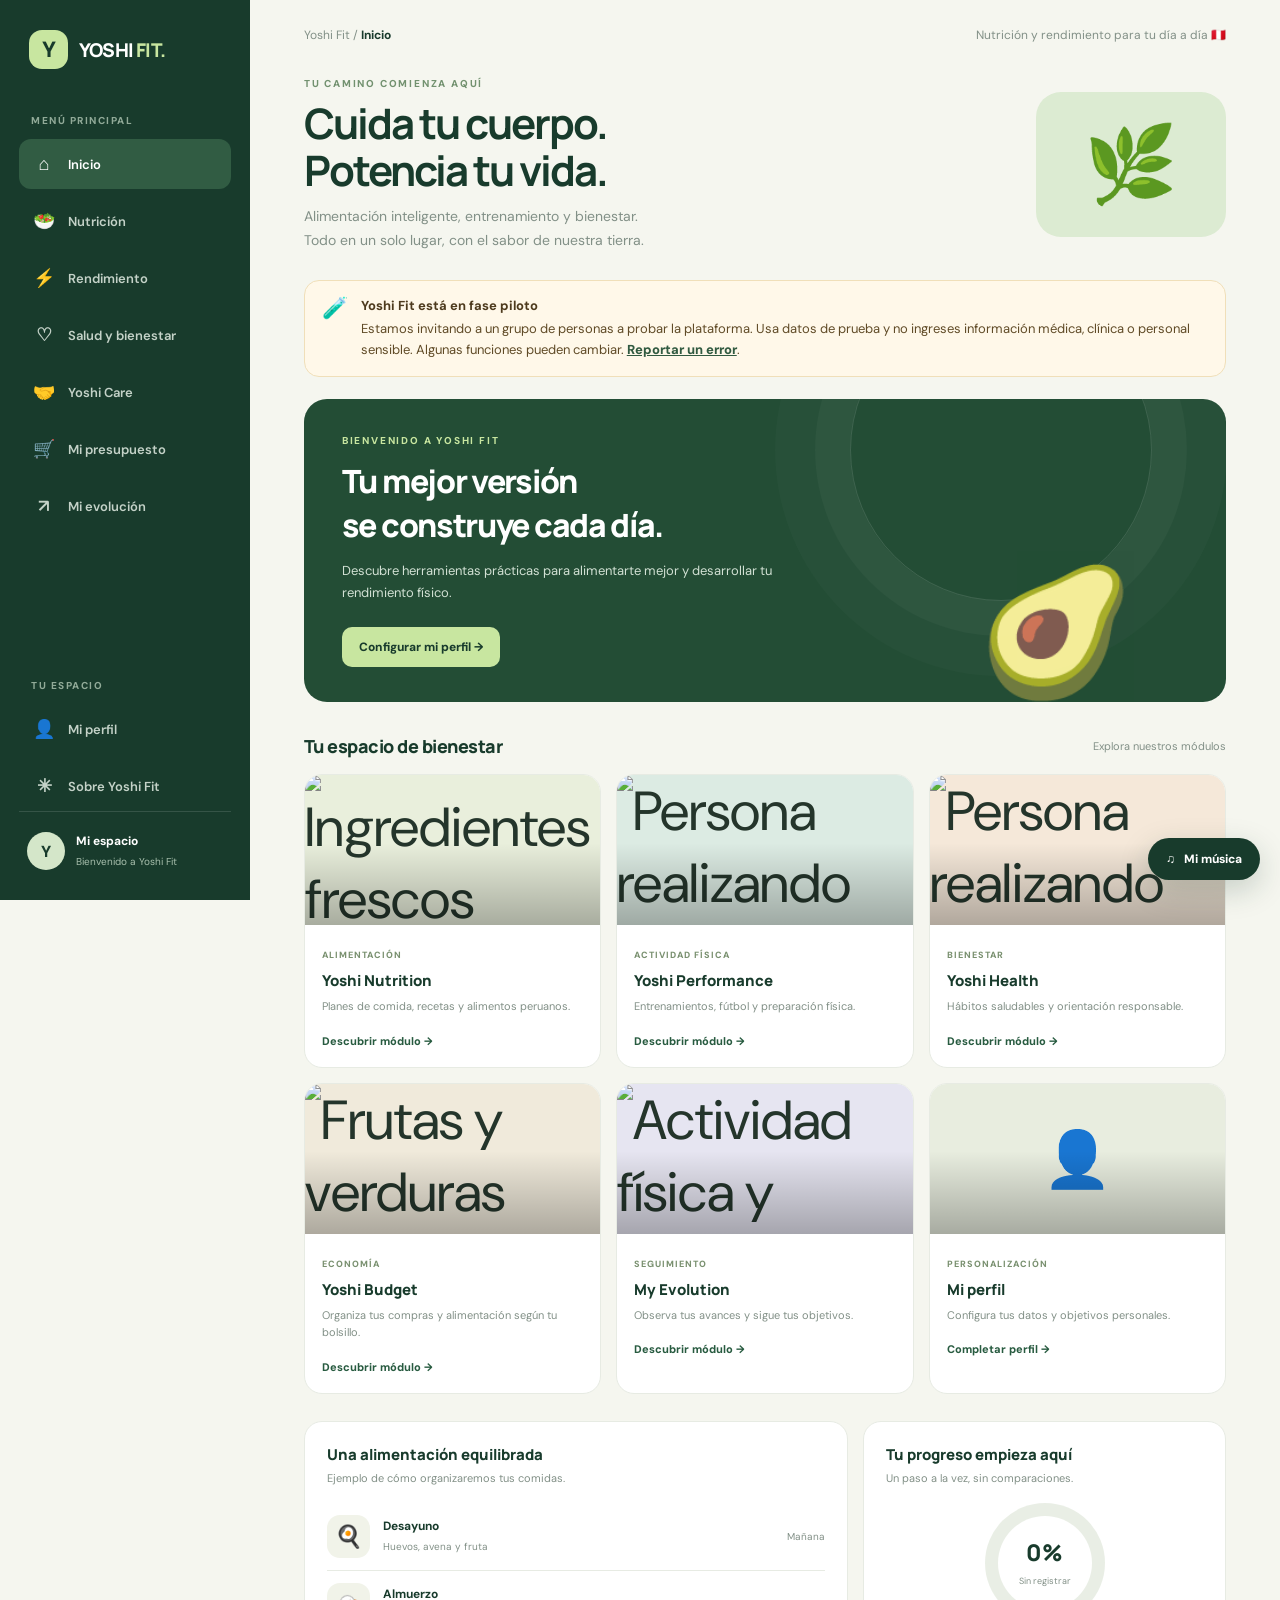
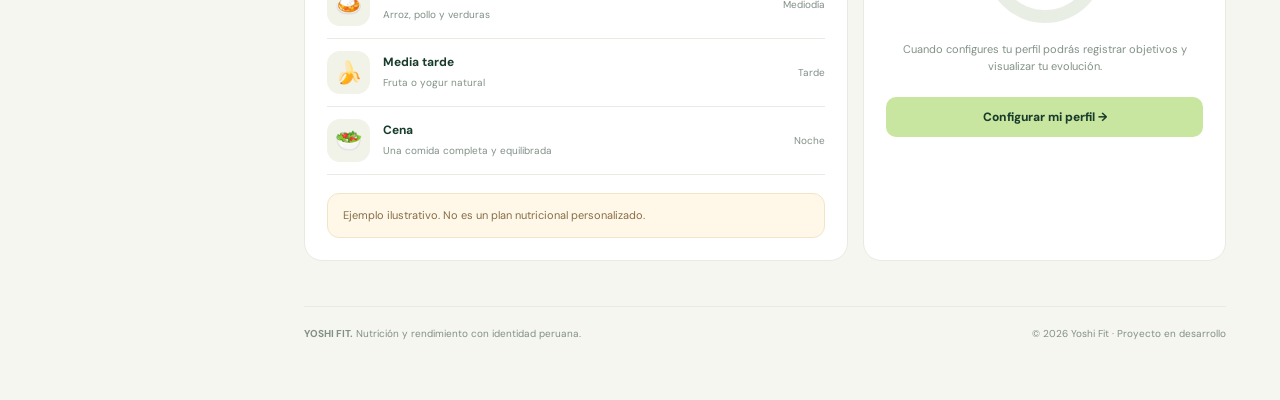
==== commit cc233c54: "Fix visibility and initialization of personal music player" ====
--- a/index.html
+++ b/index.html
@@ -238,6 +238,11 @@
 .music-empty{padding:16px 12px;text-align:center;color:#849187;font-size:11px}
 @media(max-width:720px){.music-float{right:12px;bottom:82px}.music-toggle{padding:12px 15px}.music-panel{width:min(340px,calc(100vw - 24px))}}
 
+
+/* Visibilidad reforzada del reproductor personal */
+#musicFloat{position:fixed!important;right:20px!important;bottom:20px!important;z-index:999999!important;display:block!important;visibility:visible!important;opacity:1!important;pointer-events:auto!important}
+#musicFloat .music-toggle{display:flex!important;visibility:visible!important;opacity:1!important;cursor:pointer!important}
+@media(max-width:720px){#musicFloat{right:12px!important;bottom:88px!important}}
 </style>
 </head>
 
@@ -531,23 +536,7 @@
 
 <script src="https://cdn.jsdelivr.net/npm/@supabase/supabase-js@2"></script>
 
-<div class="music-float" id="musicFloat">
-  <section class="music-panel" id="musicPanel" aria-label="Mi música">
-    <div class="music-head">
-      <strong>🎧 Mi música en Yoshi Fit</strong>
-      <button class="music-close" id="musicClose" type="button" aria-label="Cerrar reproductor">×</button>
-    </div>
-    <p class="music-description">Pega un enlace de Spotify o YouTube. Cada persona puede elegir su canción, álbum o playlist. Tu elección se guarda en este navegador.</p>
-    <input class="music-input" id="musicUrl" type="url" placeholder="https://open.spotify.com/... o youtube.com/..." autocomplete="off">
-    <div class="music-actions">
-      <button class="music-save" id="musicSave" type="button">Reproducir mi música</button>
-      <button class="music-clear" id="musicClear" type="button">Quitar</button>
-    </div>
-    <p class="music-status" id="musicStatus" role="status">La música empieza cuando tú pulses reproducir.</p>
-    <div class="music-frame" id="musicFrame"><div class="music-empty">Tu reproductor aparecerá aquí 🎶</div></div>
-  </section>
-  <button class="music-toggle" id="musicToggle" type="button" aria-expanded="false">♫ <span>Mi música</span></button>
-</div>
+
 
 <script>
 /* =====================================================
@@ -1695,96 +1684,70 @@
 });
 
 
+
 /* REPRODUCTOR PERSONAL: Spotify y YouTube */
-(function initPersonalMusic(){
-  const panel=document.getElementById('musicPanel');
-  const toggle=document.getElementById('musicToggle');
-  const close=document.getElementById('musicClose');
-  const input=document.getElementById('musicUrl');
-  const save=document.getElementById('musicSave');
-  const clear=document.getElementById('musicClear');
-  const frame=document.getElementById('musicFrame');
-  const status=document.getElementById('musicStatus');
-  const storageKey='yoshiFitPersonalMusic';
-
-  function setOpen(open){
-    panel.classList.toggle('open',open);
-    toggle.setAttribute('aria-expanded',String(open));
-  }
-
-  function getEmbed(raw){
-    let url;
-    try{url=new URL(raw.trim());}catch(error){return null;}
-    const host=url.hostname.toLowerCase().replace(/^www\./,'');
-    if(host==='open.spotify.com'){
-      const parts=url.pathname.split('/').filter(Boolean);
-      if(parts[0]==='embed')parts.shift();
-      const type=parts[0];
-      const id=parts[1];
-      if(!['track','album','playlist','episode','show'].includes(type)||!id)return null;
-      return {provider:'spotify',src:'https://open.spotify.com/embed/'+type+'/'+encodeURIComponent(id)+'?utm_source=generator'};
+(function(){
+  function initPersonalMusic(){
+    const panel=document.getElementById('musicPanel');
+    const toggle=document.getElementById('musicToggle');
+    const close=document.getElementById('musicClose');
+    const input=document.getElementById('musicUrl');
+    const save=document.getElementById('musicSave');
+    const clear=document.getElementById('musicClear');
+    const frame=document.getElementById('musicFrame');
+    const status=document.getElementById('musicStatus');
+    if(!panel||!toggle||!close||!input||!save||!clear||!frame||!status){
+      console.error('Yoshi Fit: no se encontró algún elemento del reproductor.');
+      return;
     }
-    if(['youtube.com','m.youtube.com','music.youtube.com','youtu.be'].includes(host)){
-      let videoId=url.searchParams.get('v');
-      let listId=url.searchParams.get('list');
-      if(host==='youtu.be')videoId=url.pathname.split('/').filter(Boolean)[0]||null;
-      if(!videoId&&url.pathname.startsWith('/shorts/'))videoId=url.pathname.split('/')[2]||null;
-      if(listId&&!videoId){
-        return {provider:'youtube',src:'https://www.youtube-nocookie.com/embed/videoseries?list='+encodeURIComponent(listId)};
+    const storageKey='yoshiFitPersonalMusic';
+    function setOpen(open){
+      panel.classList.toggle('open',open);
+      toggle.setAttribute('aria-expanded',String(open));
+    }
+    function getEmbed(raw){
+      let url;
+      try{url=new URL(raw.trim());}catch(error){return null;}
+      const host=url.hostname.toLowerCase().replace(/^www\\./,'');
+      if(host==='open.spotify.com'){
+        const parts=url.pathname.split('/').filter(Boolean);
+        if(parts[0]==='embed')parts.shift();
+        const type=parts[0],id=parts[1];
+        if(!['track','album','playlist','episode','show'].includes(type)||!id)return null;
+        return {provider:'spotify',src:'https://open.spotify.com/embed/'+type+'/'+encodeURIComponent(id)+'?utm_source=generator'};
       }
-      if(videoId){
-        let src='https://www.youtube-nocookie.com/embed/'+encodeURIComponent(videoId);
-        if(listId)src+='?list='+encodeURIComponent(listId);
-        return {provider:'youtube',src};
+      if(['youtube.com','m.youtube.com','music.youtube.com','youtu.be'].includes(host)){
+        let videoId=url.searchParams.get('v'),listId=url.searchParams.get('list');
+        if(host==='youtu.be')videoId=url.pathname.split('/').filter(Boolean)[0]||null;
+        if(!videoId&&url.pathname.startsWith('/shorts/'))videoId=url.pathname.split('/')[2]||null;
+        if(listId&&!videoId)return {provider:'youtube',src:'https://www.youtube-nocookie.com/embed/videoseries?list='+encodeURIComponent(listId)};
+        if(videoId){
+          let src='https://www.youtube-nocookie.com/embed/'+encodeURIComponent(videoId);
+          if(listId)src+='?list='+encodeURIComponent(listId);
+          return {provider:'youtube',src};
+        }
       }
+      return null;
     }
-    return null;
-  }
-
-  function renderMusic(raw,saveChoice){
-    const embed=getEmbed(raw);
-    if(!embed){
-      status.textContent='Enlace no válido. Usa un enlace de Spotify o YouTube (canción, álbum o playlist).';
-      return false;
+    function renderMusic(raw,saveChoice){
+      const embed=getEmbed(raw);
+      if(!embed){status.textContent='Enlace no válido. Usa Spotify o YouTube.';return;}
+      const iframe=document.createElement('iframe');
+      iframe.src=embed.src;iframe.title='Reproductor de música personal';iframe.loading='lazy';
+      iframe.allow='autoplay; clipboard-write; encrypted-media; fullscreen; picture-in-picture; web-share';
+      iframe.referrerPolicy='strict-origin-when-cross-origin';iframe.allowFullscreen=true;
+      frame.className='music-frame '+embed.provider;frame.replaceChildren(iframe);
+      if(saveChoice){try{localStorage.setItem(storageKey,raw.trim());}catch(error){status.textContent='No se pudo guardar en este navegador.';}}
+      status.textContent=embed.provider==='spotify'?'Spotify listo. Inicia sesión si te lo solicita.':'YouTube listo. Pulsa reproducir en el vídeo.';
     }
-    const iframe=document.createElement('iframe');
-    iframe.src=embed.src;
-    iframe.title='Reproductor de música personal';
-    iframe.loading='lazy';
-    iframe.allow='autoplay; clipboard-write; encrypted-media; fullscreen; picture-in-picture; web-share';
-    iframe.referrerPolicy='strict-origin-when-cross-origin';
-    iframe.allowFullscreen=true;
-    frame.className='music-frame '+embed.provider;
-    frame.replaceChildren(iframe);
-    if(saveChoice){
-      try{localStorage.setItem(storageKey,raw.trim());}
-      catch(error){status.textContent='No se pudo guardar la elección en este navegador.';return true;}
-    }
-    status.textContent=embed.provider==='spotify'
-      ?'Spotify listo. Inicia sesión en Spotify si te lo solicita.'
-      :'YouTube listo. Pulsa reproducir dentro del vídeo.';
-    return true;
-  }
-
-  toggle.addEventListener('click',()=>setOpen(!panel.classList.contains('open')));
-  close.addEventListener('click',()=>setOpen(false));
-  save.addEventListener('click',()=>{
-    const raw=input.value.trim();
-    if(!raw){status.textContent='Pega primero el enlace de tu música.';return;}
-    renderMusic(raw,true);
-  });
-  clear.addEventListener('click',()=>{
-    try{localStorage.removeItem(storageKey);}catch(error){}
-    input.value='';
-    frame.className='music-frame';
-    frame.innerHTML='<div class="music-empty">Tu reproductor aparecerá aquí 🎶</div>';
-    status.textContent='Se quitó tu música guardada.';
-  });
-
-  try{
-    const saved=localStorage.getItem(storageKey);
-    if(saved){input.value=saved;renderMusic(saved,false);}
-  }catch(error){console.warn('No se pudo recuperar la música guardada.',error);}
+    toggle.addEventListener('click',()=>setOpen(!panel.classList.contains('open')));
+    close.addEventListener('click',()=>setOpen(false));
+    save.addEventListener('click',()=>{const raw=input.value.trim();if(!raw){status.textContent='Pega primero el enlace de tu música.';return;}renderMusic(raw,true);});
+    clear.addEventListener('click',()=>{try{localStorage.removeItem(storageKey);}catch(error){}input.value='';frame.className='music-frame';frame.innerHTML='<div class="music-empty">Tu reproductor aparecerá aquí 🎶</div>';status.textContent='Se quitó tu música guardada.';});
+    try{const saved=localStorage.getItem(storageKey);if(saved){input.value=saved;renderMusic(saved,false);}}catch(error){}
+  }
+  if(document.readyState==='loading')document.addEventListener('DOMContentLoaded',initPersonalMusic,{once:true});
+  else initPersonalMusic();
 })();
 
 /* INICIALIZACIÓN */
@@ -1837,5 +1800,22 @@
 
 initializeYoshiFit();
 </script>
+<div class="music-float" id="musicFloat">
+  <section class="music-panel" id="musicPanel" aria-label="Mi música">
+    <div class="music-head">
+      <strong>🎧 Mi música en Yoshi Fit</strong>
+      <button class="music-close" id="musicClose" type="button" aria-label="Cerrar reproductor">×</button>
+    </div>
+    <p class="music-description">Pega un enlace de Spotify o YouTube. Cada persona puede elegir su canción, álbum o playlist. Tu elección se guarda en este navegador.</p>
+    <input class="music-input" id="musicUrl" type="url" placeholder="https://open.spotify.com/... o youtube.com/..." autocomplete="off">
+    <div class="music-actions">
+      <button class="music-save" id="musicSave" type="button">Reproducir mi música</button>
+      <button class="music-clear" id="musicClear" type="button">Quitar</button>
+    </div>
+    <p class="music-status" id="musicStatus" role="status">La música empieza cuando tú pulses reproducir.</p>
+    <div class="music-frame" id="musicFrame"><div class="music-empty">Tu reproductor aparecerá aquí 🎶</div></div>
+  </section>
+  <button class="music-toggle" id="musicToggle" type="button" aria-expanded="false">♫ <span>Mi música</span></button>
+</div>
 </body>
 </html>
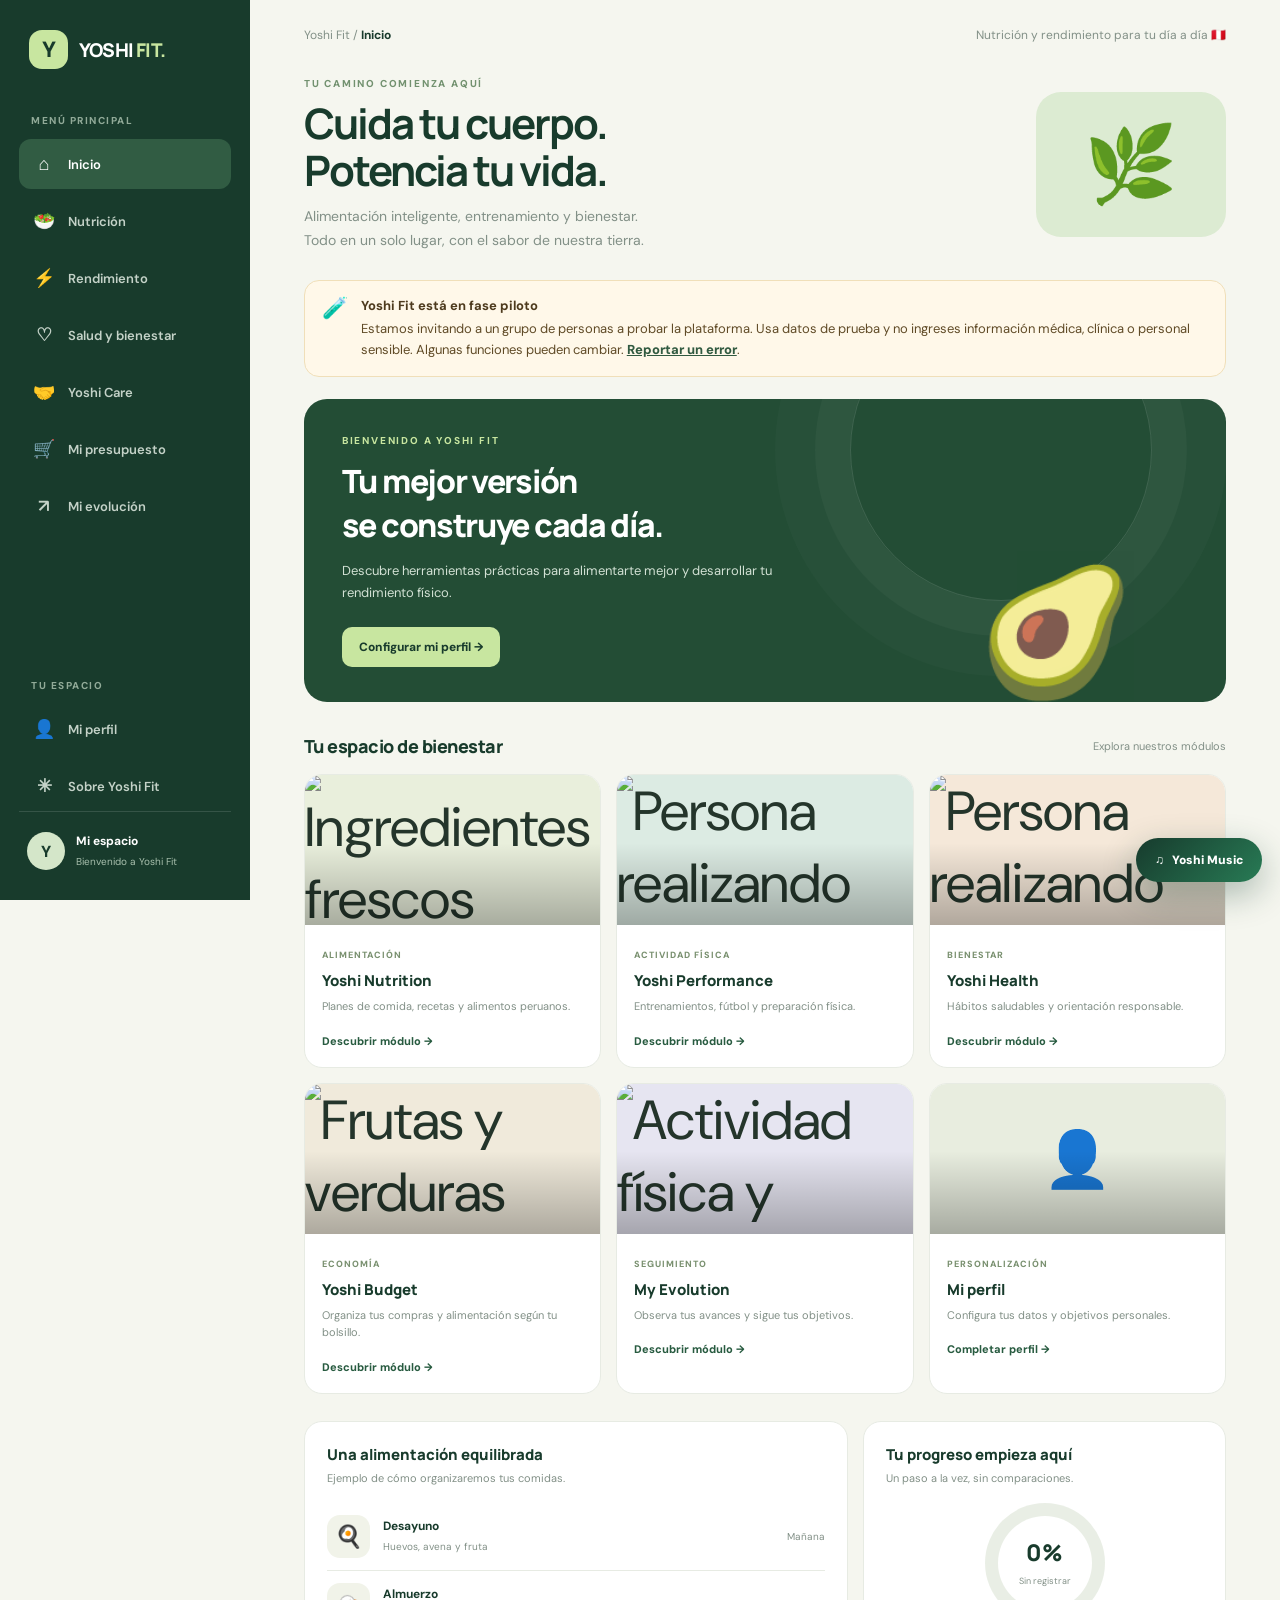
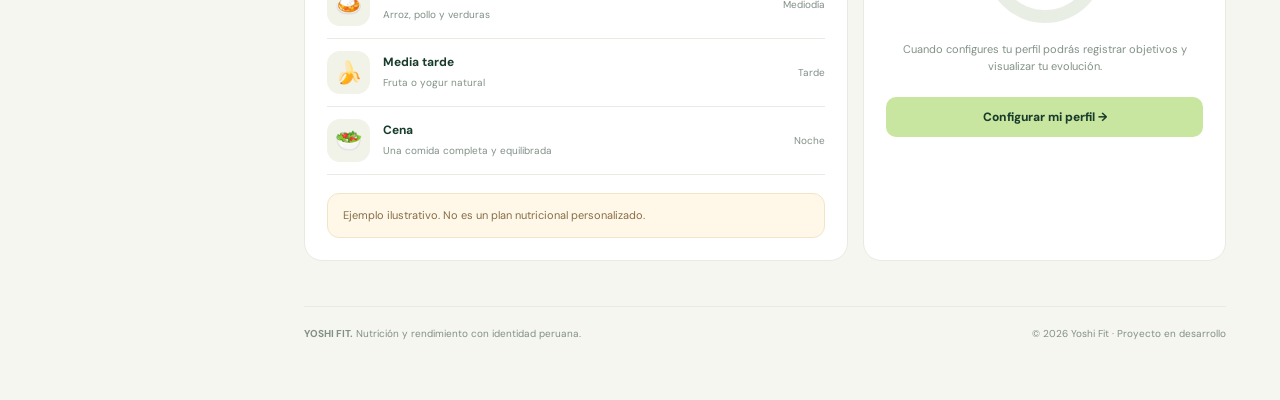
==== commit 146ca40e: "Replace external music links with 50-track Yoshi Fit Music Studio" ====
--- a/index.html
+++ b/index.html
@@ -243,6 +243,18 @@
 #musicFloat{position:fixed!important;right:20px!important;bottom:20px!important;z-index:999999!important;display:block!important;visibility:visible!important;opacity:1!important;pointer-events:auto!important}
 #musicFloat .music-toggle{display:flex!important;visibility:visible!important;opacity:1!important;cursor:pointer!important}
 @media(max-width:720px){#musicFloat{right:12px!important;bottom:88px!important}}
+
+/* Yoshi Fit Music Studio */
+#musicFloat{position:fixed!important;right:18px!important;bottom:18px!important;z-index:999999!important;font-family:'DM Sans',sans-serif}
+.yf-launch{display:flex!important;align-items:center;gap:8px;background:linear-gradient(135deg,#173b2d,#287b55)!important;color:white!important;border:0!important;border-radius:999px!important;padding:14px 19px!important;font-weight:900!important;box-shadow:0 12px 35px #123b2d55!important;cursor:pointer}
+.yf-player{display:none;width:min(390px,calc(100vw - 24px));max-height:min(78vh,760px);overflow:hidden;flex-direction:column;background:#101d19;color:#f5fff8;border:1px solid #315647;border-radius:23px;padding:17px;box-shadow:0 22px 70px #07140f88;margin-bottom:12px}
+.yf-player.open{display:flex;animation:fade .2s ease}
+.yf-top{display:flex;justify-content:space-between;align-items:flex-start;gap:10px}.yf-kicker{font-size:9px;letter-spacing:2px;color:#8bd4a8;font-weight:900}.yf-top h3{font:900 22px Manrope,sans-serif;margin:4px 0}.yf-top p{font-size:10px;color:#a8c4b4;margin:0 0 13px}.yf-iconbtn{border:0;background:#263b32;color:white;border-radius:50%;width:30px;height:30px;font-size:20px;cursor:pointer}
+.yf-now{display:flex;align-items:center;gap:12px;background:linear-gradient(120deg,#1e4936,#20352c);border:1px solid #345c47;border-radius:16px;padding:12px}.yf-disc{width:48px;height:48px;flex:none;border-radius:50%;display:grid;place-items:center;background:repeating-radial-gradient(circle,#15251e 0 4px,#426b50 5px 7px);color:#c7ffd8;font-size:23px;border:3px solid #6aa47b}.yf-disc.spinning{animation:yfspin 3s linear infinite}@keyframes yfspin{to{transform:rotate(360deg)}}.yf-trackinfo{min-width:0;display:flex;flex-direction:column;gap:3px;flex:1}.yf-trackinfo strong{font-size:13px;white-space:nowrap;overflow:hidden;text-overflow:ellipsis}.yf-trackinfo span,.yf-trackinfo small{font-size:9px;color:#b4d1bf}.yf-live{font-size:8px;letter-spacing:1px;color:#9af0b3;font-weight:900}
+.yf-controls{display:flex;justify-content:center;align-items:center;gap:15px;padding:13px 0 7px}.yf-controls button{border:0;background:transparent;color:#d8f2e0;font-size:19px;cursor:pointer}.yf-controls .yf-play{width:44px;height:44px;border-radius:50%;background:#a5efb7;color:#123b29;font-size:19px;font-weight:900}.yf-controls .yf-smallbtn{font-size:15px}.yf-volume{display:flex;align-items:center;gap:9px;padding:0 9px 12px;color:#b8d8c4;font-size:12px}.yf-volume input{width:100%;accent-color:#8ee5a8}
+.yf-library-head{display:flex;justify-content:space-between;align-items:center;gap:8px;border-top:1px solid #2c4639;padding-top:12px}.yf-library-head strong{font-size:11px}.yf-library-head strong span{font-size:8px;color:#8bd4a8;margin-left:5px}.yf-library-head input{width:48%;background:#1b2d25;border:1px solid #355344;border-radius:9px;padding:8px;color:#fff;font-size:10px;outline:none}.yf-filters{display:flex;gap:5px;overflow-x:auto;padding:10px 0;scrollbar-width:thin}.yf-filters button{white-space:nowrap;border:1px solid #355344;background:#1b2d25;color:#b8d8c4;border-radius:99px;padding:6px 9px;font-size:9px;cursor:pointer}.yf-filters button.active{background:#a5efb7;color:#123b29;border-color:#a5efb7;font-weight:900}.yf-list{overflow-y:auto;min-height:100px;max-height:230px;padding-right:3px}.yf-row{display:flex;width:100%;align-items:center;gap:9px;text-align:left;background:transparent;border:0;border-bottom:1px solid #263d32;color:#e8f7ed;padding:9px 5px;cursor:pointer}.yf-row:hover,.yf-row.selected{background:#1d382b}.yf-row-no{font-size:9px;color:#82b995;width:19px}.yf-row-main{display:flex;flex-direction:column;gap:2px;flex:1;min-width:0}.yf-row-main b{font-size:10px;font-weight:800}.yf-row-main small{font-size:8px;color:#91ae9d}.yf-row-bpm{font-size:8px;color:#a6cbb3}.yf-row-play{font-size:11px;color:#a5efb7;width:14px;text-align:center}.yf-empty,.yf-foot{font-size:9px;color:#91ae9d;text-align:center;padding:10px}.yf-foot{margin:5px 0 0;padding:8px 0 0;border-top:1px solid #263d32}
+@media(max-width:720px){#musicFloat{right:12px!important;bottom:14px!important}.yf-player{max-height:75vh}.yf-list{max-height:190px}}
+
 </style>
 </head>
 
@@ -1685,69 +1697,81 @@
 
 
 
-/* REPRODUCTOR PERSONAL: Spotify y YouTube */
+/* YOSHI FIT MUSIC: biblioteca original de 50 pistas generativas */
 (function(){
-  function initPersonalMusic(){
-    const panel=document.getElementById('musicPanel');
-    const toggle=document.getElementById('musicToggle');
-    const close=document.getElementById('musicClose');
-    const input=document.getElementById('musicUrl');
-    const save=document.getElementById('musicSave');
-    const clear=document.getElementById('musicClear');
-    const frame=document.getElementById('musicFrame');
-    const status=document.getElementById('musicStatus');
-    if(!panel||!toggle||!close||!input||!save||!clear||!frame||!status){
-      console.error('Yoshi Fit: no se encontró algún elemento del reproductor.');
-      return;
-    }
-    const storageKey='yoshiFitPersonalMusic';
-    function setOpen(open){
-      panel.classList.toggle('open',open);
-      toggle.setAttribute('aria-expanded',String(open));
-    }
-    function getEmbed(raw){
-      let url;
-      try{url=new URL(raw.trim());}catch(error){return null;}
-      const host=url.hostname.toLowerCase().replace(/^www\\./,'');
-      if(host==='open.spotify.com'){
-        const parts=url.pathname.split('/').filter(Boolean);
-        if(parts[0]==='embed')parts.shift();
-        const type=parts[0],id=parts[1];
-        if(!['track','album','playlist','episode','show'].includes(type)||!id)return null;
-        return {provider:'spotify',src:'https://open.spotify.com/embed/'+type+'/'+encodeURIComponent(id)+'?utm_source=generator'};
-      }
-      if(['youtube.com','m.youtube.com','music.youtube.com','youtu.be'].includes(host)){
-        let videoId=url.searchParams.get('v'),listId=url.searchParams.get('list');
-        if(host==='youtu.be')videoId=url.pathname.split('/').filter(Boolean)[0]||null;
-        if(!videoId&&url.pathname.startsWith('/shorts/'))videoId=url.pathname.split('/')[2]||null;
-        if(listId&&!videoId)return {provider:'youtube',src:'https://www.youtube-nocookie.com/embed/videoseries?list='+encodeURIComponent(listId)};
-        if(videoId){
-          let src='https://www.youtube-nocookie.com/embed/'+encodeURIComponent(videoId);
-          if(listId)src+='?list='+encodeURIComponent(listId);
-          return {provider:'youtube',src};
-        }
-      }
-      return null;
-    }
-    function renderMusic(raw,saveChoice){
-      const embed=getEmbed(raw);
-      if(!embed){status.textContent='Enlace no válido. Usa Spotify o YouTube.';return;}
-      const iframe=document.createElement('iframe');
-      iframe.src=embed.src;iframe.title='Reproductor de música personal';iframe.loading='lazy';
-      iframe.allow='autoplay; clipboard-write; encrypted-media; fullscreen; picture-in-picture; web-share';
-      iframe.referrerPolicy='strict-origin-when-cross-origin';iframe.allowFullscreen=true;
-      frame.className='music-frame '+embed.provider;frame.replaceChildren(iframe);
-      if(saveChoice){try{localStorage.setItem(storageKey,raw.trim());}catch(error){status.textContent='No se pudo guardar en este navegador.';}}
-      status.textContent=embed.provider==='spotify'?'Spotify listo. Inicia sesión si te lo solicita.':'YouTube listo. Pulsa reproducir en el vídeo.';
-    }
-    toggle.addEventListener('click',()=>setOpen(!panel.classList.contains('open')));
-    close.addEventListener('click',()=>setOpen(false));
-    save.addEventListener('click',()=>{const raw=input.value.trim();if(!raw){status.textContent='Pega primero el enlace de tu música.';return;}renderMusic(raw,true);});
-    clear.addEventListener('click',()=>{try{localStorage.removeItem(storageKey);}catch(error){}input.value='';frame.className='music-frame';frame.innerHTML='<div class="music-empty">Tu reproductor aparecerá aquí 🎶</div>';status.textContent='Se quitó tu música guardada.';});
-    try{const saved=localStorage.getItem(storageKey);if(saved){input.value=saved;renderMusic(saved,false);}}catch(error){}
-  }
-  if(document.readyState==='loading')document.addEventListener('DOMContentLoaded',initPersonalMusic,{once:true});
-  else initPersonalMusic();
+  const tracks = [
+    ['Pulso Latino','Reggaetón fitness',98,'latin'],['Dale con todo','Reggaetón fitness',102,'latin'],['Fuego en las piernas','Latin dance',110,'latin'],['Ritmo sin pausa','Latin dance',116,'latin'],['Modo bestia','Urbano instrumental',100,'latin'],
+    ['Neón runner','Electro pop',124,'electro'],['Kilómetros','Electro pop',128,'electro'],['Energía pura','EDM',132,'electro'],['Sube el nivel','EDM',136,'electro'],['Última repetición','EDM',140,'electro'],
+    ['Amanecer activo','Pop motivador',112,'pop'],['Brilla fuerte','Pop motivador',118,'pop'],['Sin límites','Pop dance',122,'pop'],['Un paso más','Pop dance',126,'pop'],['Hoy puedo','Pop motivador',108,'pop'],
+    ['Bajo presión','House',124,'house'],['Zona cardio','House',126,'house'],['Frecuencia alta','House',128,'house'],['En movimiento','Deep house',120,'house'],['Resistencia','House',130,'house'],
+    ['Tropical power','Tropical',104,'tropical'],['Sabor y fuerza','Tropical',108,'tropical'],['Calor de verano','Tropical dance',112,'tropical'],['Ritmo solar','Tropical',116,'tropical'],['Actitud caribeña','Tropical dance',120,'tropical'],
+    ['Sprint infinito','Drum & bass',170,'bass'],['A toda máquina','Drum & bass',174,'bass'],['Acelera','Breakbeat',150,'bass'],['Sin frenos','Drum & bass',168,'bass'],['Meta final','Breakbeat',156,'bass'],
+    ['Fuerza interior','Cinematic',90,'cinema'],['Guerrero diario','Cinematic',96,'cinema'],['Mentalidad fuerte','Epic workout',100,'cinema'],['No te rindas','Epic workout',104,'cinema'],['Victoria','Cinematic',92,'cinema'],
+    ['Cumbia activa','Cumbia electrónica',104,'cumbia'],['Pasito firme','Cumbia electrónica',108,'cumbia'],['Siente el ritmo','Cumbia dance',112,'cumbia'],['Dale otra vez','Cumbia dance',116,'cumbia'],['Activa el cuerpo','Cumbia electrónica',110,'cumbia'],
+    ['Modo enfoque','Lo-fi groove',88,'lofi'],['Respira y sigue','Lo-fi groove',92,'lofi'],['Calma poderosa','Chill electronic',96,'lofi'],['Ritmo constante','Lo-fi groove',100,'lofi'],['Concentración','Chill electronic',94,'lofi'],
+    ['Power walk','Dance',118,'dance'],['Cardio feliz','Dance',122,'dance'],['Pies ligeros','Dance',126,'dance'],['Rompe tus marcas','Dance',130,'dance'],['Final explosivo','Dance',134,'dance']
+  ].map((t,i)=>({id:i+1,title:t[0],genre:t[1],bpm:t[2],style:t[3]}));
+  let ctx=null, playing=false, current=0, step=0, timer=null, nextAt=0, master=null, filter=null;
+  const $=id=>document.getElementById(id);
+  function init(){
+    const root=$('musicFloat'); if(!root||root.dataset.ready)return; root.dataset.ready='1';
+    root.innerHTML=`
+      <section class="yf-player" id="yfPlayer" aria-label="Biblioteca musical Yoshi Fit">
+        <div class="yf-top"><div><span class="yf-kicker">YOSHI FIT ORIGINALS</span><h3>🎧 Music Studio</h3><p>50 pistas originales para activar tu entrenamiento</p></div><button id="yfClose" class="yf-iconbtn" aria-label="Cerrar">×</button></div>
+        <div class="yf-now"><div class="yf-disc" id="yfDisc">♫</div><div class="yf-trackinfo"><strong id="yfNowTitle">Elige tu ritmo</strong><span id="yfNowGenre">Biblioteca de entrenamiento</span><small id="yfNowBpm">50 pistas · sin anuncios</small></div><span class="yf-live" id="yfLive">READY</span></div>
+        <div class="yf-controls"><button id="yfPrev" aria-label="Anterior">⏮</button><button id="yfPlay" class="yf-play" aria-label="Reproducir">▶</button><button id="yfNext" aria-label="Siguiente">⏭</button><button id="yfShuffle" aria-label="Aleatorio" class="yf-smallbtn">🔀</button></div>
+        <div class="yf-volume"><span>🔉</span><input id="yfVolume" type="range" min="0" max="100" value="65"><span>🔊</span></div>
+        <div class="yf-library-head"><strong>Tu biblioteca <span>50 TRACKS</span></strong><input id="yfSearch" type="search" placeholder="Buscar canción o estilo..."></div>
+        <div class="yf-filters" id="yfFilters"><button class="active" data-filter="all">Todas</button><button data-filter="latin">Latino</button><button data-filter="electro">Electro</button><button data-filter="pop">Pop</button><button data-filter="house">House</button><button data-filter="tropical">Tropical</button><button data-filter="bass">Intenso</button><button data-filter="cinema">Épico</button><button data-filter="cumbia">Cumbia</button><button data-filter="lofi">Enfoque</button><button data-filter="dance">Dance</button></div>
+        <div class="yf-list" id="yfList"></div>
+        <p class="yf-foot">Música instrumental original generada por Yoshi Fit. Toca una pista para empezar.</p>
+      </section>
+      <button class="music-toggle yf-launch" id="musicToggle" type="button" aria-expanded="false">♫ <span>Yoshi Music</span></button>`;
+    const player=$('yfPlayer'), launch=$('musicToggle');
+    const open=v=>{player.classList.toggle('open',v);launch.setAttribute('aria-expanded',String(v));};
+    $('yfClose').onclick=()=>open(false); launch.onclick=()=>open(!player.classList.contains('open'));
+    $('yfPlay').onclick=()=>playing?pause():play();
+    $('yfPrev').onclick=()=>select((current+49)%50,true); $('yfNext').onclick=()=>select((current+1)%50,true);
+    $('yfShuffle').onclick=()=>select(Math.floor(Math.random()*50),true);
+    $('yfVolume').oninput=e=>{if(master)master.gain.value=Number(e.target.value)/100*.22;};
+    $('yfSearch').oninput=renderList;
+    $('yfFilters').onclick=e=>{const btn=e.target.closest('button[data-filter]');if(!btn)return;document.querySelectorAll('#yfFilters button').forEach(x=>x.classList.toggle('active',x===btn));renderList();};
+    renderList(); paint();
+  }
+  function renderList(){
+    const q=($('yfSearch').value||'').toLowerCase(), active=$('yfFilters').querySelector('.active')?.dataset.filter||'all';
+    $('yfList').innerHTML=tracks.filter(t=>(active==='all'||t.style===active)&&(!q||(t.title+' '+t.genre).toLowerCase().includes(q))).map(t=>`<button class="yf-row ${t.id-1===current?'selected':''}" data-id="${t.id-1}"><span class="yf-row-no">${String(t.id).padStart(2,'0')}</span><span class="yf-row-main"><b>${t.title}</b><small>${t.genre}</small></span><span class="yf-row-bpm">${t.bpm} BPM</span><span class="yf-row-play">${t.id-1===current&&playing?'♫':'▶'}</span></button>`).join('')||'<p class="yf-empty">No encontramos pistas con esa búsqueda.</p>';
+    $('yfList').querySelectorAll('[data-id]').forEach(el=>el.onclick=()=>select(Number(el.dataset.id),true));
+  }
+  function paint(){
+    const t=tracks[current]; $('yfNowTitle').textContent=t.title; $('yfNowGenre').textContent=t.genre; $('yfNowBpm').textContent=t.bpm+' BPM · pista '+String(t.id).padStart(2,'0')+'/50';
+    $('yfPlay').textContent=playing?'Ⅱ':'▶'; $('yfLive').textContent=playing?'PLAYING':'READY'; $('yfDisc').classList.toggle('spinning',playing); renderList();
+  }
+  function select(i,start){current=i;step=0;if(playing)startTrack();else paint();if(start&&!playing)play();}
+  function ensureAudio(){
+    if(ctx)return;ctx=new (window.AudioContext||window.webkitAudioContext)();master=ctx.createGain();filter=ctx.createBiquadFilter();filter.type='lowpass';filter.frequency.value=12500;master.gain.value=Number($('yfVolume').value)/100*.22;filter.connect(master);master.connect(ctx.destination);
+  }
+  const scales={latin:[0,3,5,7,10],electro:[0,2,4,7,9],pop:[0,2,4,5,7,9,11],house:[0,3,5,7,10],tropical:[0,2,5,7,9],bass:[0,3,5,7,10],cinema:[0,2,3,7,9],cumbia:[0,2,5,7,10],lofi:[0,3,5,7,10],dance:[0,2,4,7,9]};
+  function tone(freq,time,duration,wave,vol,decay=true){
+    const o=ctx.createOscillator(),g=ctx.createGain();o.type=wave||'sawtooth';o.frequency.setValueAtTime(freq,time);g.gain.setValueAtTime(.0001,time);g.gain.exponentialRampToValueAtTime(Math.max(.0002,vol),time+.012);g.gain.exponentialRampToValueAtTime(.0001,time+duration);o.connect(g);g.connect(filter);o.start(time);o.stop(time+duration+.03);
+  }
+  function kick(time){const o=ctx.createOscillator(),g=ctx.createGain();o.type='sine';o.frequency.setValueAtTime(125,time);o.frequency.exponentialRampToValueAtTime(42,time+.14);g.gain.setValueAtTime(.8,time);g.gain.exponentialRampToValueAtTime(.001,time+.18);o.connect(g);g.connect(filter);o.start(time);o.stop(time+.2);}
+  function hat(time,vol){const n=ctx.createBufferSource(),b=ctx.createBuffer(1,Math.floor(ctx.sampleRate*.045),ctx.sampleRate),d=b.getChannelData(0);for(let i=0;i<d.length;i++)d[i]=Math.random()*2-1;n.buffer=b;const f=ctx.createBiquadFilter();f.type='highpass';f.frequency.value=7000;const g=ctx.createGain();g.gain.setValueAtTime(vol,time);g.gain.exponentialRampToValueAtTime(.001,time+.04);n.connect(f);f.connect(g);g.connect(filter);n.start(time);}
+  function schedule(){
+    const t=tracks[current],beat=60/t.bpm,style=t.style,scale=scales[style]||scales.pop,barStep=step%16,bar=Math.floor(step/16),root=style==='cinema'?110:style==='lofi'?130:style==='bass'?55:style==='house'?65:style==='electro'?73:style==='cumbia'?98:82;
+    const at=nextAt;
+    if(barStep%4===0)kick(at);
+    if(barStep%2===0)hat(at,.12);else if(style==='bass'||style==='electro'||style==='dance')hat(at,.07);
+    if(barStep===4||barStep===12)tone(180,at,.09,'triangle',.12);
+    if(barStep%4===0){const bass=root*Math.pow(2,Math.floor(bar/2)%2?1:0);tone(bass,at,beat*.34,'triangle',.22);}
+    if(barStep%2===0||style==='lofi'){const note=scale[(Math.floor(step/2)+bar)%scale.length];const octave=style==='lofi'?2:3;tone(root*Math.pow(2,(note+12*octave)/12),at,beat*.42,style==='cinema'?'sine':'sawtooth',style==='lofi'?.055:.075);}
+    if(barStep===0||barStep===8){const chord=[0,2,4].map((v)=>scale[(bar+v)%scale.length]);chord.forEach((n,i)=>tone(root*2*Math.pow(2,n/12),at,beat*1.7,'sine',.025));}
+    step++;nextAt+=beat/2;
+  }
+  function startTrack(){ensureAudio();ctx.resume();clearInterval(timer);step=0;nextAt=ctx.currentTime+.06;timer=setInterval(()=>{if(!playing)return;while(nextAt<ctx.currentTime+.16)schedule();},40);playing=true;paint();}
+  function play(){if(!ctx){playing=true;startTrack();return;}if(ctx.state==='suspended')ctx.resume();playing=true;startTrack();}
+  function pause(){playing=false;clearInterval(timer);timer=null;paint();}
+  if(document.readyState==='loading')document.addEventListener('DOMContentLoaded',init,{once:true});else init();
 })();
 
 /* INICIALIZACIÓN */
@@ -1800,22 +1824,5 @@
 
 initializeYoshiFit();
 </script>
-<div class="music-float" id="musicFloat">
-  <section class="music-panel" id="musicPanel" aria-label="Mi música">
-    <div class="music-head">
-      <strong>🎧 Mi música en Yoshi Fit</strong>
-      <button class="music-close" id="musicClose" type="button" aria-label="Cerrar reproductor">×</button>
-    </div>
-    <p class="music-description">Pega un enlace de Spotify o YouTube. Cada persona puede elegir su canción, álbum o playlist. Tu elección se guarda en este navegador.</p>
-    <input class="music-input" id="musicUrl" type="url" placeholder="https://open.spotify.com/... o youtube.com/..." autocomplete="off">
-    <div class="music-actions">
-      <button class="music-save" id="musicSave" type="button">Reproducir mi música</button>
-      <button class="music-clear" id="musicClear" type="button">Quitar</button>
-    </div>
-    <p class="music-status" id="musicStatus" role="status">La música empieza cuando tú pulses reproducir.</p>
-    <div class="music-frame" id="musicFrame"><div class="music-empty">Tu reproductor aparecerá aquí 🎶</div></div>
-  </section>
-  <button class="music-toggle" id="musicToggle" type="button" aria-expanded="false">♫ <span>Mi música</span></button>
-</div>
-</body>
+<div class="music-float" id="musicFloat"></div></body>
 </html>
